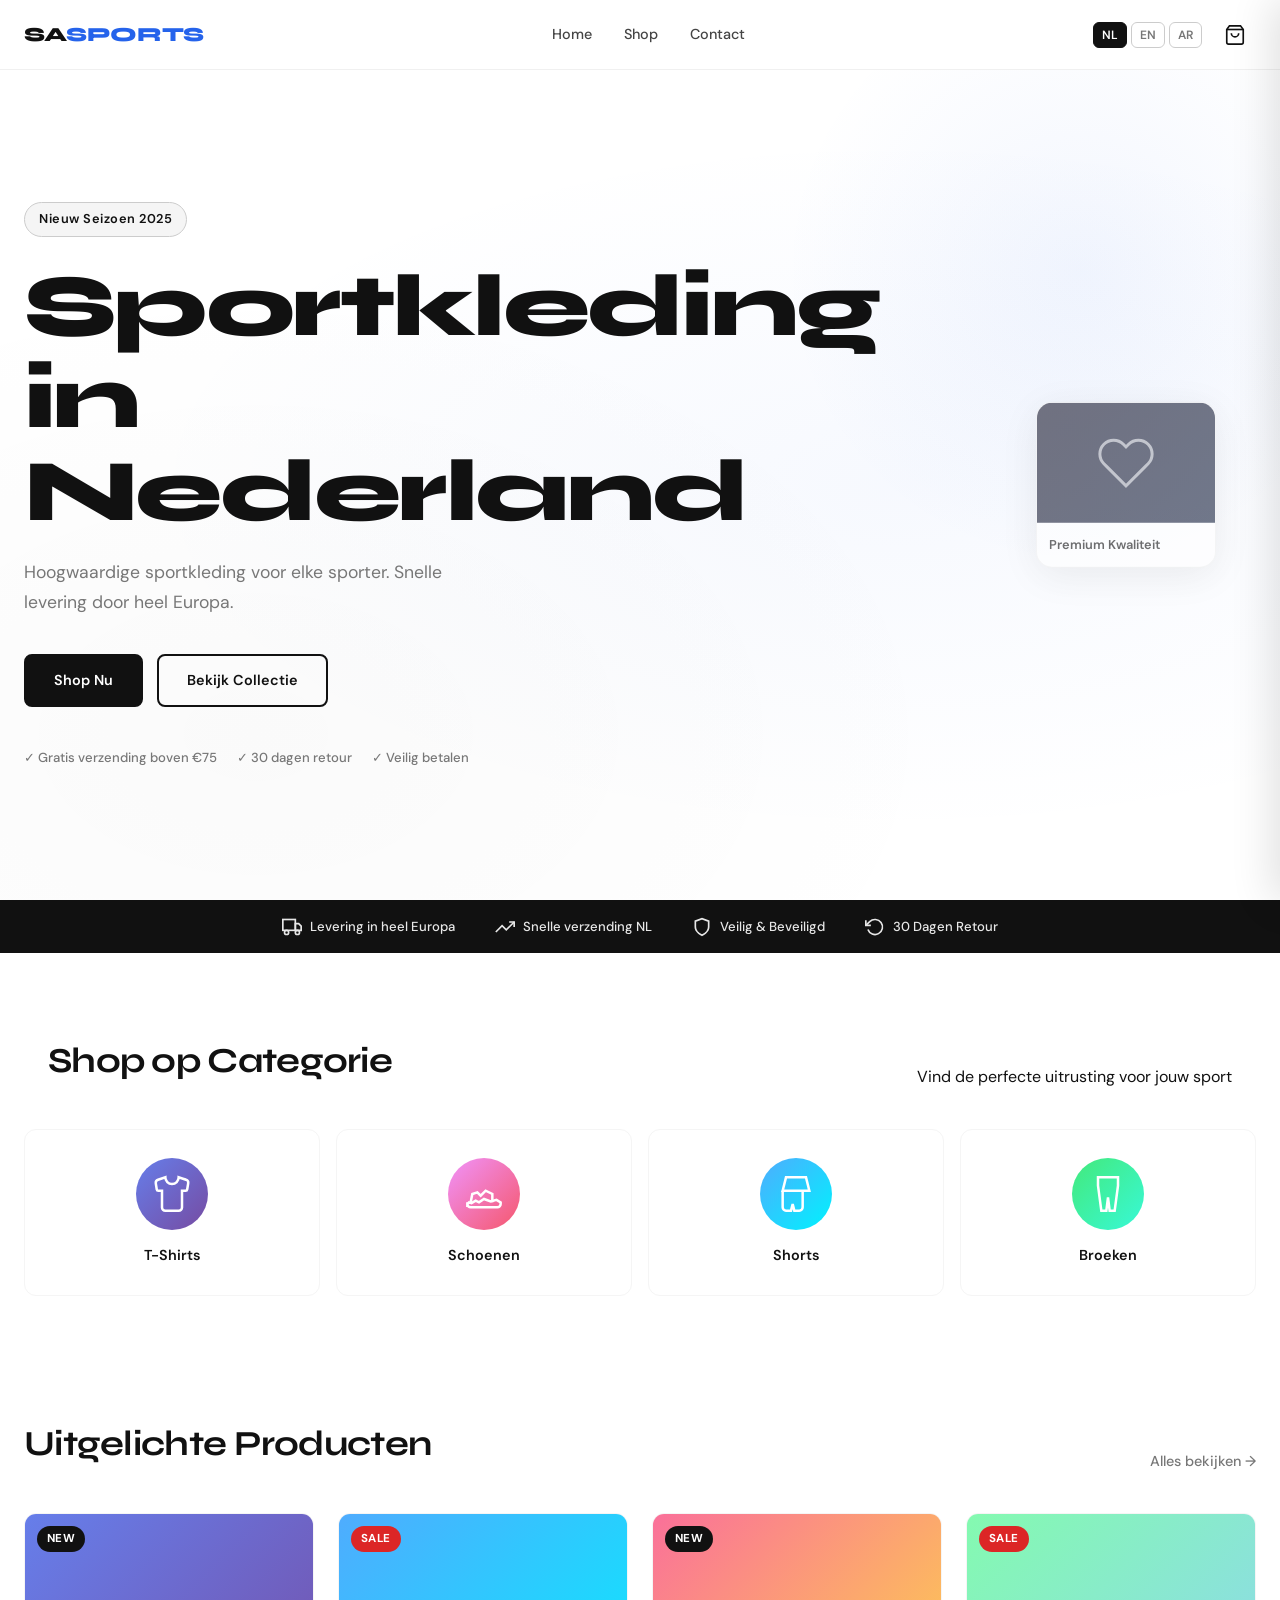
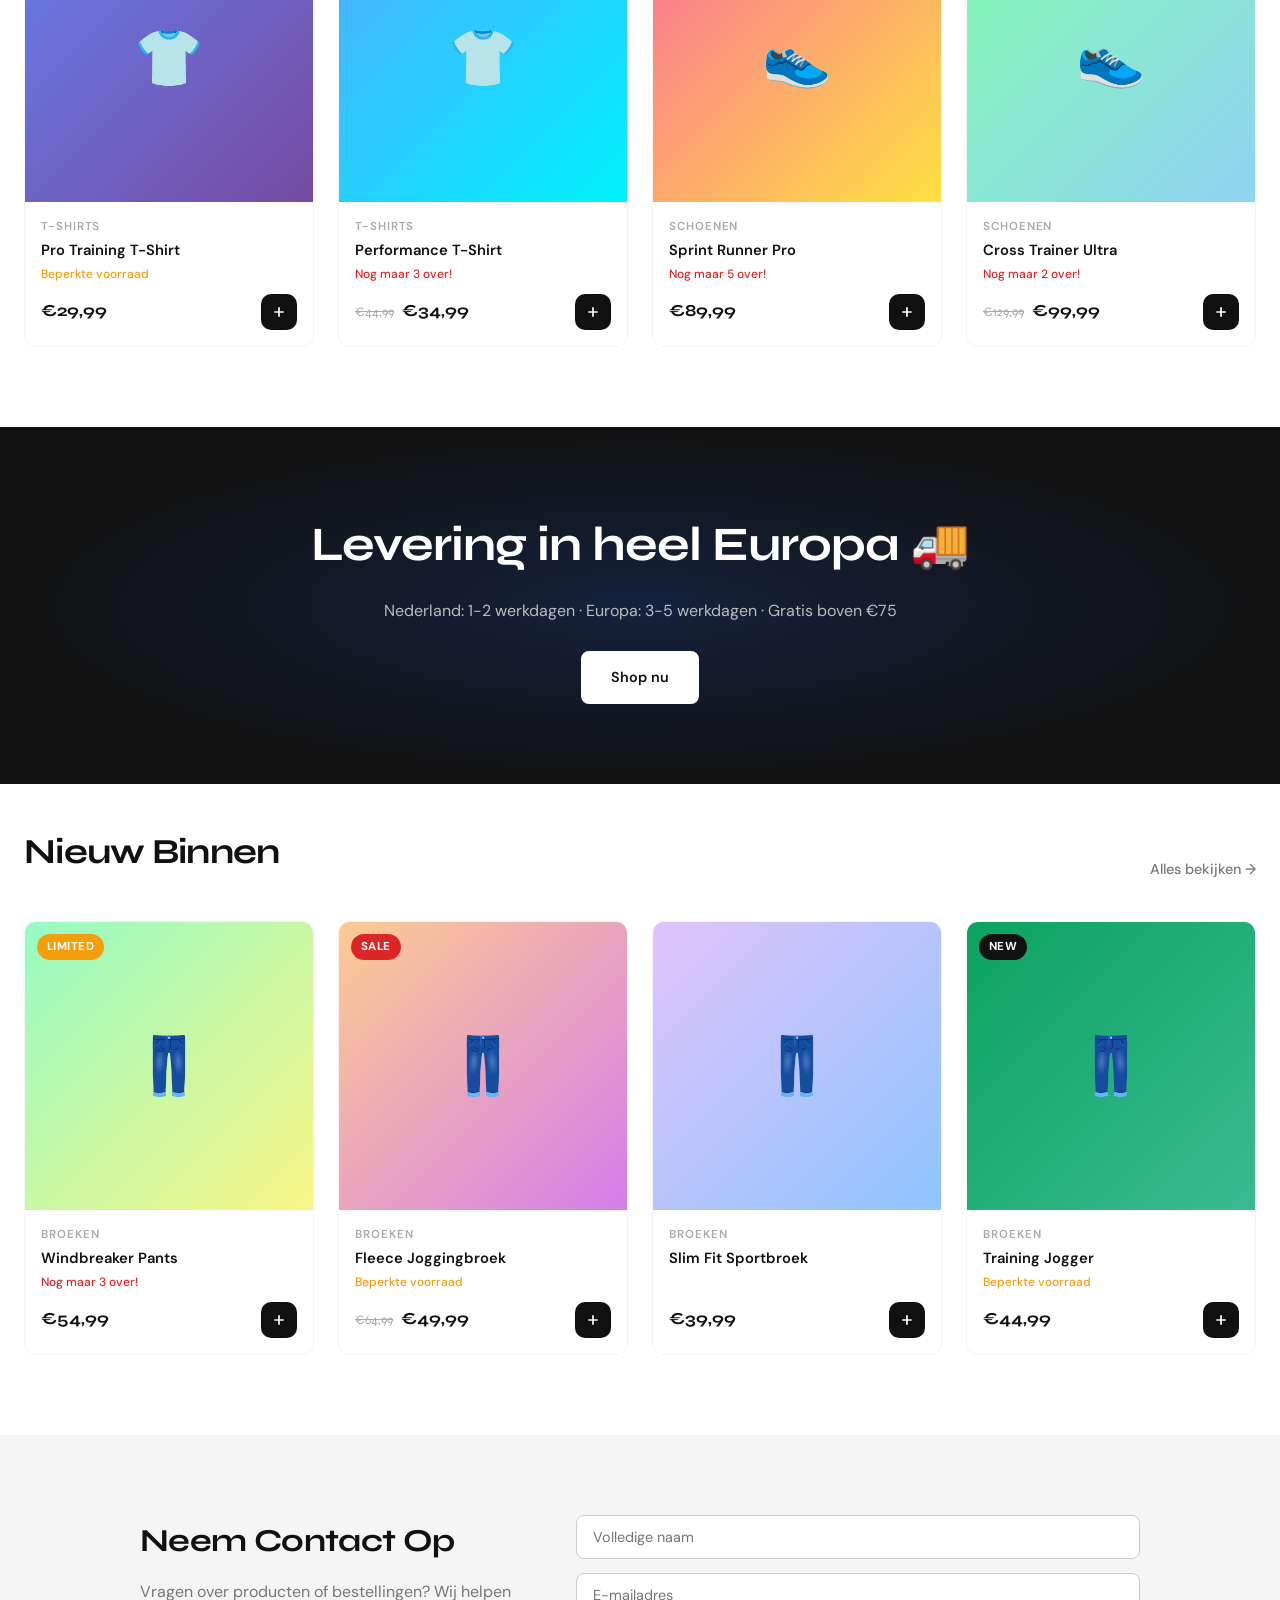
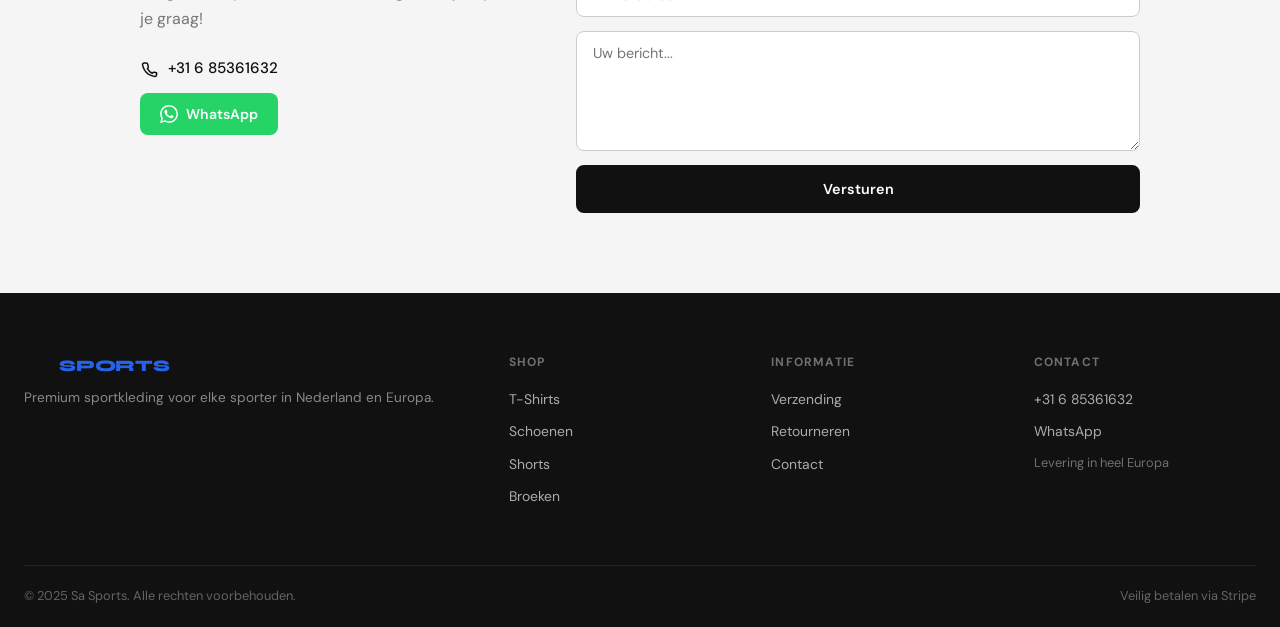
==== index.html @ 871344dc "Add files via upload" ====
<!DOCTYPE html>
<html lang="nl" dir="ltr">
<head>
  <meta charset="UTF-8" />
  <meta name="viewport" content="width=device-width, initial-scale=1.0" />
  <title>Sa Sports – Sportkleding in Nederland</title>
  <meta name="description" content="Sa Sports – Premium sportkleding voor heel Nederland en Europa. T-shirts, schoenen, shorts en broeken." />
  <meta property="og:title" content="Sa Sports – Sportkleding in Nederland" />
  <meta property="og:description" content="Premium sportkleding voor heel Nederland en Europa." />
  <meta property="og:type" content="website" />
  <meta property="og:image" content="logo.png" />
  <link rel="stylesheet" href="style.css" />
  <link rel="preconnect" href="https://fonts.googleapis.com" />
  <link href="https://fonts.googleapis.com/css2?family=Syne:wght@400;600;700;800&family=DM+Sans:wght@300;400;500&display=swap" rel="stylesheet" />
</head>
<body>

<!-- ===== NAVBAR ===== -->
<header class="navbar" id="navbar">
  <div class="nav-inner">
    <a href="index.html" class="nav-logo">
      <img src="logo.png" alt="Sa Sports Logo" onerror="this.style.display='none';this.nextElementSibling.style.display='flex'" />
      <span class="logo-fallback">SA<span>SPORTS</span></span>
    </a>

    <nav class="nav-links" id="navLinks">
      <a href="index.html" data-i18n="nav_home">Home</a>
      <a href="shop.html" data-i18n="nav_shop">Shop</a>
      <a href="#contact" data-i18n="nav_contact">Contact</a>
    </nav>

    <div class="nav-actions">
      <div class="lang-switcher">
        <button class="lang-btn active" data-lang="nl">NL</button>
        <button class="lang-btn" data-lang="en">EN</button>
        <button class="lang-btn" data-lang="ar">AR</button>
      </div>
      <button class="cart-btn" id="cartBtn" aria-label="Shopping cart">
        <svg width="22" height="22" viewBox="0 0 24 24" fill="none" stroke="currentColor" stroke-width="1.8"><path d="M6 2L3 6v14a2 2 0 002 2h14a2 2 0 002-2V6l-3-4z"/><line x1="3" y1="6" x2="21" y2="6"/><path d="M16 10a4 4 0 01-8 0"/></svg>
        <span class="cart-count" id="cartCount">0</span>
      </button>
      <button class="hamburger" id="hamburger" aria-label="Menu">
        <span></span><span></span><span></span>
      </button>
    </div>
  </div>
</header>

<!-- ===== CART DRAWER ===== -->
<div class="cart-overlay" id="cartOverlay"></div>
<aside class="cart-drawer" id="cartDrawer">
  <div class="cart-header">
    <h2 data-i18n="cart_title">Winkelwagen</h2>
    <button class="close-cart" id="closeCart">✕</button>
  </div>
  <div class="cart-items" id="cartItems"></div>
  <div class="cart-footer" id="cartFooter" style="display:none">
    <div class="cart-total">
      <span data-i18n="cart_total">Totaal</span>
      <strong id="cartTotal">€0,00</strong>
    </div>
    <a href="checkout.html" class="btn-primary full-width" data-i18n="cart_checkout">Afrekenen</a>
  </div>
  <div class="cart-empty" id="cartEmpty">
    <svg width="56" height="56" viewBox="0 0 24 24" fill="none" stroke="#ccc" stroke-width="1.2"><path d="M6 2L3 6v14a2 2 0 002 2h14a2 2 0 002-2V6l-3-4z"/><line x1="3" y1="6" x2="21" y2="6"/><path d="M16 10a4 4 0 01-8 0"/></svg>
    <p data-i18n="cart_empty">Je winkelwagen is leeg</p>
  </div>
</aside>

<!-- ===== HERO ===== -->
<section class="hero">
  <div class="hero-bg"></div>
  <div class="hero-content">
    <span class="hero-badge" data-i18n="hero_badge">Nieuw Seizoen 2025</span>
    <h1 class="hero-title" data-i18n="hero_title">Sportkleding in Nederland</h1>
    <p class="hero-sub" data-i18n="hero_sub">Hoogwaardige sportkleding voor elke sporter. Snelle levering door heel Europa.</p>
    <div class="hero-cta">
      <a href="shop.html" class="btn-primary" data-i18n="hero_cta">Shop Nu</a>
      <a href="#products" class="btn-ghost" data-i18n="hero_cta2">Bekijk Collectie</a>
    </div>
    <div class="hero-badges">
      <span>✓ <span data-i18n="badge1">Gratis verzending boven €75</span></span>
      <span>✓ <span data-i18n="badge2">30 dagen retour</span></span>
      <span>✓ <span data-i18n="badge3">Veilig betalen</span></span>
    </div>
  </div>
  <div class="hero-visual">
    <div class="hero-card floating">
      <div class="hcard-img" style="background:linear-gradient(135deg,#1a1a2e,#16213e)">
        <svg width="60" height="60" viewBox="0 0 24 24" fill="none" stroke="#fff" stroke-width="1.2" opacity=".6"><path d="M20.84 4.61a5.5 5.5 0 00-7.78 0L12 5.67l-1.06-1.06a5.5 5.5 0 00-7.78 7.78l1.06 1.06L12 21.23l7.78-7.78 1.06-1.06a5.5 5.5 0 000-7.78z"/></svg>
      </div>
      <p>Premium Kwaliteit</p>
    </div>
  </div>
</section>

<!-- ===== TRUST STRIP ===== -->
<div class="trust-strip">
  <div class="trust-inner">
    <div class="trust-item"><svg width="20" height="20" viewBox="0 0 24 24" fill="none" stroke="currentColor" stroke-width="2"><rect x="1" y="3" width="15" height="13"/><polygon points="16 8 20 8 23 11 23 16 16 16 16 8"/><circle cx="5.5" cy="18.5" r="2.5"/><circle cx="18.5" cy="18.5" r="2.5"/></svg><span data-i18n="trust1">Levering in heel Europa</span></div>
    <div class="trust-item"><svg width="20" height="20" viewBox="0 0 24 24" fill="none" stroke="currentColor" stroke-width="2"><polyline points="23 6 13.5 15.5 8.5 10.5 1 18"/><polyline points="17 6 23 6 23 12"/></svg><span data-i18n="trust2">Snelle verzending NL</span></div>
    <div class="trust-item"><svg width="20" height="20" viewBox="0 0 24 24" fill="none" stroke="currentColor" stroke-width="2"><path d="M12 22s8-4 8-10V5l-8-3-8 3v7c0 6 8 10 8 10z"/></svg><span data-i18n="trust3">Veilig & Beveiligd</span></div>
    <div class="trust-item"><svg width="20" height="20" viewBox="0 0 24 24" fill="none" stroke="currentColor" stroke-width="2"><polyline points="1 4 1 10 7 10"/><path d="M3.51 15a9 9 0 102.13-9.36L1 10"/></svg><span data-i18n="trust4">30 Dagen Retour</span></div>
  </div>
</div>

<!-- ===== CATEGORIES ===== -->
<section class="categories" id="products">
  <div class="section-header">
    <h2 data-i18n="cat_title">Shop op Categorie</h2>
    <p data-i18n="cat_sub">Vind de perfecte uitrusting voor jouw sport</p>
  </div>
  <div class="cat-grid">
    <a href="shop.html?cat=tshirts" class="cat-card" data-cat="tshirts">
      <div class="cat-img" style="background:linear-gradient(135deg,#667eea,#764ba2)">
        <svg width="40" height="40" viewBox="0 0 24 24" fill="none" stroke="#fff" stroke-width="1.5"><path d="M20.38 3.46L16 2a4 4 0 01-8 0L3.62 3.46a2 2 0 00-1.34 2.23l.58 3.57a1 1 0 00.99.86H6v10c0 1.1.9 2 2 2h8a2 2 0 002-2V10h2.15a1 1 0 00.99-.86l.58-3.57a2 2 0 00-1.34-2.23z"/></svg>
      </div>
      <span data-i18n="cat_tshirts">T-Shirts</span>
    </a>
    <a href="shop.html?cat=shoes" class="cat-card" data-cat="shoes">
      <div class="cat-img" style="background:linear-gradient(135deg,#f093fb,#f5576c)">
        <svg width="40" height="40" viewBox="0 0 24 24" fill="none" stroke="#fff" stroke-width="1.5"><path d="M2 18l1-1 1.5.5L7 16l2 1 3-2 4 1.5 3.5-1L22 17v1a2 2 0 01-2 2H4a2 2 0 01-2-2v-1z"/><path d="M4 17l1-5 3-1 2 2 3-3 4 2v5"/></svg>
      </div>
      <span data-i18n="cat_shoes">Schoenen</span>
    </a>
    <a href="shop.html?cat=shorts" class="cat-card" data-cat="shorts">
      <div class="cat-img" style="background:linear-gradient(135deg,#4facfe,#00f2fe)">
        <svg width="40" height="40" viewBox="0 0 24 24" fill="none" stroke="#fff" stroke-width="1.5"><path d="M6 2h12l2 8H4L6 2z"/><path d="M4 10v10a2 2 0 002 2h3l1-4 1 4h3a2 2 0 002-2V10"/></svg>
      </div>
      <span data-i18n="cat_shorts">Shorts</span>
    </a>
    <a href="shop.html?cat=pants" class="cat-card" data-cat="pants">
      <div class="cat-img" style="background:linear-gradient(135deg,#43e97b,#38f9d7)">
        <svg width="40" height="40" viewBox="0 0 24 24" fill="none" stroke="#fff" stroke-width="1.5"><path d="M6 2h12v5l-2 15h-3l-1-8-1 8H8L6 7V2z"/></svg>
      </div>
      <span data-i18n="cat_pants">Broeken</span>
    </a>
  </div>
</section>

<!-- ===== FEATURED PRODUCTS ===== -->
<section class="products-section">
  <div class="section-header">
    <h2 data-i18n="feat_title">Uitgelichte Producten</h2>
    <a href="shop.html" class="see-all" data-i18n="feat_all">Alles bekijken →</a>
  </div>
  <div class="products-grid" id="featuredGrid"></div>
</section>

<!-- ===== BANNER ===== -->
<section class="promo-banner">
  <div class="promo-content">
    <h2 data-i18n="promo_title">Levering in heel Europa 🚚</h2>
    <p data-i18n="promo_sub">Nederland: 1-2 werkdagen · Europa: 3-5 werkdagen · Gratis boven €75</p>
    <a href="shop.html" class="btn-white" data-i18n="promo_cta">Shop nu</a>
  </div>
</section>

<!-- ===== NEW ARRIVALS ===== -->
<section class="products-section">
  <div class="section-header">
    <h2 data-i18n="new_title">Nieuw Binnen</h2>
    <a href="shop.html" class="see-all" data-i18n="feat_all">Alles bekijken →</a>
  </div>
  <div class="products-grid" id="newGrid"></div>
</section>

<!-- ===== CONTACT ===== -->
<section class="contact-section" id="contact">
  <div class="contact-inner">
    <div class="contact-info">
      <h2 data-i18n="contact_title">Neem Contact Op</h2>
      <p data-i18n="contact_sub">Vragen over producten of bestellingen? Wij helpen je graag!</p>
      <div class="contact-details">
        <a href="tel:+31685361632" class="contact-link">
          <svg width="18" height="18" viewBox="0 0 24 24" fill="none" stroke="currentColor" stroke-width="2"><path d="M22 16.92v3a2 2 0 01-2.18 2 19.79 19.79 0 01-8.63-3.07A19.5 19.5 0 013.4 6.11 2 2 0 015.4 4h2.93a2 2 0 012 1.72 12.84 12.84 0 00.7 2.81 2 2 0 01-.45 2.11L9.91 11.4a16 16 0 006.29 6.29l.86-.86a2 2 0 012.11-.45 12.84 12.84 0 002.81.7A2 2 0 0122 18.92z"/></svg>
          +31 6 85361632
        </a>
        <a href="https://wa.me/31685361632" target="_blank" class="whatsapp-btn">
          <svg width="18" height="18" viewBox="0 0 24 24" fill="currentColor"><path d="M17.472 14.382c-.297-.149-1.758-.867-2.03-.967-.273-.099-.471-.148-.67.15-.197.297-.767.966-.94 1.164-.173.199-.347.223-.644.075-.297-.15-1.255-.463-2.39-1.475-.883-.788-1.48-1.761-1.653-2.059-.173-.297-.018-.458.13-.606.134-.133.298-.347.446-.52.149-.174.198-.298.298-.497.099-.198.05-.371-.025-.52-.075-.149-.669-1.612-.916-2.207-.242-.579-.487-.5-.669-.51-.173-.008-.371-.01-.57-.01-.198 0-.52.074-.792.372-.272.297-1.04 1.016-1.04 2.479 0 1.462 1.065 2.875 1.213 3.074.149.198 2.096 3.2 5.077 4.487.709.306 1.262.489 1.694.625.712.227 1.36.195 1.871.118.571-.085 1.758-.719 2.006-1.413.248-.694.248-1.289.173-1.413-.074-.124-.272-.198-.57-.347m-5.421 7.403h-.004a9.87 9.87 0 01-5.031-1.378l-.361-.214-3.741.982.998-3.648-.235-.374a9.86 9.86 0 01-1.51-5.26c.001-5.45 4.436-9.884 9.888-9.884 2.64 0 5.122 1.03 6.988 2.898a9.825 9.825 0 012.893 6.994c-.003 5.45-4.437 9.884-9.885 9.884m8.413-18.297A11.815 11.815 0 0012.05 0C5.495 0 .16 5.335.157 11.892c0 2.096.547 4.142 1.588 5.945L.057 24l6.305-1.654a11.882 11.882 0 005.683 1.448h.005c6.554 0 11.89-5.335 11.893-11.893a11.821 11.821 0 00-3.48-8.413z"/></svg>
          WhatsApp
        </a>
      </div>
    </div>
    <form class="contact-form" id="contactForm">
      <input type="text" placeholder="" data-i18n-placeholder="form_name" required />
      <input type="email" placeholder="" data-i18n-placeholder="form_email" required />
      <textarea rows="4" placeholder="" data-i18n-placeholder="form_message" required></textarea>
      <button type="submit" class="btn-primary" data-i18n="form_send">Versturen</button>
    </form>
  </div>
</section>

<!-- ===== FOOTER ===== -->
<footer class="footer">
  <div class="footer-inner">
    <div class="footer-brand">
      <img src="logo.png" alt="Sa Sports" onerror="this.style.display='none';this.nextElementSibling.style.display='flex'" />
      <span class="logo-fallback small">SA<span>SPORTS</span></span>
      <p data-i18n="footer_tagline">Premium sportkleding voor elke sporter in Nederland en Europa.</p>
    </div>
    <div class="footer-links">
      <h4 data-i18n="footer_shop">Shop</h4>
      <a href="shop.html?cat=tshirts" data-i18n="cat_tshirts">T-Shirts</a>
      <a href="shop.html?cat=shoes" data-i18n="cat_shoes">Schoenen</a>
      <a href="shop.html?cat=shorts" data-i18n="cat_shorts">Shorts</a>
      <a href="shop.html?cat=pants" data-i18n="cat_pants">Broeken</a>
    </div>
    <div class="footer-links">
      <h4 data-i18n="footer_info">Informatie</h4>
      <a href="#" data-i18n="footer_shipping">Verzending</a>
      <a href="#" data-i18n="footer_returns">Retourneren</a>
      <a href="#contact" data-i18n="nav_contact">Contact</a>
    </div>
    <div class="footer-links">
      <h4 data-i18n="footer_contact">Contact</h4>
      <a href="tel:+31685361632">+31 6 85361632</a>
      <a href="https://wa.me/31685361632">WhatsApp</a>
      <p class="footer-shipping-note" data-i18n="trust1">Levering in heel Europa</p>
    </div>
  </div>
  <div class="footer-bottom">
    <p>© 2025 Sa Sports. <span data-i18n="footer_rights">Alle rechten voorbehouden.</span></p>
    <p data-i18n="footer_payment">Veilig betalen via Stripe</p>
  </div>
</footer>

<!-- ===== TOAST ===== -->
<div class="toast" id="toast"></div>

<script src="script.js"></script>
</body>
</html>
---- style.css ----
/* ===================================
   SA SPORTS – MAIN STYLESHEET
   White Luxury Minimal Theme
   =================================== */

:root {
  --black: #0a0a0a;
  --dark: #111111;
  --gray-900: #1a1a1a;
  --gray-700: #444;
  --gray-500: #777;
  --gray-300: #ccc;
  --gray-100: #f5f5f5;
  --white: #ffffff;
  --accent: #0a0a0a;
  --accent-2: #2563eb;
  --green: #16a34a;
  --red: #dc2626;
  --radius: 12px;
  --radius-sm: 8px;
  --shadow: 0 2px 20px rgba(0,0,0,0.08);
  --shadow-lg: 0 8px 40px rgba(0,0,0,0.12);
  --font-head: 'Syne', sans-serif;
  --font-body: 'DM Sans', sans-serif;
  --nav-h: 70px;
  --transition: all 0.25s cubic-bezier(0.4, 0, 0.2, 1);
}

/* ===== RESET ===== */
*, *::before, *::after { box-sizing: border-box; margin: 0; padding: 0; }
html { scroll-behavior: smooth; }
body {
  font-family: var(--font-body);
  color: var(--dark);
  background: var(--white);
  line-height: 1.6;
  overflow-x: hidden;
}
a { text-decoration: none; color: inherit; }
img { max-width: 100%; height: auto; display: block; }
button { cursor: pointer; border: none; background: none; font-family: inherit; }
input, select, textarea { font-family: inherit; outline: none; }

/* ===== RTL ===== */
[dir="rtl"] .nav-links { flex-direction: row-reverse; }
[dir="rtl"] .cart-drawer { right: auto; left: 0; }
[dir="rtl"] .hero-content { text-align: right; }
[dir="rtl"] .hero-cta { flex-direction: row-reverse; }

/* ===================================
   NAVBAR
   =================================== */
.navbar {
  position: fixed;
  top: 0; left: 0; right: 0;
  z-index: 1000;
  height: var(--nav-h);
  background: rgba(255,255,255,0.95);
  backdrop-filter: blur(20px);
  border-bottom: 1px solid rgba(0,0,0,0.06);
  transition: var(--transition);
}
.navbar.scrolled { box-shadow: 0 2px 20px rgba(0,0,0,0.08); }
.nav-inner {
  max-width: 1280px;
  margin: 0 auto;
  padding: 0 24px;
  height: 100%;
  display: flex;
  align-items: center;
  justify-content: space-between;
  gap: 24px;
}
.nav-logo {
  display: flex;
  align-items: center;
  gap: 10px;
  flex-shrink: 0;
}
.nav-logo img { height: 40px; width: auto; object-fit: contain; }
.logo-fallback {
  display: none;
  font-family: var(--font-head);
  font-weight: 800;
  font-size: 1.25rem;
  letter-spacing: -0.02em;
  color: var(--dark);
}
.logo-fallback span { color: var(--accent-2); }
.logo-fallback.small { font-size: 1rem; }

.nav-links {
  display: flex;
  align-items: center;
  gap: 32px;
}
.nav-links a {
  font-size: 0.9rem;
  font-weight: 500;
  color: var(--gray-700);
  transition: var(--transition);
  position: relative;
}
.nav-links a::after {
  content: '';
  position: absolute;
  bottom: -4px; left: 0; right: 0;
  height: 2px;
  background: var(--dark);
  transform: scaleX(0);
  transition: transform 0.2s ease;
}
.nav-links a:hover, .nav-links a.active { color: var(--dark); }
.nav-links a:hover::after, .nav-links a.active::after { transform: scaleX(1); }

.nav-actions { display: flex; align-items: center; gap: 12px; }

.lang-switcher { display: flex; gap: 4px; }
.lang-btn {
  padding: 4px 8px;
  font-size: 0.75rem;
  font-weight: 600;
  color: var(--gray-500);
  border: 1px solid var(--gray-300);
  border-radius: 6px;
  transition: var(--transition);
}
.lang-btn:hover, .lang-btn.active {
  background: var(--dark);
  color: var(--white);
  border-color: var(--dark);
}

.cart-btn {
  position: relative;
  width: 42px; height: 42px;
  display: flex;
  align-items: center;
  justify-content: center;
  border-radius: 10px;
  transition: var(--transition);
  color: var(--dark);
}
.cart-btn:hover { background: var(--gray-100); }
.cart-count {
  position: absolute;
  top: 4px; right: 4px;
  background: var(--accent-2);
  color: white;
  font-size: 0.65rem;
  font-weight: 700;
  min-width: 16px;
  height: 16px;
  border-radius: 8px;
  display: flex;
  align-items: center;
  justify-content: center;
  padding: 0 4px;
  opacity: 0;
  transform: scale(0.5);
  transition: var(--transition);
}
.cart-count.visible { opacity: 1; transform: scale(1); }

.hamburger {
  display: none;
  flex-direction: column;
  gap: 5px;
  width: 32px;
  padding: 4px;
}
.hamburger span {
  display: block;
  height: 2px;
  background: var(--dark);
  border-radius: 2px;
  transition: var(--transition);
}

/* ===================================
   CART DRAWER
   =================================== */
.cart-overlay {
  position: fixed;
  inset: 0;
  background: rgba(0,0,0,0.4);
  z-index: 1100;
  opacity: 0;
  pointer-events: none;
  transition: opacity 0.3s ease;
}
.cart-overlay.open { opacity: 1; pointer-events: all; }

.cart-drawer {
  position: fixed;
  top: 0; right: 0;
  width: 420px;
  max-width: 95vw;
  height: 100%;
  background: var(--white);
  z-index: 1200;
  transform: translateX(100%);
  transition: transform 0.35s cubic-bezier(0.4, 0, 0.2, 1);
  display: flex;
  flex-direction: column;
  box-shadow: -8px 0 40px rgba(0,0,0,0.12);
}
.cart-drawer.open { transform: translateX(0); }

.cart-header {
  padding: 20px 24px;
  border-bottom: 1px solid var(--gray-100);
  display: flex;
  align-items: center;
  justify-content: space-between;
}
.cart-header h2 { font-family: var(--font-head); font-size: 1.1rem; font-weight: 700; }
.close-cart {
  width: 32px; height: 32px;
  display: flex;
  align-items: center;
  justify-content: center;
  border-radius: 50%;
  font-size: 1rem;
  color: var(--gray-500);
  transition: var(--transition);
}
.close-cart:hover { background: var(--gray-100); color: var(--dark); }

.cart-items { flex: 1; overflow-y: auto; padding: 16px 24px; }

.cart-item {
  display: flex;
  gap: 14px;
  padding: 14px 0;
  border-bottom: 1px solid var(--gray-100);
  animation: slideIn 0.2s ease;
}
@keyframes slideIn { from { opacity: 0; transform: translateX(20px); } to { opacity: 1; transform: none; } }

.cart-item-img {
  width: 72px; height: 72px;
  border-radius: var(--radius-sm);
  overflow: hidden;
  flex-shrink: 0;
  background: var(--gray-100);
  display: flex;
  align-items: center;
  justify-content: center;
}
.cart-item-img img { width: 100%; height: 100%; object-fit: cover; }

.cart-item-info { flex: 1; }
.cart-item-info h4 { font-size: 0.88rem; font-weight: 600; margin-bottom: 4px; }
.cart-item-info .item-price { font-size: 0.85rem; color: var(--gray-500); }

.cart-item-controls {
  display: flex;
  align-items: center;
  gap: 8px;
  margin-top: 8px;
}
.qty-btn {
  width: 26px; height: 26px;
  border: 1px solid var(--gray-300);
  border-radius: 6px;
  display: flex;
  align-items: center;
  justify-content: center;
  font-size: 1rem;
  font-weight: 500;
  transition: var(--transition);
}
.qty-btn:hover { background: var(--dark); color: var(--white); border-color: var(--dark); }
.qty-val { font-size: 0.85rem; font-weight: 600; min-width: 20px; text-align: center; }
.remove-btn {
  margin-left: auto;
  color: var(--gray-400, #aaa);
  font-size: 1rem;
  width: 26px; height: 26px;
  display: flex;
  align-items: center;
  justify-content: center;
  border-radius: 6px;
  transition: var(--transition);
}
.remove-btn:hover { background: #fee2e2; color: var(--red); }

.cart-footer {
  padding: 20px 24px;
  border-top: 1px solid var(--gray-100);
}
.cart-total {
  display: flex;
  justify-content: space-between;
  align-items: center;
  margin-bottom: 14px;
  font-size: 1rem;
}
.cart-total strong { font-family: var(--font-head); font-size: 1.2rem; }

.cart-empty {
  flex: 1;
  display: flex;
  flex-direction: column;
  align-items: center;
  justify-content: center;
  gap: 12px;
  color: var(--gray-400, #aaa);
  padding: 40px;
}
.cart-empty p { font-size: 0.9rem; }

/* ===================================
   BUTTONS
   =================================== */
.btn-primary {
  display: inline-flex;
  align-items: center;
  justify-content: center;
  gap: 8px;
  padding: 13px 28px;
  background: var(--dark);
  color: var(--white);
  border-radius: var(--radius-sm);
  font-size: 0.9rem;
  font-weight: 600;
  font-family: var(--font-body);
  transition: var(--transition);
  cursor: pointer;
  border: 2px solid var(--dark);
  white-space: nowrap;
}
.btn-primary:hover { background: #333; transform: translateY(-1px); box-shadow: 0 4px 16px rgba(0,0,0,0.2); }
.btn-primary.full-width { width: 100%; }

.btn-ghost {
  display: inline-flex;
  align-items: center;
  justify-content: center;
  padding: 13px 28px;
  background: transparent;
  color: var(--dark);
  border: 2px solid var(--dark);
  border-radius: var(--radius-sm);
  font-size: 0.9rem;
  font-weight: 600;
  transition: var(--transition);
}
.btn-ghost:hover { background: var(--dark); color: var(--white); }

.btn-white {
  display: inline-flex;
  align-items: center;
  justify-content: center;
  padding: 13px 28px;
  background: var(--white);
  color: var(--dark);
  border-radius: var(--radius-sm);
  font-size: 0.9rem;
  font-weight: 600;
  transition: var(--transition);
  border: 2px solid var(--white);
}
.btn-white:hover { background: var(--gray-100); transform: translateY(-1px); }

/* ===================================
   HERO SECTION
   =================================== */
.hero {
  margin-top: var(--nav-h);
  min-height: calc(100vh - var(--nav-h));
  display: flex;
  align-items: center;
  position: relative;
  overflow: hidden;
  background: var(--white);
  padding: 80px 24px;
}
.hero-bg {
  position: absolute;
  inset: 0;
  background: radial-gradient(ellipse at 70% 50%, rgba(37, 99, 235, 0.04) 0%, transparent 60%),
              radial-gradient(ellipse at 20% 80%, rgba(0,0,0,0.02) 0%, transparent 50%);
  pointer-events: none;
}
.hero::before {
  content: '';
  position: absolute;
  top: -100px; right: -100px;
  width: 600px; height: 600px;
  background: radial-gradient(circle, rgba(37,99,235,0.06) 0%, transparent 70%);
  pointer-events: none;
}

.hero-content {
  max-width: 1280px;
  margin: 0 auto;
  width: 100%;
  position: relative;
  z-index: 1;
}
.hero-badge {
  display: inline-flex;
  align-items: center;
  padding: 6px 14px;
  background: var(--gray-100);
  border: 1px solid var(--gray-300);
  border-radius: 100px;
  font-size: 0.8rem;
  font-weight: 600;
  letter-spacing: 0.04em;
  margin-bottom: 24px;
  animation: fadeUp 0.6s ease both;
}
.hero-title {
  font-family: var(--font-head);
  font-size: clamp(2.8rem, 7vw, 5.5rem);
  font-weight: 800;
  line-height: 1.05;
  letter-spacing: -0.03em;
  max-width: 700px;
  margin-bottom: 20px;
  animation: fadeUp 0.6s ease 0.1s both;
}
.hero-title .accent { color: var(--accent-2); }
.hero-sub {
  font-size: 1.1rem;
  color: var(--gray-500);
  max-width: 480px;
  margin-bottom: 36px;
  line-height: 1.7;
  animation: fadeUp 0.6s ease 0.2s both;
}
.hero-cta {
  display: flex;
  gap: 14px;
  flex-wrap: wrap;
  margin-bottom: 40px;
  animation: fadeUp 0.6s ease 0.3s both;
}
.hero-badges {
  display: flex;
  gap: 20px;
  flex-wrap: wrap;
  animation: fadeUp 0.6s ease 0.4s both;
}
.hero-badges span {
  font-size: 0.82rem;
  color: var(--gray-500);
  font-weight: 500;
}
.hero-visual {
  position: absolute;
  right: 5%;
  top: 50%;
  transform: translateY(-50%);
  pointer-events: none;
  opacity: 0.6;
}
.hero-card {
  background: var(--white);
  border-radius: 16px;
  box-shadow: var(--shadow-lg);
  overflow: hidden;
  width: 180px;
  border: 1px solid rgba(0,0,0,0.06);
}
.hcard-img {
  height: 120px;
  display: flex;
  align-items: center;
  justify-content: center;
}
.hero-card p {
  padding: 12px;
  font-size: 0.8rem;
  font-weight: 600;
}
.floating {
  animation: float 6s ease-in-out infinite;
}
@keyframes float { 0%,100% { transform: translateY(0); } 50% { transform: translateY(-20px); } }
@keyframes fadeUp { from { opacity: 0; transform: translateY(30px); } to { opacity: 1; transform: none; } }

/* ===================================
   TRUST STRIP
   =================================== */
.trust-strip {
  background: var(--dark);
  color: var(--white);
  padding: 16px 24px;
}
.trust-inner {
  max-width: 1280px;
  margin: 0 auto;
  display: flex;
  align-items: center;
  justify-content: center;
  gap: 40px;
  flex-wrap: wrap;
}
.trust-item {
  display: flex;
  align-items: center;
  gap: 8px;
  font-size: 0.82rem;
  font-weight: 500;
  opacity: 0.9;
}

/* ===================================
   SECTION HEADERS
   =================================== */
.section-header {
  max-width: 1280px;
  margin: 0 auto 40px;
  padding: 0 24px;
  display: flex;
  align-items: flex-end;
  justify-content: space-between;
}
.section-header h2 {
  font-family: var(--font-head);
  font-size: clamp(1.6rem, 3vw, 2.2rem);
  font-weight: 700;
  letter-spacing: -0.02em;
}
.see-all {
  font-size: 0.9rem;
  font-weight: 500;
  color: var(--gray-500);
  transition: var(--transition);
}
.see-all:hover { color: var(--dark); }

/* ===================================
   CATEGORIES
   =================================== */
.categories {
  padding: 80px 24px;
  max-width: 1280px;
  margin: 0 auto;
}
.cat-grid {
  display: grid;
  grid-template-columns: repeat(4, 1fr);
  gap: 16px;
}
.cat-card {
  display: flex;
  flex-direction: column;
  align-items: center;
  gap: 14px;
  padding: 28px 20px;
  background: var(--white);
  border: 1px solid var(--gray-100);
  border-radius: var(--radius);
  transition: var(--transition);
  text-align: center;
}
.cat-card:hover {
  transform: translateY(-4px);
  box-shadow: var(--shadow-lg);
  border-color: transparent;
}
.cat-img {
  width: 72px; height: 72px;
  border-radius: 50%;
  display: flex;
  align-items: center;
  justify-content: center;
}
.cat-card span {
  font-weight: 600;
  font-size: 0.9rem;
}

/* ===================================
   PRODUCT CARDS
   =================================== */
.products-section {
  padding: 40px 0 80px;
}
.products-grid {
  max-width: 1280px;
  margin: 0 auto;
  padding: 0 24px;
  display: grid;
  grid-template-columns: repeat(4, 1fr);
  gap: 24px;
}

.product-card {
  background: var(--white);
  border: 1px solid var(--gray-100);
  border-radius: var(--radius);
  overflow: hidden;
  transition: var(--transition);
  position: relative;
  display: flex;
  flex-direction: column;
}
.product-card:hover {
  transform: translateY(-4px);
  box-shadow: var(--shadow-lg);
  border-color: transparent;
}
.product-card:hover .product-img-overlay { opacity: 1; }

.product-img-wrap {
  position: relative;
  aspect-ratio: 1;
  overflow: hidden;
  background: var(--gray-100);
}
.product-img-wrap img {
  width: 100%; height: 100%;
  object-fit: cover;
  transition: transform 0.4s ease;
}
.product-card:hover .product-img-wrap img { transform: scale(1.05); }

.product-img-placeholder {
  width: 100%; height: 100%;
  display: flex;
  align-items: center;
  justify-content: center;
  font-size: 3rem;
}

.product-img-overlay {
  position: absolute;
  inset: 0;
  background: rgba(0,0,0,0.3);
  display: flex;
  align-items: center;
  justify-content: center;
  opacity: 0;
  transition: opacity 0.3s ease;
}
.quick-view-btn {
  background: var(--white);
  color: var(--dark);
  padding: 10px 20px;
  border-radius: 100px;
  font-size: 0.8rem;
  font-weight: 600;
  transition: var(--transition);
}
.quick-view-btn:hover { background: var(--dark); color: var(--white); }

.product-badge {
  position: absolute;
  top: 12px; left: 12px;
  padding: 4px 10px;
  border-radius: 100px;
  font-size: 0.72rem;
  font-weight: 700;
  letter-spacing: 0.04em;
}
.badge-new { background: var(--dark); color: var(--white); }
.badge-sale { background: var(--red); color: var(--white); }
.badge-limited { background: #f59e0b; color: var(--white); }

.product-info {
  padding: 16px;
  flex: 1;
  display: flex;
  flex-direction: column;
}
.product-category {
  font-size: 0.72rem;
  font-weight: 600;
  letter-spacing: 0.08em;
  text-transform: uppercase;
  color: var(--gray-400, #aaa);
  margin-bottom: 4px;
}
.product-name {
  font-size: 0.92rem;
  font-weight: 600;
  margin-bottom: 4px;
  line-height: 1.4;
}
.product-stock {
  font-size: 0.75rem;
  color: #f59e0b;
  font-weight: 500;
  margin-bottom: 10px;
}
.product-stock.low { color: var(--red); }

.product-footer {
  display: flex;
  align-items: center;
  justify-content: space-between;
  margin-top: auto;
}
.product-price {
  font-family: var(--font-head);
  font-size: 1.05rem;
  font-weight: 700;
}
.product-price .old-price {
  font-size: 0.8rem;
  font-weight: 400;
  color: var(--gray-400, #aaa);
  text-decoration: line-through;
  margin-right: 4px;
}

.add-cart-btn {
  width: 36px; height: 36px;
  background: var(--dark);
  color: var(--white);
  border-radius: 10px;
  display: flex;
  align-items: center;
  justify-content: center;
  transition: var(--transition);
  flex-shrink: 0;
}
.add-cart-btn:hover { background: var(--accent-2); transform: scale(1.1); }
.add-cart-btn svg { pointer-events: none; }

/* List view */
.products-grid.list-view {
  grid-template-columns: 1fr;
}
.products-grid.list-view .product-card {
  flex-direction: row;
}
.products-grid.list-view .product-img-wrap {
  width: 160px;
  aspect-ratio: unset;
  flex-shrink: 0;
}
.products-grid.list-view .product-info {
  padding: 20px;
}

/* ===================================
   PROMO BANNER
   =================================== */
.promo-banner {
  background: var(--dark);
  color: var(--white);
  padding: 80px 24px;
  text-align: center;
  position: relative;
  overflow: hidden;
}
.promo-banner::before {
  content: '';
  position: absolute;
  inset: 0;
  background: radial-gradient(ellipse at 50% 50%, rgba(37,99,235,0.2) 0%, transparent 70%);
}
.promo-content { position: relative; z-index: 1; }
.promo-content h2 {
  font-family: var(--font-head);
  font-size: clamp(1.8rem, 4vw, 3rem);
  font-weight: 700;
  margin-bottom: 14px;
  letter-spacing: -0.02em;
}
.promo-content p {
  color: rgba(255,255,255,0.7);
  margin-bottom: 28px;
  font-size: 1rem;
}

/* ===================================
   SHOP PAGE
   =================================== */
.shop-hero {
  margin-top: var(--nav-h);
  padding: 60px 24px 40px;
  background: var(--gray-100);
  text-align: center;
}
.shop-hero h1 {
  font-family: var(--font-head);
  font-size: clamp(2rem, 5vw, 3.5rem);
  font-weight: 800;
  letter-spacing: -0.03em;
  margin-bottom: 8px;
}
.shop-hero p { color: var(--gray-500); font-size: 1rem; }

.shop-layout {
  max-width: 1280px;
  margin: 40px auto 80px;
  padding: 0 24px;
  display: grid;
  grid-template-columns: 260px 1fr;
  gap: 32px;
  align-items: start;
}

.shop-sidebar {
  background: var(--white);
  border: 1px solid var(--gray-100);
  border-radius: var(--radius);
  padding: 24px;
  position: sticky;
  top: calc(var(--nav-h) + 20px);
}

.filter-group { margin-bottom: 28px; }
.filter-group:last-child { margin-bottom: 0; }
.filter-group h3 {
  font-size: 0.78rem;
  font-weight: 700;
  text-transform: uppercase;
  letter-spacing: 0.08em;
  color: var(--gray-500);
  margin-bottom: 14px;
}

.filter-check {
  display: flex;
  align-items: center;
  gap: 10px;
  padding: 6px 0;
  font-size: 0.88rem;
  cursor: pointer;
  transition: var(--transition);
}
.filter-check:hover { color: var(--dark); }
.filter-check input[type="checkbox"] {
  width: 16px; height: 16px;
  accent-color: var(--dark);
}

.price-range input { width: 100%; accent-color: var(--dark); }
.price-labels {
  display: flex;
  justify-content: space-between;
  font-size: 0.8rem;
  color: var(--gray-500);
  margin-top: 8px;
}

.sort-select {
  width: 100%;
  padding: 9px 12px;
  border: 1px solid var(--gray-300);
  border-radius: var(--radius-sm);
  font-size: 0.88rem;
  background: var(--white);
  cursor: pointer;
  color: var(--dark);
}

.shop-topbar {
  display: flex;
  align-items: center;
  justify-content: space-between;
  margin-bottom: 20px;
}
.product-count { font-size: 0.85rem; color: var(--gray-500); }
.view-toggle { display: flex; gap: 6px; }
.view-btn {
  width: 32px; height: 32px;
  border: 1px solid var(--gray-300);
  border-radius: 6px;
  display: flex;
  align-items: center;
  justify-content: center;
  color: var(--gray-500);
  transition: var(--transition);
}
.view-btn.active, .view-btn:hover {
  background: var(--dark);
  color: var(--white);
  border-color: var(--dark);
}

.shop-main .products-grid {
  padding: 0;
  max-width: none;
  grid-template-columns: repeat(3, 1fr);
}

/* ===================================
   CONTACT SECTION
   =================================== */
.contact-section {
  padding: 80px 24px;
  background: var(--gray-100);
}
.contact-inner {
  max-width: 1000px;
  margin: 0 auto;
  display: grid;
  grid-template-columns: 1fr 1.5fr;
  gap: 60px;
  align-items: start;
}
.contact-info h2 {
  font-family: var(--font-head);
  font-size: 2rem;
  font-weight: 700;
  margin-bottom: 12px;
  letter-spacing: -0.02em;
}
.contact-info p { color: var(--gray-500); line-height: 1.7; margin-bottom: 24px; }

.contact-details { display: flex; flex-direction: column; gap: 12px; }
.contact-link {
  display: inline-flex;
  align-items: center;
  gap: 10px;
  font-weight: 500;
  font-size: 0.95rem;
  transition: var(--transition);
}
.contact-link:hover { color: var(--accent-2); }
.whatsapp-btn {
  display: inline-flex;
  align-items: center;
  gap: 8px;
  padding: 10px 20px;
  background: #25d366;
  color: var(--white);
  border-radius: var(--radius-sm);
  font-size: 0.88rem;
  font-weight: 600;
  width: fit-content;
  transition: var(--transition);
}
.whatsapp-btn:hover { background: #1fb855; transform: translateY(-1px); }

.contact-form { display: flex; flex-direction: column; gap: 14px; }
.contact-form input,
.contact-form textarea {
  padding: 12px 16px;
  border: 1px solid var(--gray-300);
  border-radius: var(--radius-sm);
  font-size: 0.9rem;
  background: var(--white);
  transition: var(--transition);
}
.contact-form input:focus,
.contact-form textarea:focus { border-color: var(--dark); box-shadow: 0 0 0 3px rgba(0,0,0,0.06); }
.contact-form textarea { resize: vertical; min-height: 120px; }

/* ===================================
   CHECKOUT PAGE
   =================================== */
.checkout-page { background: var(--gray-100); }
.checkout-nav { border-bottom-color: rgba(0,0,0,0.08); }
.checkout-steps {
  display: flex;
  align-items: center;
  gap: 6px;
  font-size: 0.8rem;
}
.step { color: var(--gray-400, #aaa); font-weight: 500; }
.step.active { color: var(--dark); font-weight: 600; }
.step-arrow { color: var(--gray-400, #aaa); }

.checkout-layout {
  max-width: 1100px;
  margin: calc(var(--nav-h) + 40px) auto 60px;
  padding: 0 24px;
  display: grid;
  grid-template-columns: 1fr 380px;
  gap: 28px;
  align-items: start;
}

.checkout-card {
  background: var(--white);
  border-radius: var(--radius);
  padding: 28px;
  margin-bottom: 16px;
  border: 1px solid rgba(0,0,0,0.06);
}
.checkout-card:last-child { margin-bottom: 0; }
.checkout-section-title {
  font-family: var(--font-head);
  font-size: 1rem;
  font-weight: 700;
  margin-bottom: 20px;
  letter-spacing: -0.01em;
}

.form-grid {
  display: grid;
  grid-template-columns: 1fr 1fr;
  gap: 14px;
}
.form-group { display: flex; flex-direction: column; gap: 6px; }
.form-group.full { grid-column: span 2; }
.form-group label { font-size: 0.8rem; font-weight: 600; color: var(--gray-700); }
.form-group input,
.form-group select {
  padding: 11px 14px;
  border: 1px solid var(--gray-300);
  border-radius: var(--radius-sm);
  font-size: 0.9rem;
  background: var(--white);
  transition: var(--transition);
  color: var(--dark);
}
.form-group input:focus,
.form-group select:focus { border-color: var(--dark); box-shadow: 0 0 0 3px rgba(0,0,0,0.06); }

.shipping-estimate {
  display: flex;
  align-items: center;
  gap: 8px;
  margin-top: 14px;
  padding: 10px 14px;
  background: #eff6ff;
  border-radius: var(--radius-sm);
  font-size: 0.82rem;
  color: var(--accent-2);
  font-weight: 500;
}

.payment-methods { display: flex; flex-direction: column; gap: 10px; margin-bottom: 16px; }
.payment-method {
  display: flex;
  align-items: center;
  padding: 14px;
  border: 2px solid var(--gray-100);
  border-radius: var(--radius-sm);
  cursor: pointer;
  transition: var(--transition);
}
.payment-method input { display: none; }
.payment-method.active, .payment-method:has(input:checked) { border-color: var(--dark); background: #fafafa; }
.pm-content {
  display: flex;
  align-items: center;
  gap: 10px;
  font-size: 0.9rem;
  font-weight: 500;
}
.pm-badge {
  margin-left: auto;
  padding: 2px 8px;
  border-radius: 100px;
  font-size: 0.7rem;
  font-weight: 600;
}
.pm-badge.demo { background: #fef3c7; color: #92400e; }

.stripe-demo-notice {
  display: flex;
  align-items: center;
  gap: 8px;
  padding: 10px 14px;
  background: #fef9c3;
  border-radius: var(--radius-sm);
  font-size: 0.8rem;
  color: #713f12;
}

.pay-btn {
  font-size: 1rem;
  padding: 16px 28px;
  border-radius: var(--radius-sm);
  margin-bottom: 12px;
}
.secure-note {
  display: flex;
  align-items: center;
  justify-content: center;
  gap: 6px;
  font-size: 0.78rem;
  color: var(--gray-500);
}

.order-summary { position: sticky; top: calc(var(--nav-h) + 20px); }
.summary-item {
  display: flex;
  align-items: center;
  gap: 12px;
  padding: 10px 0;
  font-size: 0.88rem;
}
.summary-item-img {
  width: 48px; height: 48px;
  border-radius: 8px;
  background: var(--gray-100);
  display: flex;
  align-items: center;
  justify-content: center;
  flex-shrink: 0;
  overflow: hidden;
}
.summary-item-img img { width: 100%; height: 100%; object-fit: cover; }
.summary-item-name { flex: 1; font-weight: 500; }
.summary-item-qty { color: var(--gray-500); font-size: 0.8rem; }
.summary-item-price { font-weight: 600; }
.summary-divider { height: 1px; background: var(--gray-100); margin: 14px 0; }
.summary-row {
  display: flex;
  justify-content: space-between;
  font-size: 0.88rem;
  padding: 4px 0;
  color: var(--gray-700);
}
.summary-row.total { font-size: 1rem; color: var(--dark); }
.summary-row.total strong { font-family: var(--font-head); font-size: 1.1rem; }

/* ===================================
   SUCCESS OVERLAY
   =================================== */
.success-overlay {
  position: fixed;
  inset: 0;
  background: rgba(0,0,0,0.7);
  z-index: 9999;
  display: flex;
  align-items: center;
  justify-content: center;
  padding: 24px;
  animation: fadeIn 0.3s ease;
}
@keyframes fadeIn { from { opacity: 0; } to { opacity: 1; } }
.success-box {
  background: var(--white);
  border-radius: 20px;
  padding: 48px 40px;
  text-align: center;
  max-width: 420px;
  width: 100%;
  animation: slideUp 0.4s ease;
}
@keyframes slideUp { from { transform: translateY(40px); opacity: 0; } to { transform: none; opacity: 1; } }
.success-icon {
  width: 72px; height: 72px;
  background: var(--green);
  color: white;
  border-radius: 50%;
  display: flex;
  align-items: center;
  justify-content: center;
  font-size: 2rem;
  margin: 0 auto 20px;
}
.success-box h2 {
  font-family: var(--font-head);
  font-size: 1.6rem;
  font-weight: 700;
  margin-bottom: 8px;
}
.success-box p { color: var(--gray-500); margin-bottom: 20px; font-size: 0.95rem; }
.success-details {
  background: var(--gray-100);
  border-radius: var(--radius-sm);
  padding: 14px;
  margin-bottom: 24px;
  font-size: 0.85rem;
  text-align: left;
  color: var(--gray-700);
}

/* ===================================
   FOOTER
   =================================== */
.footer {
  background: var(--dark);
  color: var(--white);
  padding: 60px 24px 0;
}
.footer-inner {
  max-width: 1280px;
  margin: 0 auto;
  display: grid;
  grid-template-columns: 2fr 1fr 1fr 1fr;
  gap: 40px;
  padding-bottom: 48px;
}
.footer-brand img { height: 36px; margin-bottom: 14px; filter: brightness(0) invert(1); }
.footer-brand p { font-size: 0.85rem; color: rgba(255,255,255,0.5); line-height: 1.7; margin-top: 8px; }
.footer-links h4 {
  font-size: 0.75rem;
  font-weight: 700;
  text-transform: uppercase;
  letter-spacing: 0.1em;
  color: rgba(255,255,255,0.4);
  margin-bottom: 16px;
}
.footer-links a, .footer-links p {
  display: block;
  font-size: 0.87rem;
  color: rgba(255,255,255,0.65);
  margin-bottom: 10px;
  transition: var(--transition);
}
.footer-links a:hover { color: var(--white); }
.footer-shipping-note {
  font-size: 0.8rem !important;
  color: rgba(255,255,255,0.4) !important;
  margin-top: 8px;
}
.footer-bottom {
  border-top: 1px solid rgba(255,255,255,0.08);
  max-width: 1280px;
  margin: 0 auto;
  padding: 20px 0;
  display: flex;
  justify-content: space-between;
  align-items: center;
  font-size: 0.8rem;
  color: rgba(255,255,255,0.35);
}

/* ===================================
   TOAST
   =================================== */
.toast {
  position: fixed;
  bottom: 24px;
  left: 50%;
  transform: translateX(-50%) translateY(100px);
  background: var(--dark);
  color: var(--white);
  padding: 12px 24px;
  border-radius: 100px;
  font-size: 0.88rem;
  font-weight: 500;
  z-index: 9999;
  transition: transform 0.3s ease, opacity 0.3s ease;
  opacity: 0;
  white-space: nowrap;
  box-shadow: var(--shadow-lg);
}
.toast.show { transform: translateX(-50%) translateY(0); opacity: 1; }

/* ===================================
   RESPONSIVE
   =================================== */
@media (max-width: 1024px) {
  .products-grid { grid-template-columns: repeat(3, 1fr); }
  .shop-main .products-grid { grid-template-columns: repeat(2, 1fr); }
  .footer-inner { grid-template-columns: 1fr 1fr; }
  .cat-grid { grid-template-columns: repeat(2, 1fr); }
  .hero-visual { display: none; }
  .checkout-layout { grid-template-columns: 1fr; }
  .order-summary { position: static; }
}

@media (max-width: 768px) {
  :root { --nav-h: 60px; }
  .nav-links {
    position: fixed;
    top: var(--nav-h);
    left: 0; right: 0;
    background: var(--white);
    flex-direction: column;
    padding: 20px 24px;
    border-bottom: 1px solid var(--gray-100);
    transform: translateY(-110%);
    transition: transform 0.3s ease;
    box-shadow: var(--shadow);
    z-index: 999;
    gap: 20px;
  }
  .nav-links.open { transform: translateY(0); }
  .hamburger { display: flex; }
  .products-grid { grid-template-columns: repeat(2, 1fr); gap: 14px; }
  .shop-layout { grid-template-columns: 1fr; }
  .shop-sidebar { position: static; }
  .shop-main .products-grid { grid-template-columns: repeat(2, 1fr); }
  .contact-inner { grid-template-columns: 1fr; gap: 32px; }
  .footer-inner { grid-template-columns: 1fr 1fr; }
  .footer-bottom { flex-direction: column; gap: 8px; text-align: center; }
  .trust-inner { gap: 20px; }
  .hero { padding: 60px 24px; }
  .checkout-steps { display: none; }
  .form-grid { grid-template-columns: 1fr; }
  .form-group.full { grid-column: span 1; }
}

@media (max-width: 480px) {
  .products-grid { grid-template-columns: 1fr; }
  .shop-main .products-grid { grid-template-columns: 1fr; }
  .cat-grid { grid-template-columns: repeat(2, 1fr); }
  .hero-cta { flex-direction: column; }
  .footer-inner { grid-template-columns: 1fr; }
  .section-header { flex-direction: column; align-items: flex-start; gap: 8px; }
  .trust-inner { justify-content: flex-start; gap: 14px; }
}
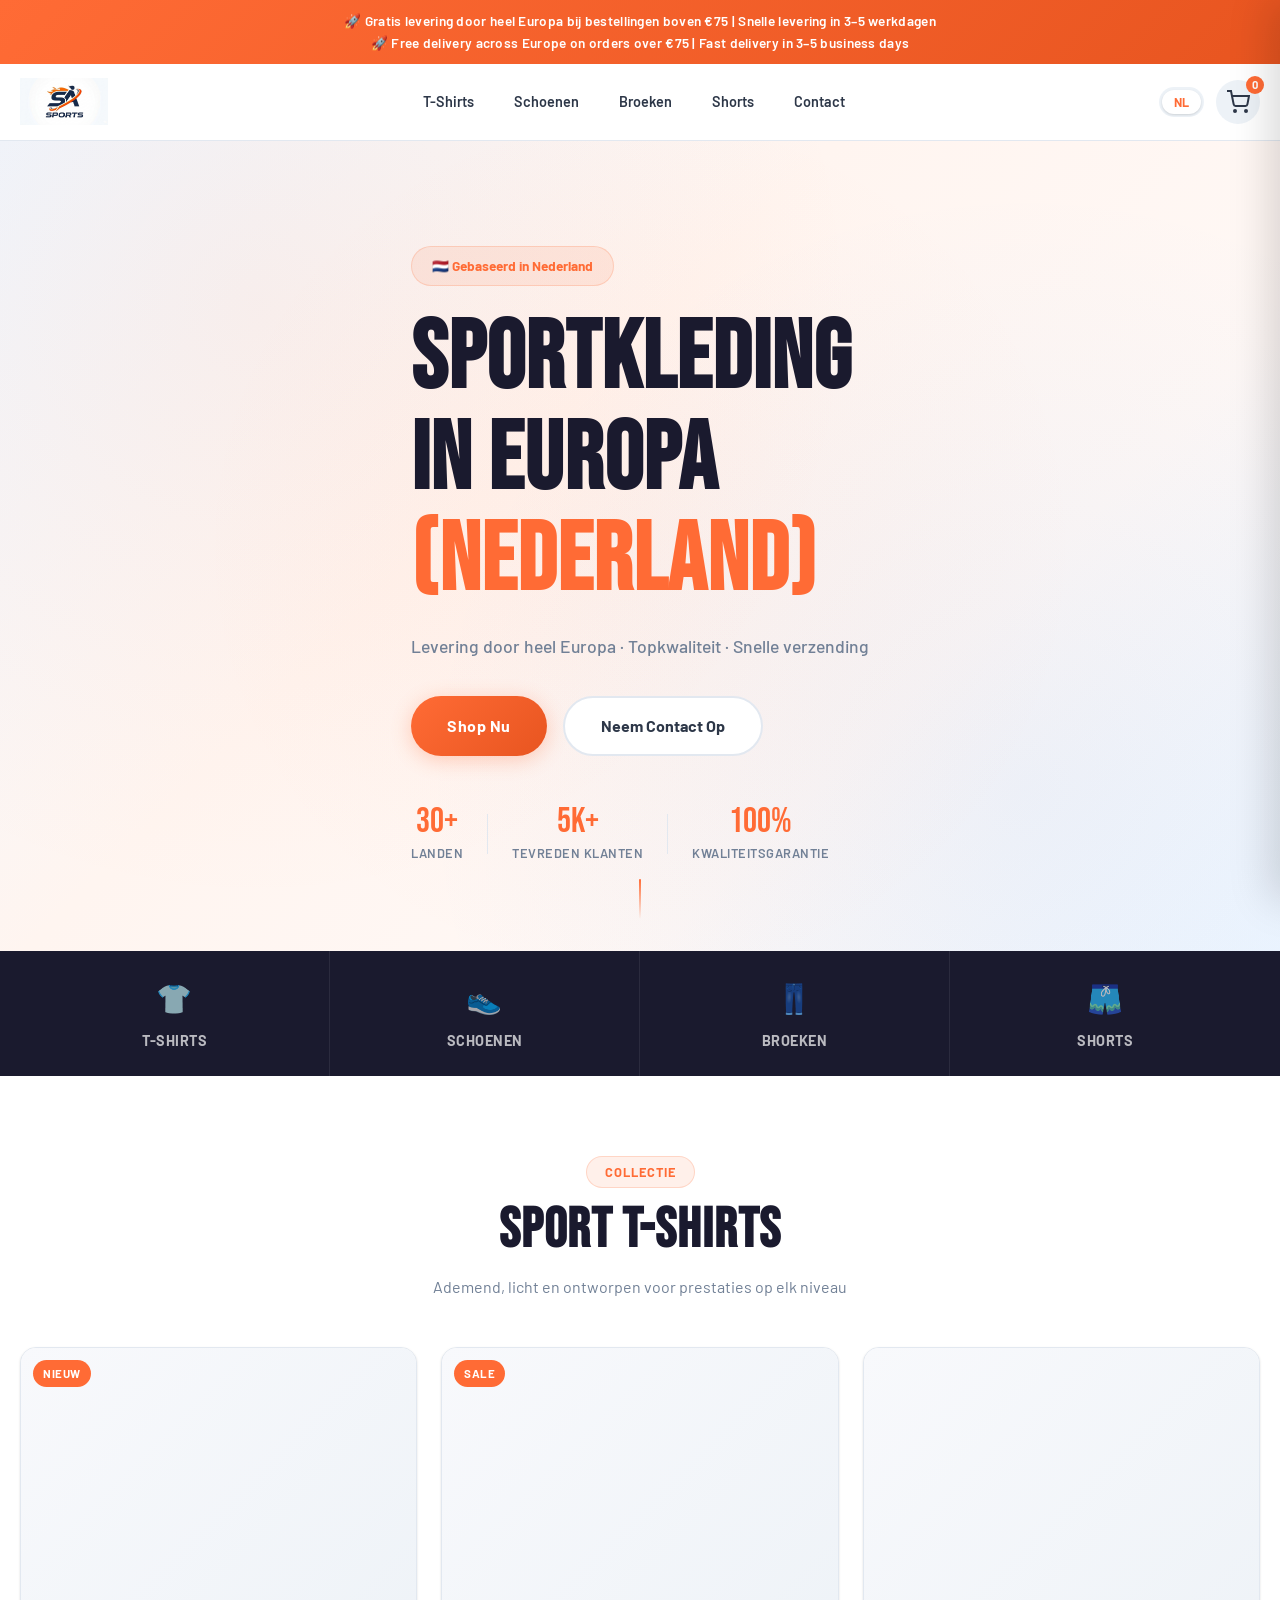
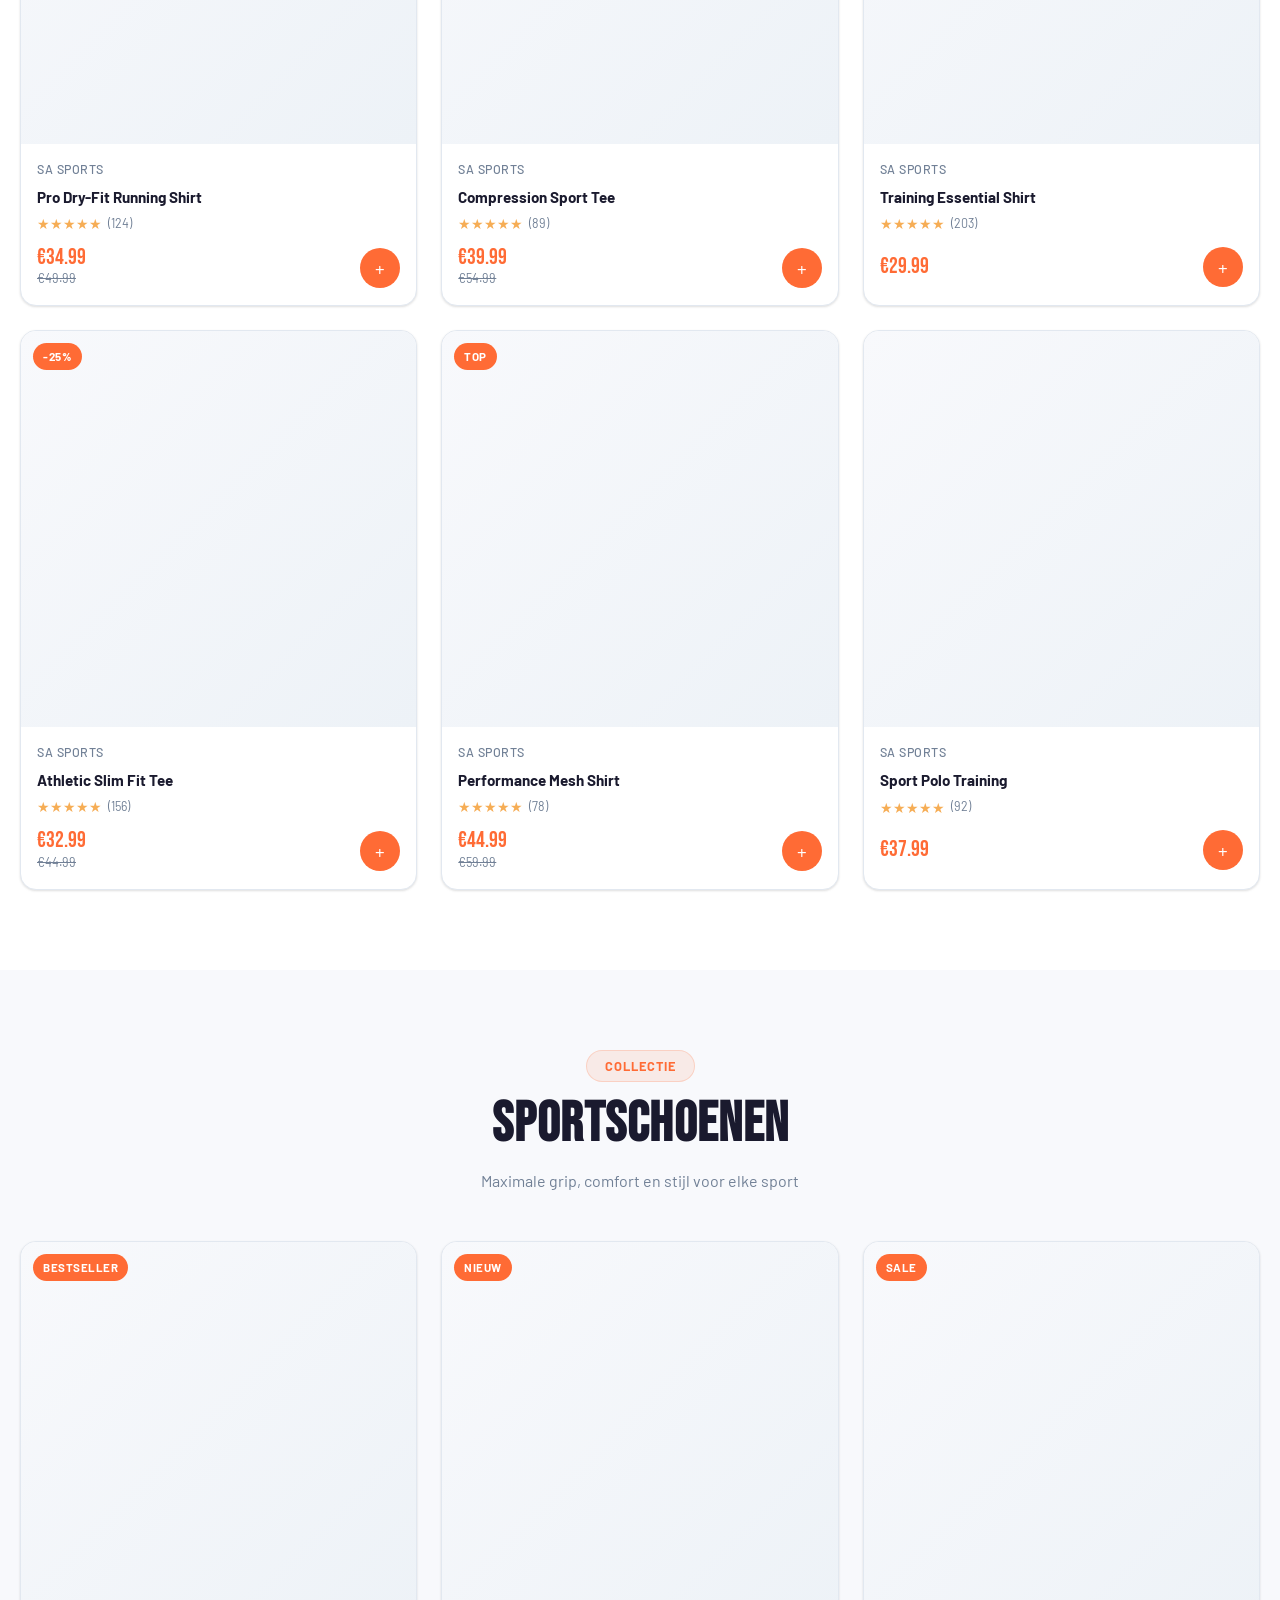
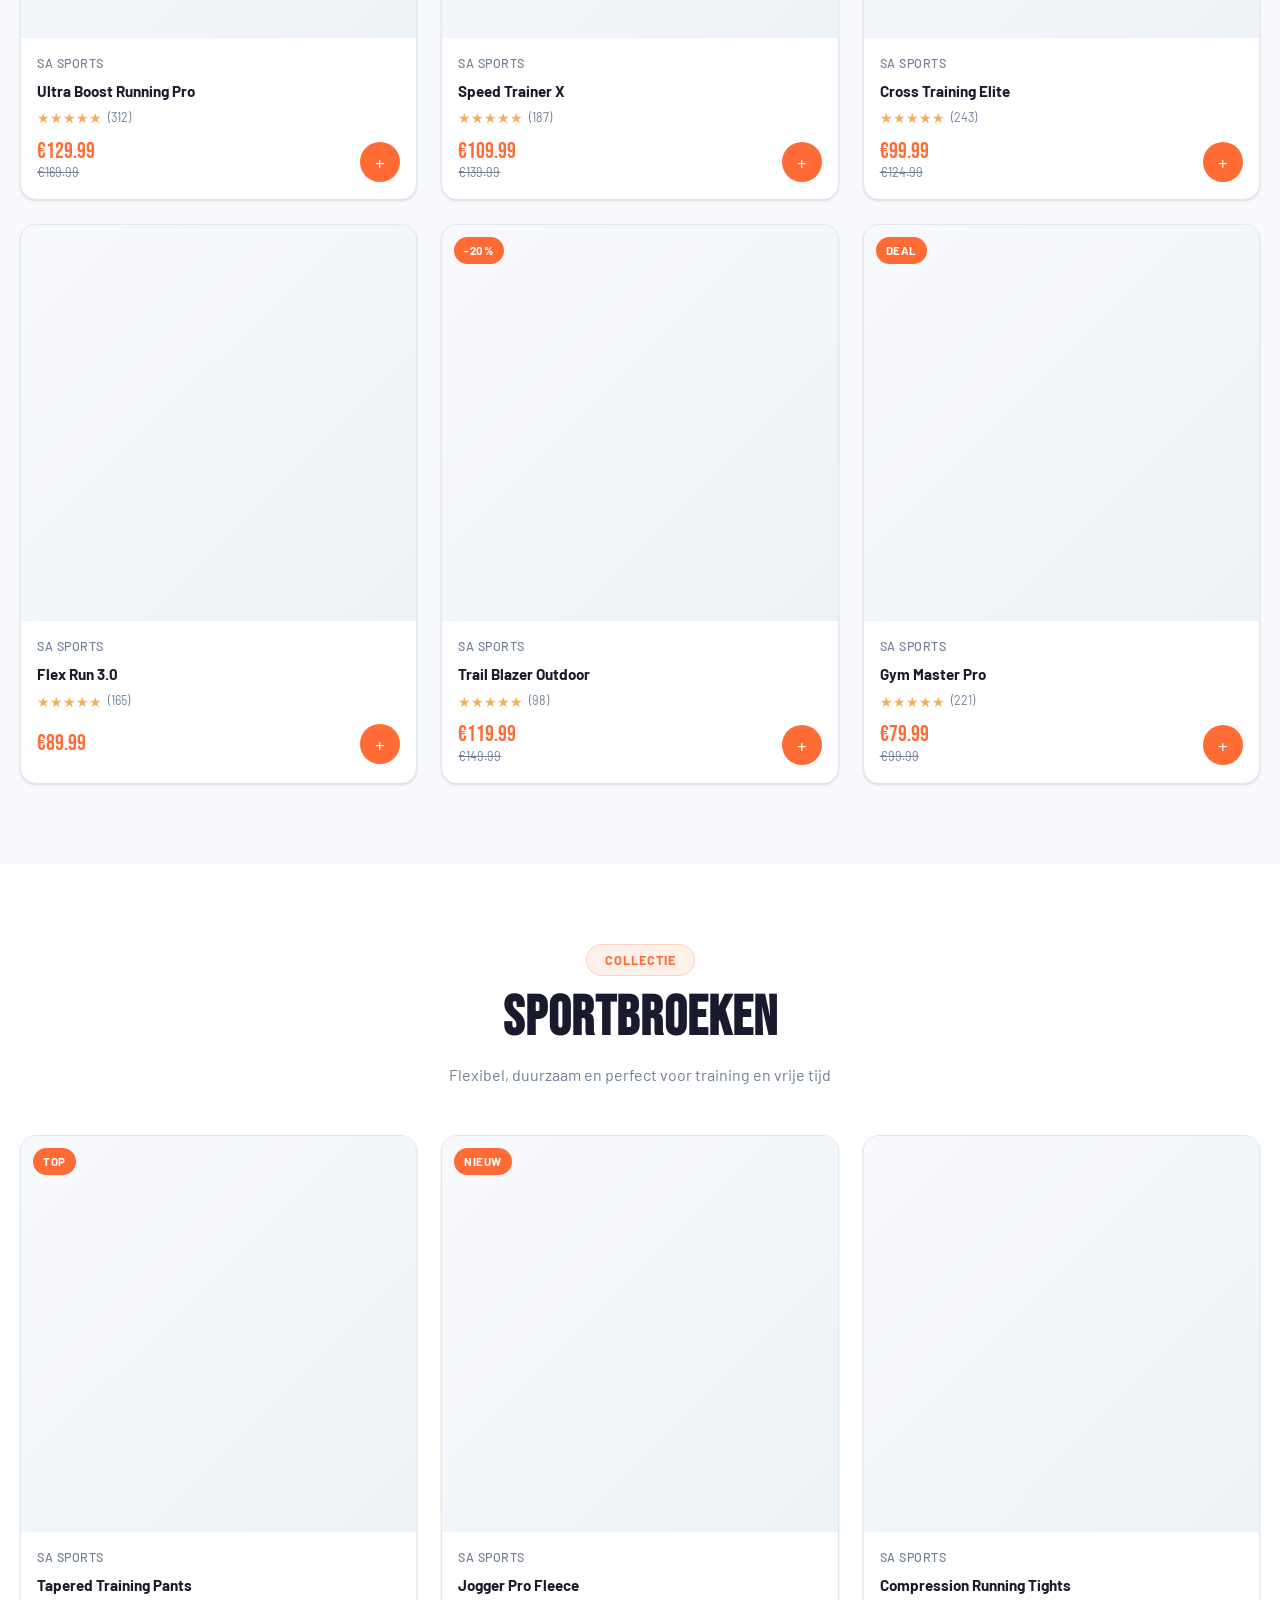
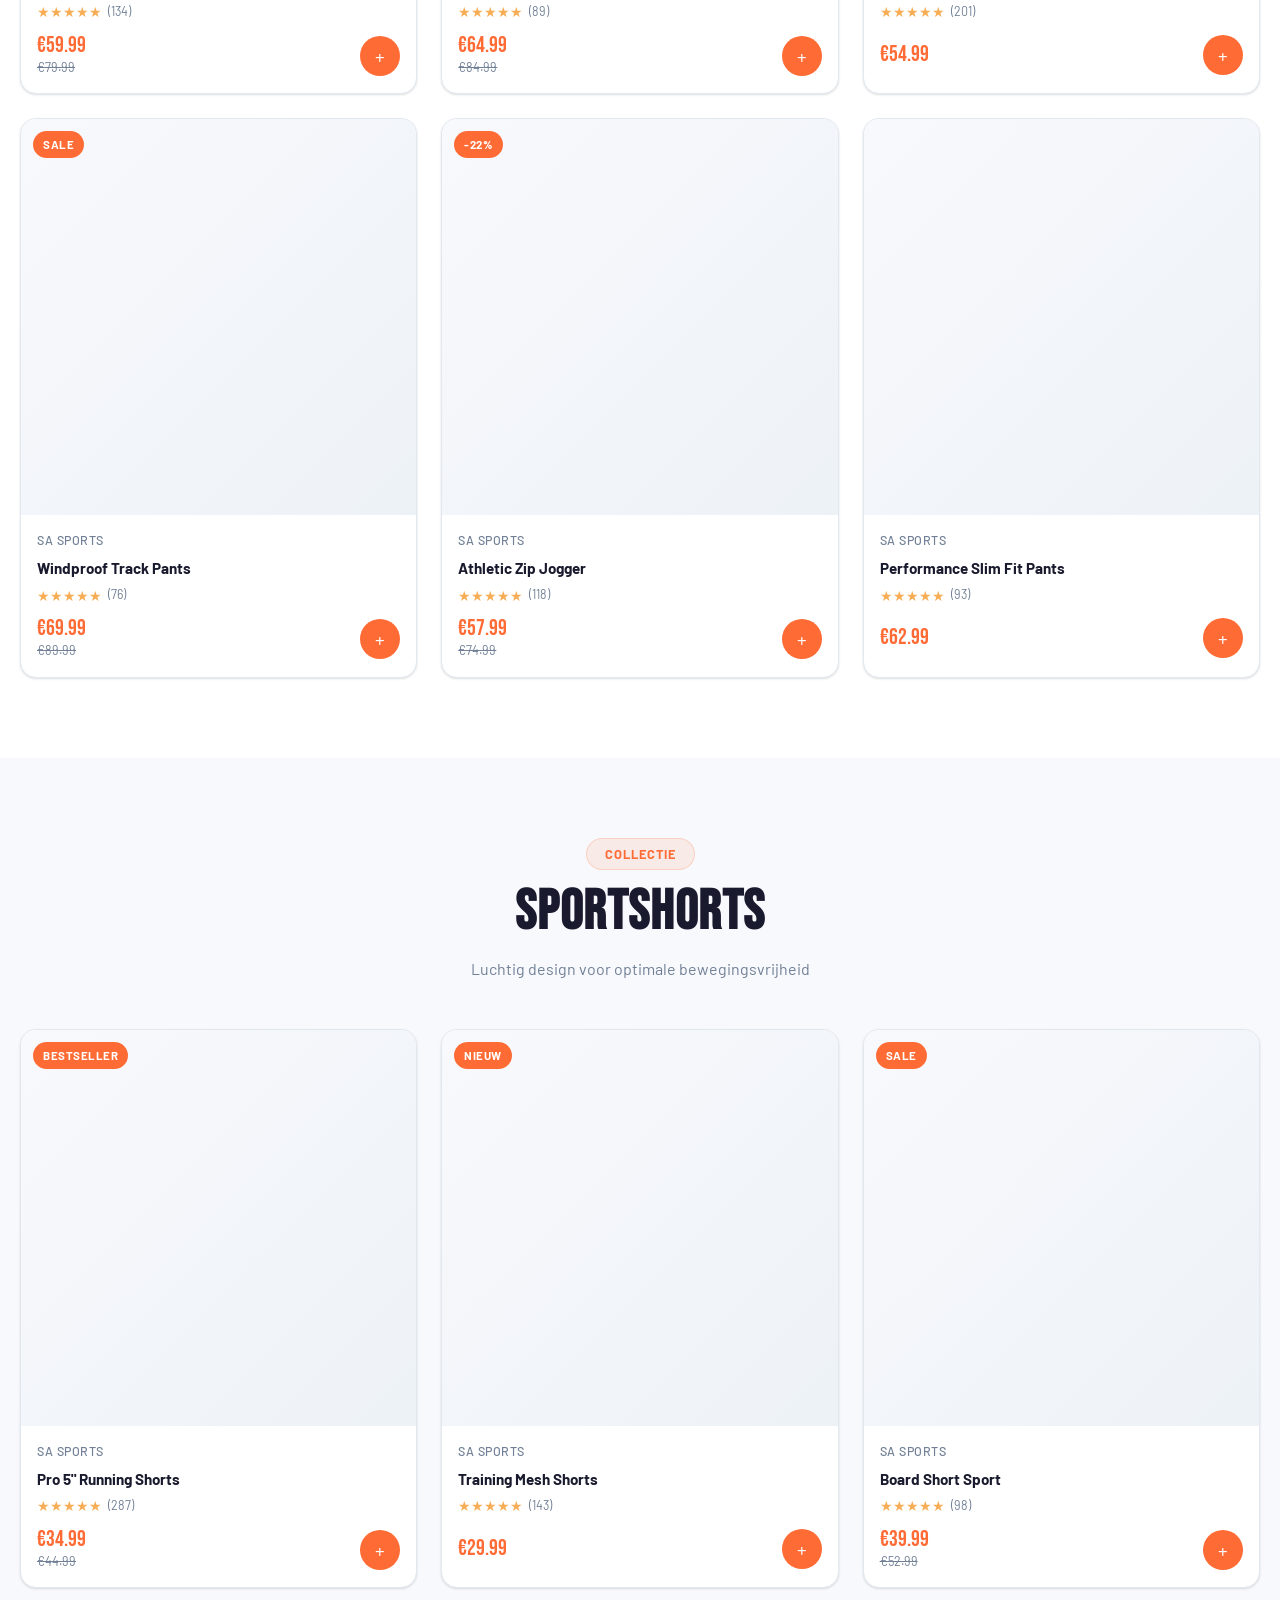
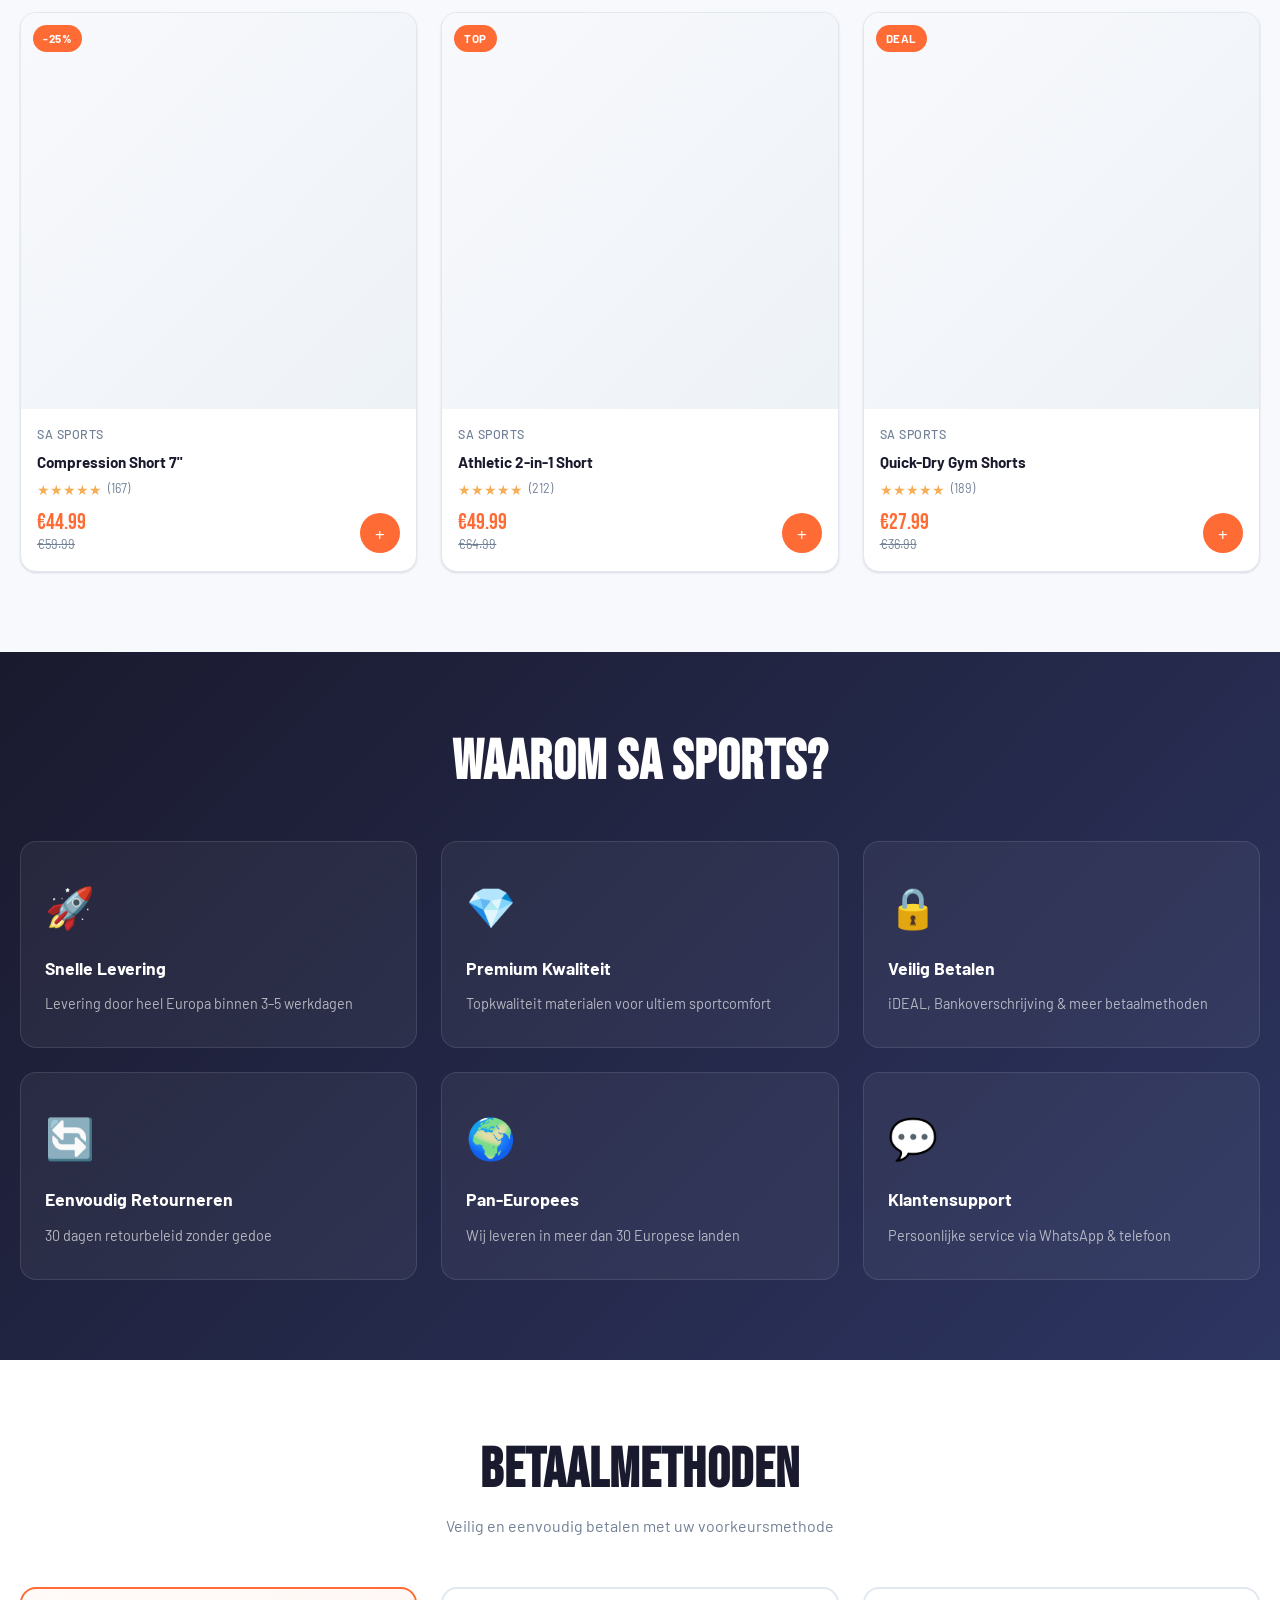
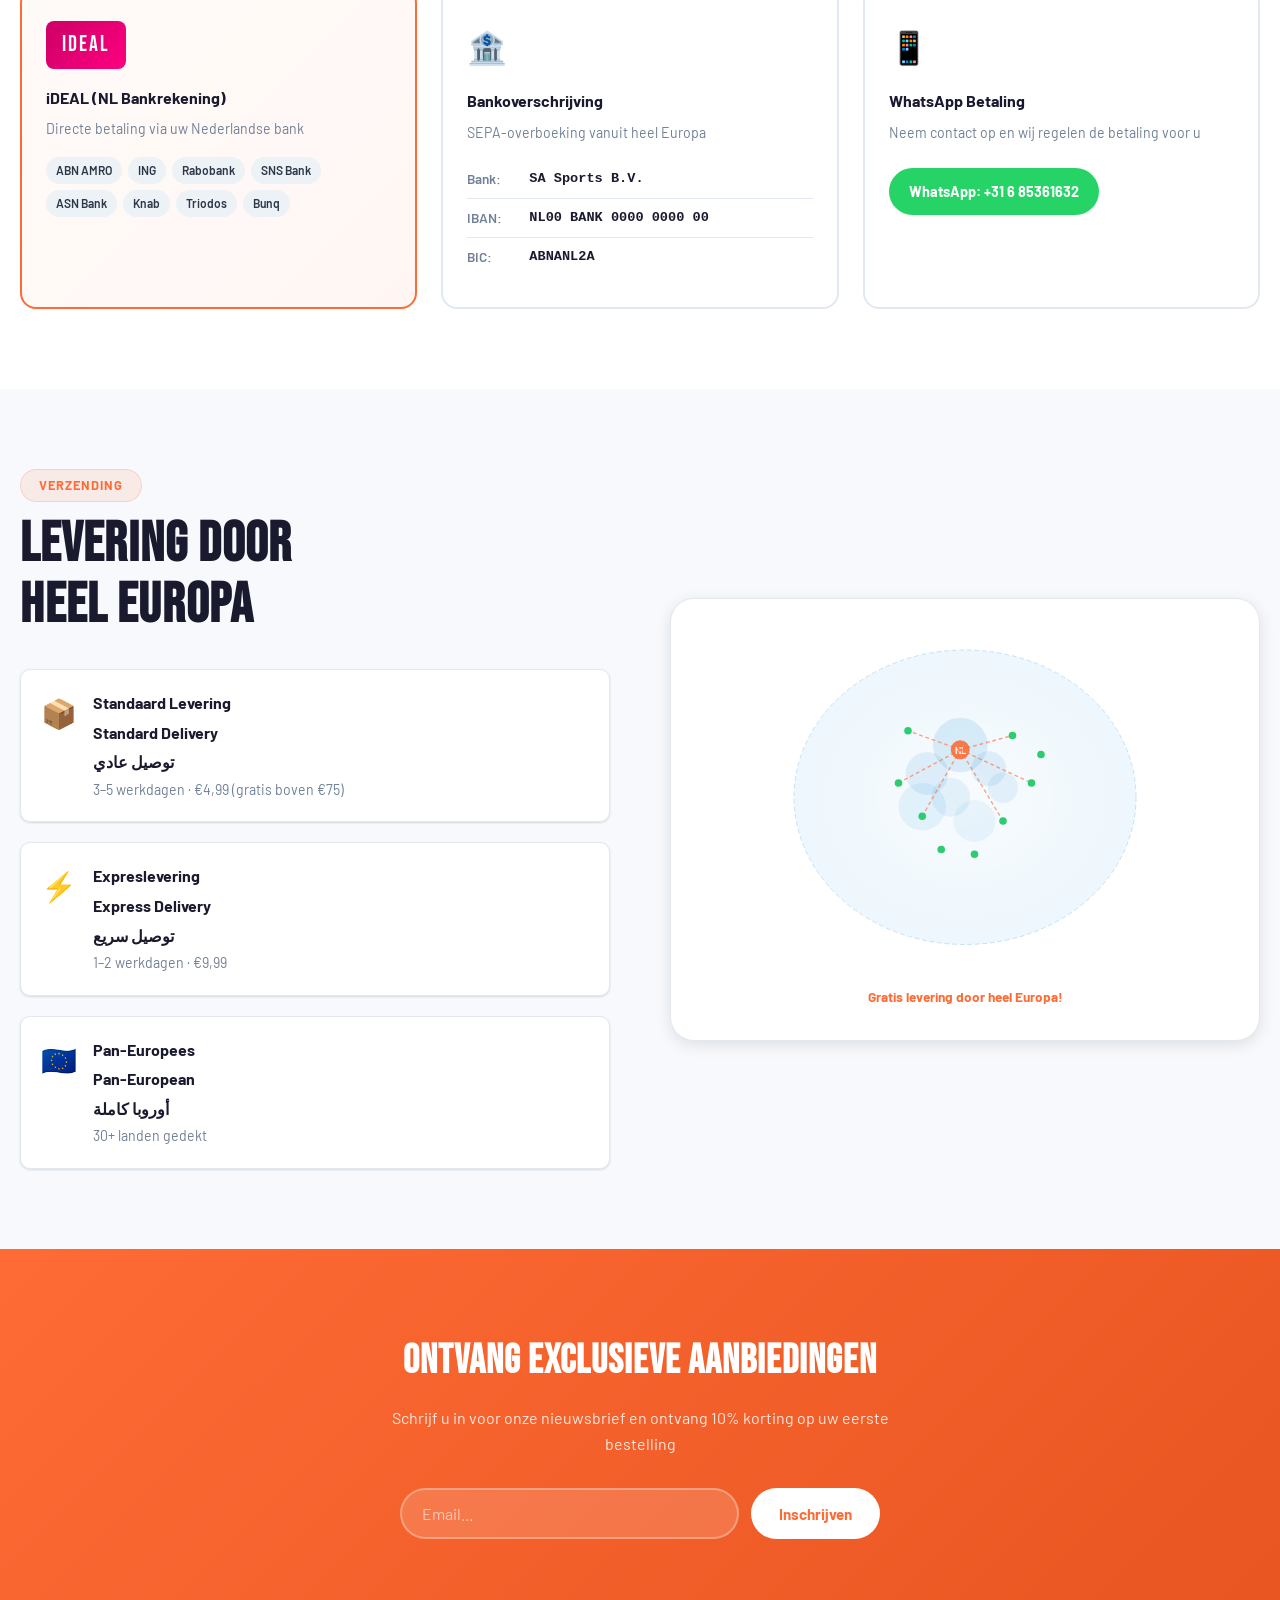
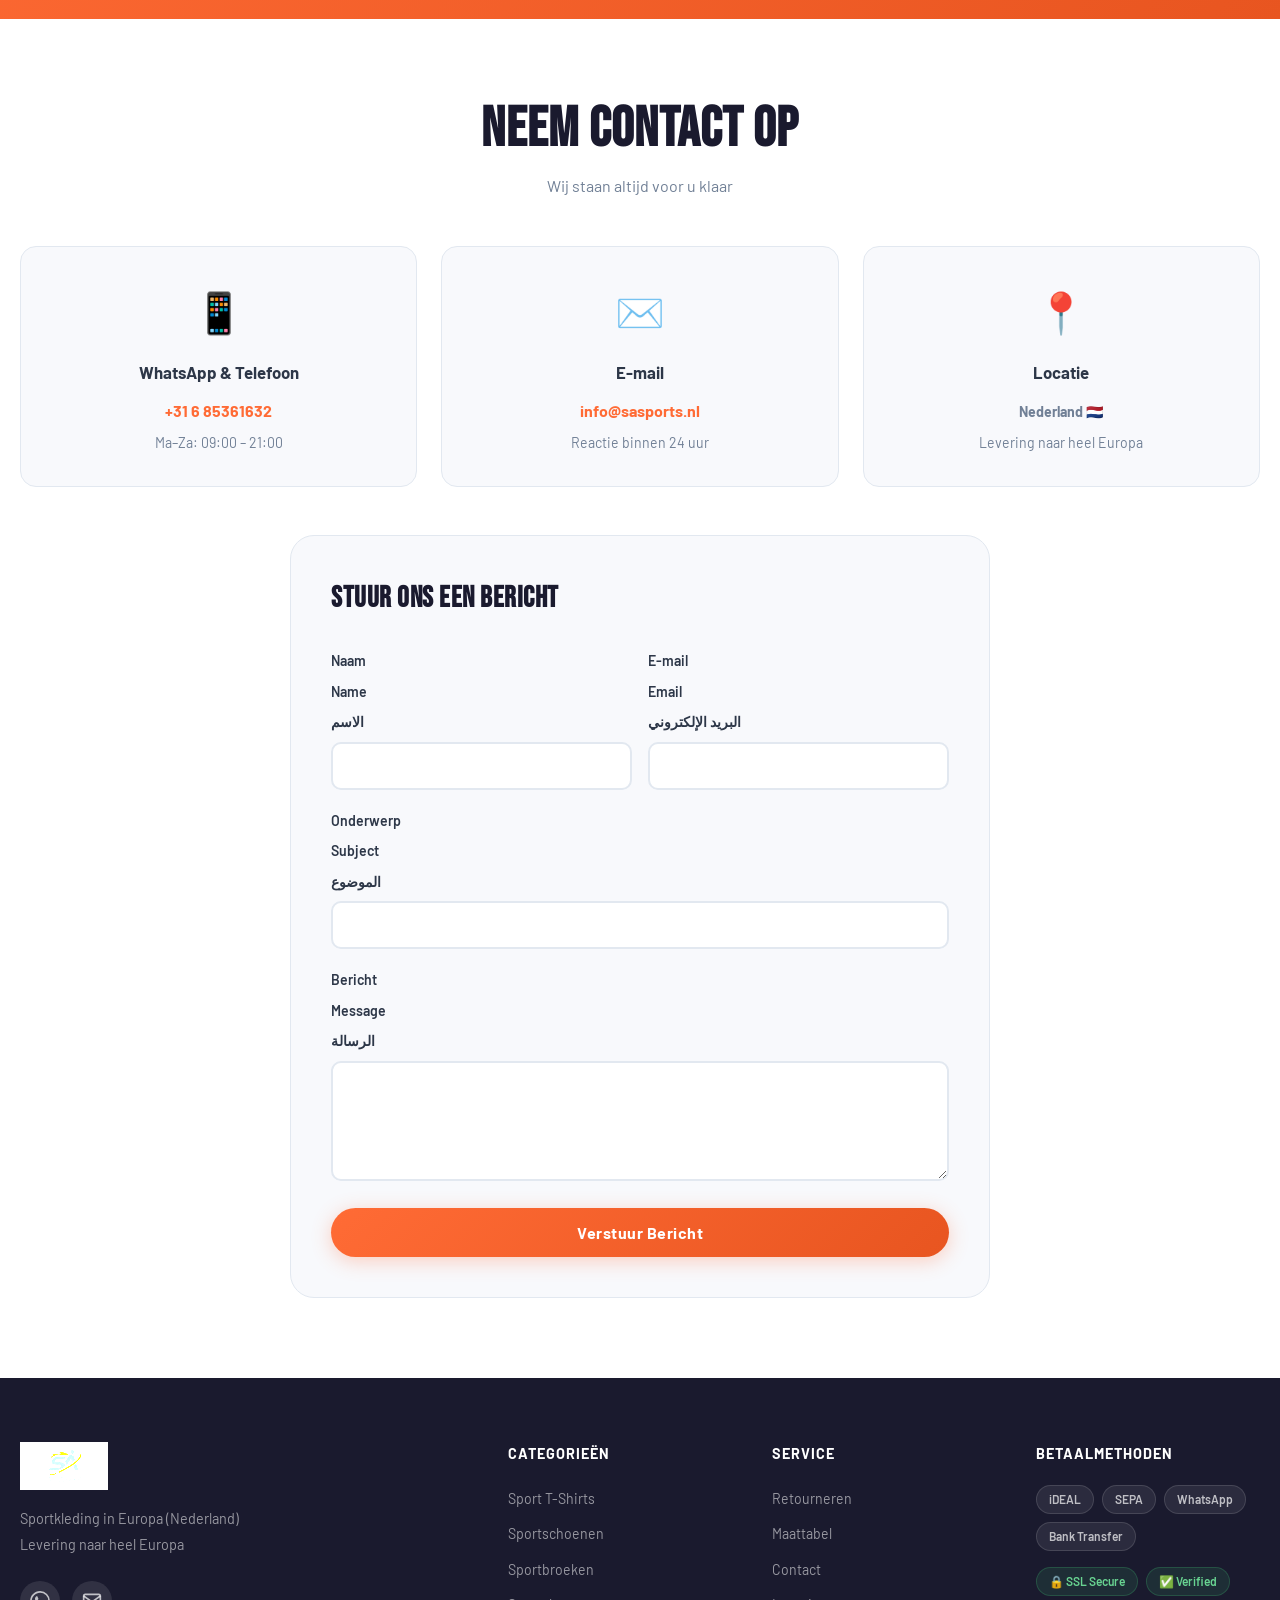
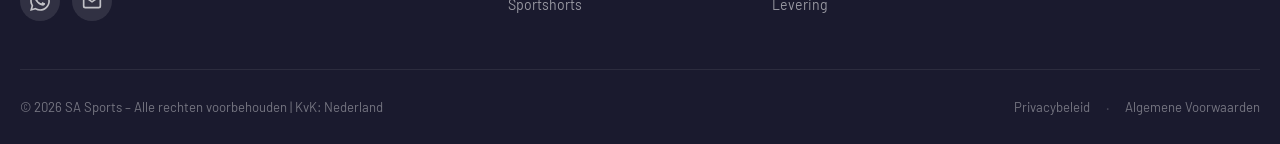
==== commit a4eccd97: "Add files via upload" ====
--- a/index.html
+++ b/index.html
@@ -2,231 +2,960 @@
 <html lang="nl" dir="ltr">
 <head>
   <meta charset="UTF-8" />
-  <meta name="viewport" content="width=device-width, initial-scale=1.0" />
-  <title>Sa Sports – Sportkleding in Nederland</title>
-  <meta name="description" content="Sa Sports – Premium sportkleding voor heel Nederland en Europa. T-shirts, schoenen, shorts en broeken." />
-  <meta property="og:title" content="Sa Sports – Sportkleding in Nederland" />
-  <meta property="og:description" content="Premium sportkleding voor heel Nederland en Europa." />
-  <meta property="og:type" content="website" />
-  <meta property="og:image" content="logo.png" />
+  <meta name="viewport" content="width=device-width, initial-scale=1.0, maximum-scale=1.0" />
+  <meta name="description" content="SA Sports - Sportkleding in Europa (Nederland). Levering door heel Europa." />
+  <title>SA SPORTS – Sportkleding Europa | هولندا للملابس الرياضية</title>
   <link rel="stylesheet" href="style.css" />
   <link rel="preconnect" href="https://fonts.googleapis.com" />
-  <link href="https://fonts.googleapis.com/css2?family=Syne:wght@400;600;700;800&family=DM+Sans:wght@300;400;500&display=swap" rel="stylesheet" />
+  <link rel="preconnect" href="https://fonts.gstatic.com" crossorigin />
+  <link href="https://fonts.googleapis.com/css2?family=Bebas+Neue&family=Barlow:ital,wght@0,300;0,400;0,500;0,600;0,700;0,900;1,700&family=Cairo:wght@400;600;700;900&display=swap" rel="stylesheet" />
 </head>
 <body>
 
-<!-- ===== NAVBAR ===== -->
-<header class="navbar" id="navbar">
-  <div class="nav-inner">
-    <a href="index.html" class="nav-logo">
-      <img src="logo.png" alt="Sa Sports Logo" onerror="this.style.display='none';this.nextElementSibling.style.display='flex'" />
-      <span class="logo-fallback">SA<span>SPORTS</span></span>
-    </a>
-
-    <nav class="nav-links" id="navLinks">
-      <a href="index.html" data-i18n="nav_home">Home</a>
-      <a href="shop.html" data-i18n="nav_shop">Shop</a>
-      <a href="#contact" data-i18n="nav_contact">Contact</a>
+<!-- ===== ANNOUNCEMENT BAR ===== -->
+<div class="announce-bar">
+  <div class="announce-inner">
+    <span class="announce-text nl active" data-lang="nl">🚀 Gratis levering door heel Europa bij bestellingen boven €75 | Snelle levering in 3–5 werkdagen</span>
+    <span class="announce-text en" data-lang="en">🚀 Free delivery across Europe on orders over €75 | Fast delivery in 3–5 business days</span>
+    <span class="announce-text ar rtl" data-lang="ar">🚀 شحن مجاني لجميع أنحاء أوروبا عند الطلب فوق 75€ | توصيل سريع خلال 3-5 أيام</span>
+  </div>
+</div>
+
+<!-- ===== HEADER / NAV ===== -->
+<header class="header" id="header">
+  <div class="container">
+    <div class="header-inner">
+
+      <!-- LOGO -->
+      <a href="#" class="logo-link">
+        <img src="logo.png" alt="SA Sports Logo" class="logo-img" onerror="this.style.display='none';this.nextElementSibling.style.display='flex'" />
+        <div class="logo-fallback" style="display:none">
+          <span class="logo-sa">SA</span><span class="logo-sports">SPORTS</span>
+        </div>
+      </a>
+
+      <!-- NAV DESKTOP -->
+      <nav class="nav-desktop">
+        <a href="#tshirts" class="nav-link"><span class="nl" data-lang="nl">T-Shirts</span><span class="en" data-lang="en">T-Shirts</span><span class="ar rtl" data-lang="ar">تيشرتات</span></a>
+        <a href="#shoes" class="nav-link"><span class="nl" data-lang="nl">Schoenen</span><span class="en" data-lang="en">Shoes</span><span class="ar rtl" data-lang="ar">أحذية</span></a>
+        <a href="#pants" class="nav-link"><span class="nl" data-lang="nl">Broeken</span><span class="en" data-lang="en">Pants</span><span class="ar rtl" data-lang="ar">بناطيل</span></a>
+        <a href="#shorts" class="nav-link"><span class="nl" data-lang="nl">Shorts</span><span class="en" data-lang="en">Shorts</span><span class="ar rtl" data-lang="ar">شورتات</span></a>
+        <a href="#contact" class="nav-link"><span class="nl" data-lang="nl">Contact</span><span class="en" data-lang="en">Contact</span><span class="ar rtl" data-lang="ar">تواصل</span></a>
+      </nav>
+
+      <!-- RIGHT CONTROLS -->
+      <div class="header-right">
+        <!-- Language switcher -->
+        <div class="lang-switcher">
+          <button class="lang-btn active" data-lang="nl">NL</button>
+          <button class="lang-btn" data-lang="en">EN</button>
+          <button class="lang-btn" data-lang="ar">عر</button>
+        </div>
+        <!-- Cart -->
+        <button class="cart-btn" id="cartBtn" aria-label="Cart">
+          <svg width="24" height="24" viewBox="0 0 24 24" fill="none" stroke="currentColor" stroke-width="2"><circle cx="9" cy="21" r="1"/><circle cx="20" cy="21" r="1"/><path d="M1 1h4l2.68 13.39a2 2 0 0 0 2 1.61h9.72a2 2 0 0 0 2-1.61L23 6H6"/></svg>
+          <span class="cart-count" id="cartCount">0</span>
+        </button>
+        <!-- Hamburger -->
+        <button class="hamburger" id="hamburger" aria-label="Menu">
+          <span></span><span></span><span></span>
+        </button>
+      </div>
+    </div>
+  </div>
+</header>
+
+<!-- ===== MOBILE MENU ===== -->
+<div class="mobile-menu" id="mobileMenu">
+  <div class="mobile-menu-inner">
+    <div class="mobile-lang">
+      <button class="lang-btn active" data-lang="nl">NL</button>
+      <button class="lang-btn" data-lang="en">EN</button>
+      <button class="lang-btn" data-lang="ar">عر</button>
+    </div>
+    <nav class="mobile-nav">
+      <a href="#tshirts" class="mobile-nav-link">
+        <span class="nl" data-lang="nl">T-Shirts</span>
+        <span class="en" data-lang="en">T-Shirts</span>
+        <span class="ar rtl" data-lang="ar">تيشرتات</span>
+      </a>
+      <a href="#shoes" class="mobile-nav-link">
+        <span class="nl" data-lang="nl">Schoenen</span>
+        <span class="en" data-lang="en">Shoes</span>
+        <span class="ar rtl" data-lang="ar">أحذية</span>
+      </a>
+      <a href="#pants" class="mobile-nav-link">
+        <span class="nl" data-lang="nl">Broeken</span>
+        <span class="en" data-lang="en">Pants</span>
+        <span class="ar rtl" data-lang="ar">بناطيل</span>
+      </a>
+      <a href="#shorts" class="mobile-nav-link">
+        <span class="nl" data-lang="nl">Shorts</span>
+        <span class="en" data-lang="en">Shorts</span>
+        <span class="ar rtl" data-lang="ar">شورتات</span>
+      </a>
+      <a href="#contact" class="mobile-nav-link">
+        <span class="nl" data-lang="nl">Contact</span>
+        <span class="en" data-lang="en">Contact</span>
+        <span class="ar rtl" data-lang="ar">تواصل</span>
+      </a>
     </nav>
-
-    <div class="nav-actions">
-      <div class="lang-switcher">
-        <button class="lang-btn active" data-lang="nl">NL</button>
-        <button class="lang-btn" data-lang="en">EN</button>
-        <button class="lang-btn" data-lang="ar">AR</button>
-      </div>
-      <button class="cart-btn" id="cartBtn" aria-label="Shopping cart">
-        <svg width="22" height="22" viewBox="0 0 24 24" fill="none" stroke="currentColor" stroke-width="1.8"><path d="M6 2L3 6v14a2 2 0 002 2h14a2 2 0 002-2V6l-3-4z"/><line x1="3" y1="6" x2="21" y2="6"/><path d="M16 10a4 4 0 01-8 0"/></svg>
-        <span class="cart-count" id="cartCount">0</span>
-      </button>
-      <button class="hamburger" id="hamburger" aria-label="Menu">
-        <span></span><span></span><span></span>
-      </button>
-    </div>
-  </div>
-</header>
-
-<!-- ===== CART DRAWER ===== -->
+  </div>
+</div>
+
+<!-- ===== HERO ===== -->
+<section class="hero" id="home">
+  <div class="hero-bg">
+    <div class="hero-gradient"></div>
+    <div class="hero-pattern"></div>
+  </div>
+  <div class="container hero-content">
+    <div class="hero-badge">
+      <span class="nl" data-lang="nl">🇳🇱 Gebaseerd in Nederland</span>
+      <span class="en" data-lang="en">🇳🇱 Based in the Netherlands</span>
+      <span class="ar rtl" data-lang="ar">🇳🇱 مقرنا في هولندا</span>
+    </div>
+    <h1 class="hero-title">
+      <span class="nl" data-lang="nl">Sportkleding<br/>in Europa<br/><em>(Nederland)</em></span>
+      <span class="en" data-lang="en">Sportswear<br/>in Europe<br/><em>(Netherlands)</em></span>
+      <span class="ar rtl" data-lang="ar">ملابس رياضية<br/>في أوروبا<br/><em>(هولندا)</em></span>
+    </h1>
+    <p class="hero-sub">
+      <span class="nl" data-lang="nl">Levering door heel Europa · Topkwaliteit · Snelle verzending</span>
+      <span class="en" data-lang="en">Delivery across all of Europe · Top Quality · Fast Shipping</span>
+      <span class="ar rtl" data-lang="ar">التوصيل لجميع أنحاء أوروبا · جودة عالية · شحن سريع</span>
+    </p>
+    <div class="hero-ctas">
+      <a href="#tshirts" class="btn-primary">
+        <span class="nl" data-lang="nl">Shop Nu</span>
+        <span class="en" data-lang="en">Shop Now</span>
+        <span class="ar rtl" data-lang="ar">تسوق الآن</span>
+      </a>
+      <a href="#contact" class="btn-secondary">
+        <span class="nl" data-lang="nl">Neem Contact Op</span>
+        <span class="en" data-lang="en">Contact Us</span>
+        <span class="ar rtl" data-lang="ar">تواصل معنا</span>
+      </a>
+    </div>
+    <div class="hero-stats">
+      <div class="stat">
+        <span class="stat-num">30+</span>
+        <span class="stat-label nl" data-lang="nl">Landen</span>
+        <span class="stat-label en" data-lang="en">Countries</span>
+        <span class="stat-label ar rtl" data-lang="ar">دولة</span>
+      </div>
+      <div class="stat-divider"></div>
+      <div class="stat">
+        <span class="stat-num">5K+</span>
+        <span class="stat-label nl" data-lang="nl">Tevreden Klanten</span>
+        <span class="stat-label en" data-lang="en">Happy Customers</span>
+        <span class="stat-label ar rtl" data-lang="ar">عميل سعيد</span>
+      </div>
+      <div class="stat-divider"></div>
+      <div class="stat">
+        <span class="stat-num">100%</span>
+        <span class="stat-label nl" data-lang="nl">Kwaliteitsgarantie</span>
+        <span class="stat-label en" data-lang="en">Quality Guarantee</span>
+        <span class="stat-label ar rtl" data-lang="ar">ضمان الجودة</span>
+      </div>
+    </div>
+  </div>
+  <div class="hero-scroll">
+    <div class="scroll-indicator"></div>
+  </div>
+</section>
+
+<!-- ===== CATEGORIES NAV ===== -->
+<section class="cat-nav">
+  <div class="container">
+    <div class="cat-nav-grid">
+      <a href="#tshirts" class="cat-nav-item">
+        <div class="cat-nav-icon">👕</div>
+        <span class="nl" data-lang="nl">T-Shirts</span>
+        <span class="en" data-lang="en">T-Shirts</span>
+        <span class="ar rtl" data-lang="ar">تيشرتات</span>
+      </a>
+      <a href="#shoes" class="cat-nav-item">
+        <div class="cat-nav-icon">👟</div>
+        <span class="nl" data-lang="nl">Schoenen</span>
+        <span class="en" data-lang="en">Shoes</span>
+        <span class="ar rtl" data-lang="ar">أحذية</span>
+      </a>
+      <a href="#pants" class="cat-nav-item">
+        <div class="cat-nav-icon">👖</div>
+        <span class="nl" data-lang="nl">Broeken</span>
+        <span class="en" data-lang="en">Pants</span>
+        <span class="ar rtl" data-lang="ar">بناطيل</span>
+      </a>
+      <a href="#shorts" class="cat-nav-item">
+        <div class="cat-nav-icon">🩳</div>
+        <span class="nl" data-lang="nl">Shorts</span>
+        <span class="en" data-lang="en">Shorts</span>
+        <span class="ar rtl" data-lang="ar">شورتات</span>
+      </a>
+    </div>
+  </div>
+</section>
+
+<!-- ===== SECTION: T-SHIRTS ===== -->
+<section class="products-section" id="tshirts">
+  <div class="container">
+    <div class="section-header">
+      <div class="section-tag">
+        <span class="nl" data-lang="nl">Collectie</span>
+        <span class="en" data-lang="en">Collection</span>
+        <span class="ar rtl" data-lang="ar">المجموعة</span>
+      </div>
+      <h2 class="section-title">
+        <span class="nl" data-lang="nl">Sport T-Shirts</span>
+        <span class="en" data-lang="en">Sport T-Shirts</span>
+        <span class="ar rtl" data-lang="ar">تيشرتات رياضية</span>
+      </h2>
+      <p class="section-desc">
+        <span class="nl" data-lang="nl">Ademend, licht en ontworpen voor prestaties op elk niveau</span>
+        <span class="en" data-lang="en">Breathable, lightweight and designed for peak performance</span>
+        <span class="ar rtl" data-lang="ar">قابلة للتنفس، خفيفة ومصممة للأداء العالي</span>
+      </p>
+    </div>
+    <div class="products-grid" id="tshirts-grid"></div>
+  </div>
+</section>
+
+<!-- ===== SECTION: SHOES ===== -->
+<section class="products-section alt-bg" id="shoes">
+  <div class="container">
+    <div class="section-header">
+      <div class="section-tag">
+        <span class="nl" data-lang="nl">Collectie</span>
+        <span class="en" data-lang="en">Collection</span>
+        <span class="ar rtl" data-lang="ar">المجموعة</span>
+      </div>
+      <h2 class="section-title">
+        <span class="nl" data-lang="nl">Sportschoenen</span>
+        <span class="en" data-lang="en">Sports Shoes</span>
+        <span class="ar rtl" data-lang="ar">أحذية رياضية</span>
+      </h2>
+      <p class="section-desc">
+        <span class="nl" data-lang="nl">Maximale grip, comfort en stijl voor elke sport</span>
+        <span class="en" data-lang="en">Maximum grip, comfort and style for every sport</span>
+        <span class="ar rtl" data-lang="ar">أقصى قدر من الثبات والراحة والأناقة لكل رياضة</span>
+      </p>
+    </div>
+    <div class="products-grid" id="shoes-grid"></div>
+  </div>
+</section>
+
+<!-- ===== SECTION: PANTS ===== -->
+<section class="products-section" id="pants">
+  <div class="container">
+    <div class="section-header">
+      <div class="section-tag">
+        <span class="nl" data-lang="nl">Collectie</span>
+        <span class="en" data-lang="en">Collection</span>
+        <span class="ar rtl" data-lang="ar">المجموعة</span>
+      </div>
+      <h2 class="section-title">
+        <span class="nl" data-lang="nl">Sportbroeken</span>
+        <span class="en" data-lang="en">Sport Pants</span>
+        <span class="ar rtl" data-lang="ar">بناطيل رياضية</span>
+      </h2>
+      <p class="section-desc">
+        <span class="nl" data-lang="nl">Flexibel, duurzaam en perfect voor training en vrije tijd</span>
+        <span class="en" data-lang="en">Flexible, durable and perfect for training and leisure</span>
+        <span class="ar rtl" data-lang="ar">مرنة ومتينة ومثالية للتدريب والترفيه</span>
+      </p>
+    </div>
+    <div class="products-grid" id="pants-grid"></div>
+  </div>
+</section>
+
+<!-- ===== SECTION: SHORTS ===== -->
+<section class="products-section alt-bg" id="shorts">
+  <div class="container">
+    <div class="section-header">
+      <div class="section-tag">
+        <span class="nl" data-lang="nl">Collectie</span>
+        <span class="en" data-lang="en">Collection</span>
+        <span class="ar rtl" data-lang="ar">المجموعة</span>
+      </div>
+      <h2 class="section-title">
+        <span class="nl" data-lang="nl">Sportshorts</span>
+        <span class="en" data-lang="en">Sport Shorts</span>
+        <span class="ar rtl" data-lang="ar">شورتات رياضية</span>
+      </h2>
+      <p class="section-desc">
+        <span class="nl" data-lang="nl">Luchtig design voor optimale bewegingsvrijheid</span>
+        <span class="en" data-lang="en">Airy design for optimal freedom of movement</span>
+        <span class="ar rtl" data-lang="ar">تصميم هوائي لحرية حركة مثالية</span>
+      </p>
+    </div>
+    <div class="products-grid" id="shorts-grid"></div>
+  </div>
+</section>
+
+<!-- ===== WHY US ===== -->
+<section class="why-us">
+  <div class="container">
+    <div class="section-header">
+      <h2 class="section-title">
+        <span class="nl" data-lang="nl">Waarom SA Sports?</span>
+        <span class="en" data-lang="en">Why SA Sports?</span>
+        <span class="ar rtl" data-lang="ar">لماذا SA Sports؟</span>
+      </h2>
+    </div>
+    <div class="why-grid">
+      <div class="why-card">
+        <div class="why-icon">🚀</div>
+        <h3 class="nl" data-lang="nl">Snelle Levering</h3>
+        <h3 class="en" data-lang="en">Fast Delivery</h3>
+        <h3 class="ar rtl" data-lang="ar">توصيل سريع</h3>
+        <p class="nl" data-lang="nl">Levering door heel Europa binnen 3–5 werkdagen</p>
+        <p class="en" data-lang="en">Delivery across Europe within 3–5 business days</p>
+        <p class="ar rtl" data-lang="ar">توصيل لجميع أنحاء أوروبا خلال 3-5 أيام عمل</p>
+      </div>
+      <div class="why-card">
+        <div class="why-icon">💎</div>
+        <h3 class="nl" data-lang="nl">Premium Kwaliteit</h3>
+        <h3 class="en" data-lang="en">Premium Quality</h3>
+        <h3 class="ar rtl" data-lang="ar">جودة ممتازة</h3>
+        <p class="nl" data-lang="nl">Topkwaliteit materialen voor ultiem sportcomfort</p>
+        <p class="en" data-lang="en">Top quality materials for ultimate sports comfort</p>
+        <p class="ar rtl" data-lang="ar">مواد عالية الجودة لراحة رياضية قصوى</p>
+      </div>
+      <div class="why-card">
+        <div class="why-icon">🔒</div>
+        <h3 class="nl" data-lang="nl">Veilig Betalen</h3>
+        <h3 class="en" data-lang="en">Secure Payment</h3>
+        <h3 class="ar rtl" data-lang="ar">دفع آمن</h3>
+        <p class="nl" data-lang="nl">iDEAL, Bankoverschrijving & meer betaalmethoden</p>
+        <p class="en" data-lang="en">iDEAL, Bank Transfer & more payment methods</p>
+        <p class="ar rtl" data-lang="ar">iDEAL وتحويل بنكي وطرق دفع متعددة</p>
+      </div>
+      <div class="why-card">
+        <div class="why-icon">🔄</div>
+        <h3 class="nl" data-lang="nl">Eenvoudig Retourneren</h3>
+        <h3 class="en" data-lang="en">Easy Returns</h3>
+        <h3 class="ar rtl" data-lang="ar">إرجاع سهل</h3>
+        <p class="nl" data-lang="nl">30 dagen retourbeleid zonder gedoe</p>
+        <p class="en" data-lang="en">30-day return policy, no hassle</p>
+        <p class="ar rtl" data-lang="ar">سياسة إرجاع 30 يوماً بدون تعقيدات</p>
+      </div>
+      <div class="why-card">
+        <div class="why-icon">🌍</div>
+        <h3 class="nl" data-lang="nl">Pan-Europees</h3>
+        <h3 class="en" data-lang="en">Pan-European</h3>
+        <h3 class="ar rtl" data-lang="ar">أوروبا كلها</h3>
+        <p class="nl" data-lang="nl">Wij leveren in meer dan 30 Europese landen</p>
+        <p class="en" data-lang="en">We deliver to more than 30 European countries</p>
+        <p class="ar rtl" data-lang="ar">نوصل لأكثر من 30 دولة أوروبية</p>
+      </div>
+      <div class="why-card">
+        <div class="why-icon">💬</div>
+        <h3 class="nl" data-lang="nl">Klantensupport</h3>
+        <h3 class="en" data-lang="en">Customer Support</h3>
+        <h3 class="ar rtl" data-lang="ar">دعم العملاء</h3>
+        <p class="nl" data-lang="nl">Persoonlijke service via WhatsApp & telefoon</p>
+        <p class="en" data-lang="en">Personal service via WhatsApp & phone</p>
+        <p class="ar rtl" data-lang="ar">خدمة شخصية عبر واتساب والهاتف</p>
+      </div>
+    </div>
+  </div>
+</section>
+
+<!-- ===== PAYMENT SECTION ===== -->
+<section class="payment-section">
+  <div class="container">
+    <div class="section-header">
+      <h2 class="section-title">
+        <span class="nl" data-lang="nl">Betaalmethoden</span>
+        <span class="en" data-lang="en">Payment Methods</span>
+        <span class="ar rtl" data-lang="ar">طرق الدفع</span>
+      </h2>
+      <p class="section-desc">
+        <span class="nl" data-lang="nl">Veilig en eenvoudig betalen met uw voorkeursmethode</span>
+        <span class="en" data-lang="en">Pay safely and easily with your preferred method</span>
+        <span class="ar rtl" data-lang="ar">ادفع بأمان وسهولة بطريقتك المفضلة</span>
+      </p>
+    </div>
+    <div class="payment-grid">
+      <div class="payment-card featured">
+        <div class="payment-icon ideal">iDEAL</div>
+        <h3 class="nl" data-lang="nl">iDEAL (NL Bankrekening)</h3>
+        <h3 class="en" data-lang="en">iDEAL (NL Bank Account)</h3>
+        <h3 class="ar rtl" data-lang="ar">iDEAL (حساب بنكي هولندي)</h3>
+        <p class="nl" data-lang="nl">Directe betaling via uw Nederlandse bank</p>
+        <p class="en" data-lang="en">Direct payment through your Dutch bank</p>
+        <p class="ar rtl" data-lang="ar">دفع مباشر عبر بنكك الهولندي</p>
+        <ul class="payment-banks">
+          <li>ABN AMRO</li><li>ING</li><li>Rabobank</li><li>SNS Bank</li>
+          <li>ASN Bank</li><li>Knab</li><li>Triodos</li><li>Bunq</li>
+        </ul>
+      </div>
+      <div class="payment-card">
+        <div class="payment-icon transfer">🏦</div>
+        <h3 class="nl" data-lang="nl">Bankoverschrijving</h3>
+        <h3 class="en" data-lang="en">Bank Transfer</h3>
+        <h3 class="ar rtl" data-lang="ar">تحويل بنكي</h3>
+        <p class="nl" data-lang="nl">SEPA-overboeking vanuit heel Europa</p>
+        <p class="en" data-lang="en">SEPA transfer from anywhere in Europe</p>
+        <p class="ar rtl" data-lang="ar">تحويل SEPA من أي مكان في أوروبا</p>
+        <div class="bank-details">
+          <div class="bank-detail-row">
+            <span class="bd-label">Bank:</span>
+            <span class="bd-value">SA Sports B.V.</span>
+          </div>
+          <div class="bank-detail-row">
+            <span class="bd-label">IBAN:</span>
+            <span class="bd-value">NL00 BANK 0000 0000 00</span>
+          </div>
+          <div class="bank-detail-row">
+            <span class="bd-label">BIC:</span>
+            <span class="bd-value">ABNANL2A</span>
+          </div>
+        </div>
+      </div>
+      <div class="payment-card">
+        <div class="payment-icon whatsapp">📱</div>
+        <h3 class="nl" data-lang="nl">WhatsApp Betaling</h3>
+        <h3 class="en" data-lang="en">WhatsApp Payment</h3>
+        <h3 class="ar rtl" data-lang="ar">الدفع عبر واتساب</h3>
+        <p class="nl" data-lang="nl">Neem contact op en wij regelen de betaling voor u</p>
+        <p class="en" data-lang="en">Contact us and we will arrange payment for you</p>
+        <p class="ar rtl" data-lang="ar">تواصل معنا وسنرتب الدفع لك</p>
+        <a href="https://wa.me/31685361632" class="whatsapp-btn" target="_blank">
+          <span class="nl" data-lang="nl">WhatsApp: +31 6 85361632</span>
+          <span class="en" data-lang="en">WhatsApp: +31 6 85361632</span>
+          <span class="ar rtl" data-lang="ar">واتساب: 31685361632+</span>
+        </a>
+      </div>
+    </div>
+  </div>
+</section>
+
+<!-- ===== DELIVERY MAP ===== -->
+<section class="delivery-section">
+  <div class="container">
+    <div class="delivery-inner">
+      <div class="delivery-text">
+        <div class="section-tag">
+          <span class="nl" data-lang="nl">Verzending</span>
+          <span class="en" data-lang="en">Shipping</span>
+          <span class="ar rtl" data-lang="ar">الشحن</span>
+        </div>
+        <h2 class="section-title left">
+          <span class="nl" data-lang="nl">Levering door<br/>heel Europa</span>
+          <span class="en" data-lang="en">Delivery Across<br/>All of Europe</span>
+          <span class="ar rtl" data-lang="ar">توصيل لجميع<br/>أنحاء أوروبا</span>
+        </h2>
+        <div class="delivery-items">
+          <div class="delivery-item">
+            <span class="d-icon">📦</span>
+            <div>
+              <strong class="nl" data-lang="nl">Standaard Levering</strong>
+              <strong class="en" data-lang="en">Standard Delivery</strong>
+              <strong class="ar rtl" data-lang="ar">توصيل عادي</strong>
+              <p class="nl" data-lang="nl">3–5 werkdagen · €4,99 (gratis boven €75)</p>
+              <p class="en" data-lang="en">3–5 business days · €4.99 (free over €75)</p>
+              <p class="ar rtl" data-lang="ar">3-5 أيام عمل · 4.99€ (مجاني فوق 75€)</p>
+            </div>
+          </div>
+          <div class="delivery-item">
+            <span class="d-icon">⚡</span>
+            <div>
+              <strong class="nl" data-lang="nl">Expreslevering</strong>
+              <strong class="en" data-lang="en">Express Delivery</strong>
+              <strong class="ar rtl" data-lang="ar">توصيل سريع</strong>
+              <p class="nl" data-lang="nl">1–2 werkdagen · €9,99</p>
+              <p class="en" data-lang="en">1–2 business days · €9.99</p>
+              <p class="ar rtl" data-lang="ar">1-2 أيام عمل · 9.99€</p>
+            </div>
+          </div>
+          <div class="delivery-item">
+            <span class="d-icon">🇪🇺</span>
+            <div>
+              <strong class="nl" data-lang="nl">Pan-Europees</strong>
+              <strong class="en" data-lang="en">Pan-European</strong>
+              <strong class="ar rtl" data-lang="ar">أوروبا كاملة</strong>
+              <p class="nl" data-lang="nl">30+ landen gedekt</p>
+              <p class="en" data-lang="en">30+ countries covered</p>
+              <p class="ar rtl" data-lang="ar">أكثر من 30 دولة</p>
+            </div>
+          </div>
+        </div>
+      </div>
+      <div class="delivery-visual">
+        <div class="europe-map">
+          <svg viewBox="0 0 400 350" xmlns="http://www.w3.org/2000/svg" class="map-svg">
+            <defs>
+              <radialGradient id="mapGrad" cx="50%" cy="50%" r="50%">
+                <stop offset="0%" stop-color="#e8f4fd"/>
+                <stop offset="100%" stop-color="#c8e6f9"/>
+              </radialGradient>
+            </defs>
+            <!-- Simplified Europe shape -->
+            <ellipse cx="200" cy="175" rx="180" ry="155" fill="url(#mapGrad)" opacity="0.3" stroke="#3498db" stroke-width="1" stroke-dasharray="5,3"/>
+            <!-- Country blobs -->
+            <circle cx="195" cy="120" r="28" fill="#3498db" opacity="0.15" stroke="#3498db" stroke-width="1.5"/>
+            <circle cx="160" cy="150" r="22" fill="#3498db" opacity="0.12" stroke="#3498db" stroke-width="1"/>
+            <circle cx="225" cy="145" r="18" fill="#3498db" opacity="0.12" stroke="#3498db" stroke-width="1"/>
+            <circle cx="185" cy="175" r="20" fill="#3498db" opacity="0.1" stroke="#3498db" stroke-width="1"/>
+            <circle cx="240" cy="165" r="16" fill="#3498db" opacity="0.1"/>
+            <circle cx="155" cy="185" r="25" fill="#3498db" opacity="0.1"/>
+            <circle cx="210" cy="200" r="22" fill="#3498db" opacity="0.08"/>
+            <!-- NL Star -->
+            <circle cx="195" cy="125" r="10" fill="#FF6B35" opacity="0.9"/>
+            <text x="195" y="129" text-anchor="middle" font-size="10" fill="white" font-weight="bold">NL</text>
+            <!-- Delivery rays -->
+            <line x1="195" y1="125" x2="140" y2="105" stroke="#FF6B35" stroke-width="1.5" stroke-dasharray="4,3" opacity="0.6"/>
+            <line x1="195" y1="125" x2="250" y2="110" stroke="#FF6B35" stroke-width="1.5" stroke-dasharray="4,3" opacity="0.6"/>
+            <line x1="195" y1="125" x2="270" y2="160" stroke="#FF6B35" stroke-width="1.5" stroke-dasharray="4,3" opacity="0.6"/>
+            <line x1="195" y1="125" x2="240" y2="200" stroke="#FF6B35" stroke-width="1.5" stroke-dasharray="4,3" opacity="0.6"/>
+            <line x1="195" y1="125" x2="155" y2="195" stroke="#FF6B35" stroke-width="1.5" stroke-dasharray="4,3" opacity="0.6"/>
+            <line x1="195" y1="125" x2="130" y2="160" stroke="#FF6B35" stroke-width="1.5" stroke-dasharray="4,3" opacity="0.6"/>
+            <!-- City dots -->
+            <circle cx="140" cy="105" r="4" fill="#2ecc71"/>
+            <circle cx="250" cy="110" r="4" fill="#2ecc71"/>
+            <circle cx="270" cy="160" r="4" fill="#2ecc71"/>
+            <circle cx="240" cy="200" r="4" fill="#2ecc71"/>
+            <circle cx="155" cy="195" r="4" fill="#2ecc71"/>
+            <circle cx="130" cy="160" r="4" fill="#2ecc71"/>
+            <circle cx="175" cy="230" r="4" fill="#2ecc71"/>
+            <circle cx="210" cy="235" r="4" fill="#2ecc71"/>
+            <circle cx="280" cy="130" r="4" fill="#2ecc71"/>
+          </svg>
+          <div class="map-label">
+            <span class="nl" data-lang="nl">Gratis levering door heel Europa!</span>
+            <span class="en" data-lang="en">Free delivery all across Europe!</span>
+            <span class="ar rtl" data-lang="ar">شحن مجاني لجميع أنحاء أوروبا!</span>
+          </div>
+        </div>
+      </div>
+    </div>
+  </div>
+</section>
+
+<!-- ===== NEWSLETTER ===== -->
+<section class="newsletter-section">
+  <div class="container">
+    <div class="newsletter-inner">
+      <h2 class="nl" data-lang="nl">Ontvang Exclusieve Aanbiedingen</h2>
+      <h2 class="en" data-lang="en">Get Exclusive Offers</h2>
+      <h2 class="ar rtl" data-lang="ar">احصل على عروض حصرية</h2>
+      <p class="nl" data-lang="nl">Schrijf u in voor onze nieuwsbrief en ontvang 10% korting op uw eerste bestelling</p>
+      <p class="en" data-lang="en">Subscribe to our newsletter and get 10% off your first order</p>
+      <p class="ar rtl" data-lang="ar">اشترك في نشرتنا الإخبارية واحصل على خصم 10% على طلبك الأول</p>
+      <form class="newsletter-form" id="newsletterForm">
+        <input type="email" id="emailInput" placeholder="Email..." class="newsletter-input" required />
+        <button type="submit" class="newsletter-btn">
+          <span class="nl" data-lang="nl">Inschrijven</span>
+          <span class="en" data-lang="en">Subscribe</span>
+          <span class="ar rtl" data-lang="ar">اشترك</span>
+        </button>
+      </form>
+      <div class="newsletter-success" id="newsletterSuccess" style="display:none">
+        <span class="nl" data-lang="nl">✅ Bedankt! U ontvangt snel uw kortingscode.</span>
+        <span class="en" data-lang="en">✅ Thank you! You'll receive your discount code soon.</span>
+        <span class="ar rtl" data-lang="ar">✅ شكراً! ستصلك كود الخصم قريباً.</span>
+      </div>
+    </div>
+  </div>
+</section>
+
+<!-- ===== CONTACT ===== -->
+<section class="contact-section" id="contact">
+  <div class="container">
+    <div class="section-header">
+      <h2 class="section-title">
+        <span class="nl" data-lang="nl">Neem Contact Op</span>
+        <span class="en" data-lang="en">Contact Us</span>
+        <span class="ar rtl" data-lang="ar">تواصل معنا</span>
+      </h2>
+      <p class="section-desc">
+        <span class="nl" data-lang="nl">Wij staan altijd voor u klaar</span>
+        <span class="en" data-lang="en">We are always here for you</span>
+        <span class="ar rtl" data-lang="ar">نحن دائماً هنا من أجلك</span>
+      </p>
+    </div>
+    <div class="contact-grid">
+      <div class="contact-card">
+        <div class="contact-icon">📱</div>
+        <h3 class="nl" data-lang="nl">WhatsApp & Telefoon</h3>
+        <h3 class="en" data-lang="en">WhatsApp & Phone</h3>
+        <h3 class="ar rtl" data-lang="ar">واتساب وهاتف</h3>
+        <a href="https://wa.me/31685361632" class="contact-link" target="_blank">+31 6 85361632</a>
+        <p class="nl" data-lang="nl">Ma–Za: 09:00 – 21:00</p>
+        <p class="en" data-lang="en">Mon–Sat: 09:00 – 21:00</p>
+        <p class="ar rtl" data-lang="ar">الاثنين–السبت: 09:00 – 21:00</p>
+      </div>
+      <div class="contact-card">
+        <div class="contact-icon">✉️</div>
+        <h3 class="nl" data-lang="nl">E-mail</h3>
+        <h3 class="en" data-lang="en">Email</h3>
+        <h3 class="ar rtl" data-lang="ar">البريد الإلكتروني</h3>
+        <a href="mailto:info@sasports.nl" class="contact-link">info@sasports.nl</a>
+        <p class="nl" data-lang="nl">Reactie binnen 24 uur</p>
+        <p class="en" data-lang="en">Response within 24 hours</p>
+        <p class="ar rtl" data-lang="ar">رد خلال 24 ساعة</p>
+      </div>
+      <div class="contact-card">
+        <div class="contact-icon">📍</div>
+        <h3 class="nl" data-lang="nl">Locatie</h3>
+        <h3 class="en" data-lang="en">Location</h3>
+        <h3 class="ar rtl" data-lang="ar">الموقع</h3>
+        <p class="contact-link">Nederland 🇳🇱</p>
+        <p class="nl" data-lang="nl">Levering naar heel Europa</p>
+        <p class="en" data-lang="en">Delivery to all of Europe</p>
+        <p class="ar rtl" data-lang="ar">توصيل لجميع أنحاء أوروبا</p>
+      </div>
+    </div>
+
+    <!-- CONTACT FORM -->
+    <div class="contact-form-wrap">
+      <h3 class="form-title">
+        <span class="nl" data-lang="nl">Stuur ons een bericht</span>
+        <span class="en" data-lang="en">Send us a message</span>
+        <span class="ar rtl" data-lang="ar">أرسل لنا رسالة</span>
+      </h3>
+      <div class="contact-form" id="contactForm">
+        <div class="form-row">
+          <div class="form-group">
+            <label class="nl" data-lang="nl">Naam</label>
+            <label class="en" data-lang="en">Name</label>
+            <label class="ar rtl" data-lang="ar">الاسم</label>
+            <input type="text" id="contactName" class="form-input" />
+          </div>
+          <div class="form-group">
+            <label class="nl" data-lang="nl">E-mail</label>
+            <label class="en" data-lang="en">Email</label>
+            <label class="ar rtl" data-lang="ar">البريد الإلكتروني</label>
+            <input type="email" id="contactEmail" class="form-input" />
+          </div>
+        </div>
+        <div class="form-group">
+          <label class="nl" data-lang="nl">Onderwerp</label>
+          <label class="en" data-lang="en">Subject</label>
+          <label class="ar rtl" data-lang="ar">الموضوع</label>
+          <input type="text" id="contactSubject" class="form-input" />
+        </div>
+        <div class="form-group">
+          <label class="nl" data-lang="nl">Bericht</label>
+          <label class="en" data-lang="en">Message</label>
+          <label class="ar rtl" data-lang="ar">الرسالة</label>
+          <textarea id="contactMessage" class="form-textarea" rows="5"></textarea>
+        </div>
+        <button type="button" class="btn-primary full" id="sendMsgBtn">
+          <span class="nl" data-lang="nl">Verstuur Bericht</span>
+          <span class="en" data-lang="en">Send Message</span>
+          <span class="ar rtl" data-lang="ar">إرسال الرسالة</span>
+        </button>
+        <div class="form-success" id="formSuccess" style="display:none">
+          <span class="nl" data-lang="nl">✅ Uw bericht is verzonden! We nemen snel contact met u op.</span>
+          <span class="en" data-lang="en">✅ Your message has been sent! We'll contact you soon.</span>
+          <span class="ar rtl" data-lang="ar">✅ تم إرسال رسالتك! سنتواصل معك قريباً.</span>
+        </div>
+      </div>
+    </div>
+  </div>
+</section>
+
+<!-- ===== FOOTER ===== -->
+<footer class="footer">
+  <div class="container">
+    <div class="footer-grid">
+      <div class="footer-brand">
+        <img src="logo.png" alt="SA Sports" class="footer-logo" onerror="this.style.display='none';this.nextElementSibling.style.display='block'" />
+        <div class="footer-logo-text" style="display:none">SA SPORTS</div>
+        <p class="footer-tagline nl" data-lang="nl">Sportkleding in Europa (Nederland)<br/>Levering naar heel Europa</p>
+        <p class="footer-tagline en" data-lang="en">Sportswear in Europe (Netherlands)<br/>Delivery across all of Europe</p>
+        <p class="footer-tagline ar rtl" data-lang="ar">ملابس رياضية في أوروبا (هولندا)<br/>التوصيل لجميع أنحاء أوروبا</p>
+        <div class="footer-social">
+          <a href="https://wa.me/31685361632" class="social-link" target="_blank" title="WhatsApp">
+            <svg width="20" height="20" viewBox="0 0 24 24" fill="currentColor"><path d="M17.472 14.382c-.297-.149-1.758-.867-2.03-.967-.273-.099-.471-.148-.67.15-.197.297-.767.966-.94 1.164-.173.199-.347.223-.644.075-.297-.15-1.255-.463-2.39-1.475-.883-.788-1.48-1.761-1.653-2.059-.173-.297-.018-.458.13-.606.134-.133.298-.347.446-.52.149-.174.198-.298.298-.497.099-.198.05-.371-.025-.52-.075-.149-.669-1.612-.916-2.207-.242-.579-.487-.5-.669-.51-.173-.008-.371-.01-.57-.01-.198 0-.52.074-.792.372-.272.297-1.04 1.016-1.04 2.479 0 1.462 1.065 2.875 1.213 3.074.149.198 2.096 3.2 5.077 4.487.709.306 1.262.489 1.694.625.712.227 1.36.195 1.871.118.571-.085 1.758-.719 2.006-1.413.248-.694.248-1.289.173-1.413-.074-.124-.272-.198-.57-.347m-5.421 7.403h-.004a9.87 9.87 0 01-5.031-1.378l-.361-.214-3.741.982.998-3.648-.235-.374a9.86 9.86 0 01-1.51-5.26c.001-5.45 4.436-9.884 9.888-9.884 2.64 0 5.122 1.03 6.988 2.898a9.825 9.825 0 012.893 6.994c-.003 5.45-4.437 9.884-9.885 9.884m8.413-18.297A11.815 11.815 0 0012.05 0C5.495 0 .16 5.335.157 11.892c0 2.096.547 4.142 1.588 5.945L.057 24l6.305-1.654a11.882 11.882 0 005.683 1.448h.005c6.554 0 11.89-5.335 11.893-11.893a11.821 11.821 0 00-3.48-8.413z"/></svg>
+          </a>
+          <a href="mailto:info@sasports.nl" class="social-link" title="Email">
+            <svg width="20" height="20" viewBox="0 0 24 24" fill="none" stroke="currentColor" stroke-width="2"><path d="M4 4h16c1.1 0 2 .9 2 2v12c0 1.1-.9 2-2 2H4c-1.1 0-2-.9-2-2V6c0-1.1.9-2 2-2z"/><polyline points="22,6 12,13 2,6"/></svg>
+          </a>
+        </div>
+      </div>
+
+      <div class="footer-col">
+        <h4 class="nl" data-lang="nl">Categorieën</h4>
+        <h4 class="en" data-lang="en">Categories</h4>
+        <h4 class="ar rtl" data-lang="ar">الفئات</h4>
+        <ul>
+          <li><a href="#tshirts"><span class="nl" data-lang="nl">Sport T-Shirts</span><span class="en" data-lang="en">Sport T-Shirts</span><span class="ar rtl" data-lang="ar">تيشرتات رياضية</span></a></li>
+          <li><a href="#shoes"><span class="nl" data-lang="nl">Sportschoenen</span><span class="en" data-lang="en">Sports Shoes</span><span class="ar rtl" data-lang="ar">أحذية رياضية</span></a></li>
+          <li><a href="#pants"><span class="nl" data-lang="nl">Sportbroeken</span><span class="en" data-lang="en">Sport Pants</span><span class="ar rtl" data-lang="ar">بناطيل رياضية</span></a></li>
+          <li><a href="#shorts"><span class="nl" data-lang="nl">Sportshorts</span><span class="en" data-lang="en">Sport Shorts</span><span class="ar rtl" data-lang="ar">شورتات رياضية</span></a></li>
+        </ul>
+      </div>
+
+      <div class="footer-col">
+        <h4 class="nl" data-lang="nl">Service</h4>
+        <h4 class="en" data-lang="en">Service</h4>
+        <h4 class="ar rtl" data-lang="ar">الخدمة</h4>
+        <ul>
+          <li><a href="#"><span class="nl" data-lang="nl">Retourneren</span><span class="en" data-lang="en">Returns</span><span class="ar rtl" data-lang="ar">الإرجاع</span></a></li>
+          <li><a href="#"><span class="nl" data-lang="nl">Maattabel</span><span class="en" data-lang="en">Size Guide</span><span class="ar rtl" data-lang="ar">جدول المقاسات</span></a></li>
+          <li><a href="#contact"><span class="nl" data-lang="nl">Contact</span><span class="en" data-lang="en">Contact</span><span class="ar rtl" data-lang="ar">تواصل</span></a></li>
+          <li><a href="#"><span class="nl" data-lang="nl">Levering</span><span class="en" data-lang="en">Delivery</span><span class="ar rtl" data-lang="ar">التوصيل</span></a></li>
+        </ul>
+      </div>
+
+      <div class="footer-col">
+        <h4 class="nl" data-lang="nl">Betaalmethoden</h4>
+        <h4 class="en" data-lang="en">Payment</h4>
+        <h4 class="ar rtl" data-lang="ar">الدفع</h4>
+        <div class="footer-payments">
+          <span class="fp-badge">iDEAL</span>
+          <span class="fp-badge">SEPA</span>
+          <span class="fp-badge">WhatsApp</span>
+          <span class="fp-badge">Bank Transfer</span>
+        </div>
+        <div class="footer-trust">
+          <span class="trust-badge">🔒 SSL Secure</span>
+          <span class="trust-badge">✅ Verified</span>
+        </div>
+      </div>
+    </div>
+
+    <div class="footer-bottom">
+      <p class="nl" data-lang="nl">© 2026 SA Sports – Alle rechten voorbehouden | KvK: Nederland</p>
+      <p class="en" data-lang="en">© 2026 SA Sports – All rights reserved | Chamber of Commerce: Netherlands</p>
+      <p class="ar rtl" data-lang="ar">© 2026 SA Sports – جميع الحقوق محفوظة | هولندا</p>
+      <div class="footer-links">
+        <a href="#" class="nl" data-lang="nl">Privacybeleid</a>
+        <a href="#" class="en" data-lang="en">Privacy Policy</a>
+        <a href="#" class="ar rtl" data-lang="ar">سياسة الخصوصية</a>
+        <span class="sep">·</span>
+        <a href="#" class="nl" data-lang="nl">Algemene Voorwaarden</a>
+        <a href="#" class="en" data-lang="en">Terms & Conditions</a>
+        <a href="#" class="ar rtl" data-lang="ar">الشروط والأحكام</a>
+      </div>
+    </div>
+  </div>
+</footer>
+
+<!-- ===== CART SIDEBAR ===== -->
 <div class="cart-overlay" id="cartOverlay"></div>
-<aside class="cart-drawer" id="cartDrawer">
+<aside class="cart-sidebar" id="cartSidebar">
   <div class="cart-header">
-    <h2 data-i18n="cart_title">Winkelwagen</h2>
-    <button class="close-cart" id="closeCart">✕</button>
-  </div>
-  <div class="cart-items" id="cartItems"></div>
+    <h3 class="nl" data-lang="nl">Winkelwagen</h3>
+    <h3 class="en" data-lang="en">Shopping Cart</h3>
+    <h3 class="ar rtl" data-lang="ar">عربة التسوق</h3>
+    <button class="cart-close" id="cartClose">✕</button>
+  </div>
+  <div class="cart-body" id="cartBody">
+    <div class="cart-empty" id="cartEmpty">
+      <div class="cart-empty-icon">🛒</div>
+      <p class="nl" data-lang="nl">Uw winkelwagen is leeg</p>
+      <p class="en" data-lang="en">Your cart is empty</p>
+      <p class="ar rtl" data-lang="ar">عربة التسوق فارغة</p>
+    </div>
+    <div id="cartItems"></div>
+  </div>
   <div class="cart-footer" id="cartFooter" style="display:none">
     <div class="cart-total">
-      <span data-i18n="cart_total">Totaal</span>
-      <strong id="cartTotal">€0,00</strong>
-    </div>
-    <a href="checkout.html" class="btn-primary full-width" data-i18n="cart_checkout">Afrekenen</a>
-  </div>
-  <div class="cart-empty" id="cartEmpty">
-    <svg width="56" height="56" viewBox="0 0 24 24" fill="none" stroke="#ccc" stroke-width="1.2"><path d="M6 2L3 6v14a2 2 0 002 2h14a2 2 0 002-2V6l-3-4z"/><line x1="3" y1="6" x2="21" y2="6"/><path d="M16 10a4 4 0 01-8 0"/></svg>
-    <p data-i18n="cart_empty">Je winkelwagen is leeg</p>
+      <span class="nl" data-lang="nl">Totaal:</span>
+      <span class="en" data-lang="en">Total:</span>
+      <span class="ar rtl" data-lang="ar">الإجمالي:</span>
+      <span class="total-amount" id="totalAmount">€0.00</span>
+    </div>
+    <button class="btn-primary full" id="checkoutBtn">
+      <span class="nl" data-lang="nl">Afrekenen</span>
+      <span class="en" data-lang="en">Checkout</span>
+      <span class="ar rtl" data-lang="ar">الدفع</span>
+    </button>
   </div>
 </aside>
 
-<!-- ===== HERO ===== -->
-<section class="hero">
-  <div class="hero-bg"></div>
-  <div class="hero-content">
-    <span class="hero-badge" data-i18n="hero_badge">Nieuw Seizoen 2025</span>
-    <h1 class="hero-title" data-i18n="hero_title">Sportkleding in Nederland</h1>
-    <p class="hero-sub" data-i18n="hero_sub">Hoogwaardige sportkleding voor elke sporter. Snelle levering door heel Europa.</p>
-    <div class="hero-cta">
-      <a href="shop.html" class="btn-primary" data-i18n="hero_cta">Shop Nu</a>
-      <a href="#products" class="btn-ghost" data-i18n="hero_cta2">Bekijk Collectie</a>
-    </div>
-    <div class="hero-badges">
-      <span>✓ <span data-i18n="badge1">Gratis verzending boven €75</span></span>
-      <span>✓ <span data-i18n="badge2">30 dagen retour</span></span>
-      <span>✓ <span data-i18n="badge3">Veilig betalen</span></span>
-    </div>
-  </div>
-  <div class="hero-visual">
-    <div class="hero-card floating">
-      <div class="hcard-img" style="background:linear-gradient(135deg,#1a1a2e,#16213e)">
-        <svg width="60" height="60" viewBox="0 0 24 24" fill="none" stroke="#fff" stroke-width="1.2" opacity=".6"><path d="M20.84 4.61a5.5 5.5 0 00-7.78 0L12 5.67l-1.06-1.06a5.5 5.5 0 00-7.78 7.78l1.06 1.06L12 21.23l7.78-7.78 1.06-1.06a5.5 5.5 0 000-7.78z"/></svg>
-      </div>
-      <p>Premium Kwaliteit</p>
-    </div>
-  </div>
-</section>
-
-<!-- ===== TRUST STRIP ===== -->
-<div class="trust-strip">
-  <div class="trust-inner">
-    <div class="trust-item"><svg width="20" height="20" viewBox="0 0 24 24" fill="none" stroke="currentColor" stroke-width="2"><rect x="1" y="3" width="15" height="13"/><polygon points="16 8 20 8 23 11 23 16 16 16 16 8"/><circle cx="5.5" cy="18.5" r="2.5"/><circle cx="18.5" cy="18.5" r="2.5"/></svg><span data-i18n="trust1">Levering in heel Europa</span></div>
-    <div class="trust-item"><svg width="20" height="20" viewBox="0 0 24 24" fill="none" stroke="currentColor" stroke-width="2"><polyline points="23 6 13.5 15.5 8.5 10.5 1 18"/><polyline points="17 6 23 6 23 12"/></svg><span data-i18n="trust2">Snelle verzending NL</span></div>
-    <div class="trust-item"><svg width="20" height="20" viewBox="0 0 24 24" fill="none" stroke="currentColor" stroke-width="2"><path d="M12 22s8-4 8-10V5l-8-3-8 3v7c0 6 8 10 8 10z"/></svg><span data-i18n="trust3">Veilig & Beveiligd</span></div>
-    <div class="trust-item"><svg width="20" height="20" viewBox="0 0 24 24" fill="none" stroke="currentColor" stroke-width="2"><polyline points="1 4 1 10 7 10"/><path d="M3.51 15a9 9 0 102.13-9.36L1 10"/></svg><span data-i18n="trust4">30 Dagen Retour</span></div>
+<!-- ===== CHECKOUT MODAL ===== -->
+<div class="modal-overlay" id="checkoutModal" style="display:none">
+  <div class="modal">
+    <div class="modal-header">
+      <h3 class="nl" data-lang="nl">Afrekenen</h3>
+      <h3 class="en" data-lang="en">Checkout</h3>
+      <h3 class="ar rtl" data-lang="ar">إتمام الطلب</h3>
+      <button class="modal-close" id="modalClose">✕</button>
+    </div>
+    <div class="modal-body">
+      <div class="checkout-steps">
+        <div class="checkout-step active" data-step="1">
+          <span class="nl" data-lang="nl">Gegevens</span>
+          <span class="en" data-lang="en">Details</span>
+          <span class="ar rtl" data-lang="ar">البيانات</span>
+        </div>
+        <div class="step-arrow">→</div>
+        <div class="checkout-step" data-step="2">
+          <span class="nl" data-lang="nl">Betaling</span>
+          <span class="en" data-lang="en">Payment</span>
+          <span class="ar rtl" data-lang="ar">الدفع</span>
+        </div>
+        <div class="step-arrow">→</div>
+        <div class="checkout-step" data-step="3">
+          <span class="nl" data-lang="nl">Bevestiging</span>
+          <span class="en" data-lang="en">Confirm</span>
+          <span class="ar rtl" data-lang="ar">التأكيد</span>
+        </div>
+      </div>
+
+      <!-- Step 1 -->
+      <div class="step-content" id="step1">
+        <div class="form-group">
+          <label class="nl" data-lang="nl">Volledige naam *</label>
+          <label class="en" data-lang="en">Full Name *</label>
+          <label class="ar rtl" data-lang="ar">الاسم الكامل *</label>
+          <input type="text" id="chkName" class="form-input" />
+        </div>
+        <div class="form-group">
+          <label class="nl" data-lang="nl">E-mailadres *</label>
+          <label class="en" data-lang="en">Email Address *</label>
+          <label class="ar rtl" data-lang="ar">البريد الإلكتروني *</label>
+          <input type="email" id="chkEmail" class="form-input" />
+        </div>
+        <div class="form-group">
+          <label class="nl" data-lang="nl">Telefoonnummer</label>
+          <label class="en" data-lang="en">Phone Number</label>
+          <label class="ar rtl" data-lang="ar">رقم الهاتف</label>
+          <input type="tel" id="chkPhone" class="form-input" placeholder="+31 6..." />
+        </div>
+        <div class="form-group">
+          <label class="nl" data-lang="nl">Afleveradres *</label>
+          <label class="en" data-lang="en">Delivery Address *</label>
+          <label class="ar rtl" data-lang="ar">عنوان التوصيل *</label>
+          <input type="text" id="chkAddress" class="form-input" />
+        </div>
+        <div class="form-row">
+          <div class="form-group">
+            <label class="nl" data-lang="nl">Stad *</label>
+            <label class="en" data-lang="en">City *</label>
+            <label class="ar rtl" data-lang="ar">المدينة *</label>
+            <input type="text" id="chkCity" class="form-input" />
+          </div>
+          <div class="form-group">
+            <label class="nl" data-lang="nl">Land *</label>
+            <label class="en" data-lang="en">Country *</label>
+            <label class="ar rtl" data-lang="ar">الدولة *</label>
+            <select id="chkCountry" class="form-input">
+              <option value="NL">Nederland</option>
+              <option value="BE">België</option>
+              <option value="DE">Deutschland</option>
+              <option value="FR">France</option>
+              <option value="GB">United Kingdom</option>
+              <option value="ES">España</option>
+              <option value="IT">Italia</option>
+              <option value="PL">Polska</option>
+              <option value="other">Other</option>
+            </select>
+          </div>
+        </div>
+        <button class="btn-primary full" onclick="nextStep(2)">
+          <span class="nl" data-lang="nl">Volgende → Betaling</span>
+          <span class="en" data-lang="en">Next → Payment</span>
+          <span class="ar rtl" data-lang="ar">التالي → الدفع</span>
+        </button>
+      </div>
+
+      <!-- Step 2 -->
+      <div class="step-content" id="step2" style="display:none">
+        <div class="payment-methods">
+          <label class="pm-option" id="pm-ideal">
+            <input type="radio" name="payment" value="ideal" checked />
+            <div class="pm-content">
+              <span class="pm-logo ideal-logo">iDEAL</span>
+              <div>
+                <strong>iDEAL</strong>
+                <p class="nl" data-lang="nl">Betaal direct via uw bank</p>
+                <p class="en" data-lang="en">Pay directly via your bank</p>
+                <p class="ar rtl" data-lang="ar">ادفع مباشرة عبر بنكك</p>
+              </div>
+            </div>
+          </label>
+          <label class="pm-option">
+            <input type="radio" name="payment" value="bank" />
+            <div class="pm-content">
+              <span class="pm-logo">🏦</span>
+              <div>
+                <strong class="nl" data-lang="nl">Bankoverschrijving</strong>
+                <strong class="en" data-lang="en">Bank Transfer</strong>
+                <strong class="ar rtl" data-lang="ar">تحويل بنكي</strong>
+                <p class="nl" data-lang="nl">SEPA overboeking</p>
+                <p class="en" data-lang="en">SEPA transfer</p>
+                <p class="ar rtl" data-lang="ar">تحويل SEPA</p>
+              </div>
+            </div>
+          </label>
+          <label class="pm-option">
+            <input type="radio" name="payment" value="whatsapp" />
+            <div class="pm-content">
+              <span class="pm-logo">📱</span>
+              <div>
+                <strong>WhatsApp</strong>
+                <p class="nl" data-lang="nl">Betaling via WhatsApp regelen</p>
+                <p class="en" data-lang="en">Arrange payment via WhatsApp</p>
+                <p class="ar rtl" data-lang="ar">ترتيب الدفع عبر واتساب</p>
+              </div>
+            </div>
+          </label>
+        </div>
+        <div class="checkout-summary">
+          <h4 class="nl" data-lang="nl">Besteloverzicht</h4>
+          <h4 class="en" data-lang="en">Order Summary</h4>
+          <h4 class="ar rtl" data-lang="ar">ملخص الطلب</h4>
+          <div id="checkoutSummary"></div>
+          <div class="summary-total">
+            <strong class="nl" data-lang="nl">Totaal:</strong>
+            <strong class="en" data-lang="en">Total:</strong>
+            <strong class="ar rtl" data-lang="ar">الإجمالي:</strong>
+            <strong id="summaryTotal">€0.00</strong>
+          </div>
+        </div>
+        <div class="btn-row">
+          <button class="btn-secondary" onclick="nextStep(1)">
+            <span class="nl" data-lang="nl">← Terug</span>
+            <span class="en" data-lang="en">← Back</span>
+            <span class="ar rtl" data-lang="ar">→ رجوع</span>
+          </button>
+          <button class="btn-primary" onclick="nextStep(3)">
+            <span class="nl" data-lang="nl">Bestelling Plaatsen</span>
+            <span class="en" data-lang="en">Place Order</span>
+            <span class="ar rtl" data-lang="ar">تأكيد الطلب</span>
+          </button>
+        </div>
+      </div>
+
+      <!-- Step 3 -->
+      <div class="step-content" id="step3" style="display:none">
+        <div class="order-success">
+          <div class="success-icon">✅</div>
+          <h3 class="nl" data-lang="nl">Bestelling Bevestigd!</h3>
+          <h3 class="en" data-lang="en">Order Confirmed!</h3>
+          <h3 class="ar rtl" data-lang="ar">تم تأكيد الطلب!</h3>
+          <p class="nl" data-lang="nl">Bedankt voor uw bestelling. U ontvangt een bevestiging per e-mail. Neem contact op via WhatsApp voor vragen.</p>
+          <p class="en" data-lang="en">Thank you for your order. You will receive a confirmation email. Contact us via WhatsApp for any questions.</p>
+          <p class="ar rtl" data-lang="ar">شكراً لطلبك. ستصلك رسالة تأكيد عبر البريد الإلكتروني. تواصل معنا عبر واتساب لأي استفسار.</p>
+          <a href="https://wa.me/31685361632" class="whatsapp-btn" target="_blank">WhatsApp: +31 6 85361632</a>
+          <button class="btn-secondary" id="closeOrderBtn">
+            <span class="nl" data-lang="nl">Sluiten</span>
+            <span class="en" data-lang="en">Close</span>
+            <span class="ar rtl" data-lang="ar">إغلاق</span>
+          </button>
+        </div>
+      </div>
+    </div>
   </div>
 </div>
 
-<!-- ===== CATEGORIES ===== -->
-<section class="categories" id="products">
-  <div class="section-header">
-    <h2 data-i18n="cat_title">Shop op Categorie</h2>
-    <p data-i18n="cat_sub">Vind de perfecte uitrusting voor jouw sport</p>
-  </div>
-  <div class="cat-grid">
-    <a href="shop.html?cat=tshirts" class="cat-card" data-cat="tshirts">
-      <div class="cat-img" style="background:linear-gradient(135deg,#667eea,#764ba2)">
-        <svg width="40" height="40" viewBox="0 0 24 24" fill="none" stroke="#fff" stroke-width="1.5"><path d="M20.38 3.46L16 2a4 4 0 01-8 0L3.62 3.46a2 2 0 00-1.34 2.23l.58 3.57a1 1 0 00.99.86H6v10c0 1.1.9 2 2 2h8a2 2 0 002-2V10h2.15a1 1 0 00.99-.86l.58-3.57a2 2 0 00-1.34-2.23z"/></svg>
-      </div>
-      <span data-i18n="cat_tshirts">T-Shirts</span>
-    </a>
-    <a href="shop.html?cat=shoes" class="cat-card" data-cat="shoes">
-      <div class="cat-img" style="background:linear-gradient(135deg,#f093fb,#f5576c)">
-        <svg width="40" height="40" viewBox="0 0 24 24" fill="none" stroke="#fff" stroke-width="1.5"><path d="M2 18l1-1 1.5.5L7 16l2 1 3-2 4 1.5 3.5-1L22 17v1a2 2 0 01-2 2H4a2 2 0 01-2-2v-1z"/><path d="M4 17l1-5 3-1 2 2 3-3 4 2v5"/></svg>
-      </div>
-      <span data-i18n="cat_shoes">Schoenen</span>
-    </a>
-    <a href="shop.html?cat=shorts" class="cat-card" data-cat="shorts">
-      <div class="cat-img" style="background:linear-gradient(135deg,#4facfe,#00f2fe)">
-        <svg width="40" height="40" viewBox="0 0 24 24" fill="none" stroke="#fff" stroke-width="1.5"><path d="M6 2h12l2 8H4L6 2z"/><path d="M4 10v10a2 2 0 002 2h3l1-4 1 4h3a2 2 0 002-2V10"/></svg>
-      </div>
-      <span data-i18n="cat_shorts">Shorts</span>
-    </a>
-    <a href="shop.html?cat=pants" class="cat-card" data-cat="pants">
-      <div class="cat-img" style="background:linear-gradient(135deg,#43e97b,#38f9d7)">
-        <svg width="40" height="40" viewBox="0 0 24 24" fill="none" stroke="#fff" stroke-width="1.5"><path d="M6 2h12v5l-2 15h-3l-1-8-1 8H8L6 7V2z"/></svg>
-      </div>
-      <span data-i18n="cat_pants">Broeken</span>
-    </a>
-  </div>
-</section>
-
-<!-- ===== FEATURED PRODUCTS ===== -->
-<section class="products-section">
-  <div class="section-header">
-    <h2 data-i18n="feat_title">Uitgelichte Producten</h2>
-    <a href="shop.html" class="see-all" data-i18n="feat_all">Alles bekijken →</a>
-  </div>
-  <div class="products-grid" id="featuredGrid"></div>
-</section>
-
-<!-- ===== BANNER ===== -->
-<section class="promo-banner">
-  <div class="promo-content">
-    <h2 data-i18n="promo_title">Levering in heel Europa 🚚</h2>
-    <p data-i18n="promo_sub">Nederland: 1-2 werkdagen · Europa: 3-5 werkdagen · Gratis boven €75</p>
-    <a href="shop.html" class="btn-white" data-i18n="promo_cta">Shop nu</a>
-  </div>
-</section>
-
-<!-- ===== NEW ARRIVALS ===== -->
-<section class="products-section">
-  <div class="section-header">
-    <h2 data-i18n="new_title">Nieuw Binnen</h2>
-    <a href="shop.html" class="see-all" data-i18n="feat_all">Alles bekijken →</a>
-  </div>
-  <div class="products-grid" id="newGrid"></div>
-</section>
-
-<!-- ===== CONTACT ===== -->
-<section class="contact-section" id="contact">
-  <div class="contact-inner">
-    <div class="contact-info">
-      <h2 data-i18n="contact_title">Neem Contact Op</h2>
-      <p data-i18n="contact_sub">Vragen over producten of bestellingen? Wij helpen je graag!</p>
-      <div class="contact-details">
-        <a href="tel:+31685361632" class="contact-link">
-          <svg width="18" height="18" viewBox="0 0 24 24" fill="none" stroke="currentColor" stroke-width="2"><path d="M22 16.92v3a2 2 0 01-2.18 2 19.79 19.79 0 01-8.63-3.07A19.5 19.5 0 013.4 6.11 2 2 0 015.4 4h2.93a2 2 0 012 1.72 12.84 12.84 0 00.7 2.81 2 2 0 01-.45 2.11L9.91 11.4a16 16 0 006.29 6.29l.86-.86a2 2 0 012.11-.45 12.84 12.84 0 002.81.7A2 2 0 0122 18.92z"/></svg>
-          +31 6 85361632
-        </a>
-        <a href="https://wa.me/31685361632" target="_blank" class="whatsapp-btn">
-          <svg width="18" height="18" viewBox="0 0 24 24" fill="currentColor"><path d="M17.472 14.382c-.297-.149-1.758-.867-2.03-.967-.273-.099-.471-.148-.67.15-.197.297-.767.966-.94 1.164-.173.199-.347.223-.644.075-.297-.15-1.255-.463-2.39-1.475-.883-.788-1.48-1.761-1.653-2.059-.173-.297-.018-.458.13-.606.134-.133.298-.347.446-.52.149-.174.198-.298.298-.497.099-.198.05-.371-.025-.52-.075-.149-.669-1.612-.916-2.207-.242-.579-.487-.5-.669-.51-.173-.008-.371-.01-.57-.01-.198 0-.52.074-.792.372-.272.297-1.04 1.016-1.04 2.479 0 1.462 1.065 2.875 1.213 3.074.149.198 2.096 3.2 5.077 4.487.709.306 1.262.489 1.694.625.712.227 1.36.195 1.871.118.571-.085 1.758-.719 2.006-1.413.248-.694.248-1.289.173-1.413-.074-.124-.272-.198-.57-.347m-5.421 7.403h-.004a9.87 9.87 0 01-5.031-1.378l-.361-.214-3.741.982.998-3.648-.235-.374a9.86 9.86 0 01-1.51-5.26c.001-5.45 4.436-9.884 9.888-9.884 2.64 0 5.122 1.03 6.988 2.898a9.825 9.825 0 012.893 6.994c-.003 5.45-4.437 9.884-9.885 9.884m8.413-18.297A11.815 11.815 0 0012.05 0C5.495 0 .16 5.335.157 11.892c0 2.096.547 4.142 1.588 5.945L.057 24l6.305-1.654a11.882 11.882 0 005.683 1.448h.005c6.554 0 11.89-5.335 11.893-11.893a11.821 11.821 0 00-3.48-8.413z"/></svg>
-          WhatsApp
-        </a>
-      </div>
-    </div>
-    <form class="contact-form" id="contactForm">
-      <input type="text" placeholder="" data-i18n-placeholder="form_name" required />
-      <input type="email" placeholder="" data-i18n-placeholder="form_email" required />
-      <textarea rows="4" placeholder="" data-i18n-placeholder="form_message" required></textarea>
-      <button type="submit" class="btn-primary" data-i18n="form_send">Versturen</button>
-    </form>
-  </div>
-</section>
-
-<!-- ===== FOOTER ===== -->
-<footer class="footer">
-  <div class="footer-inner">
-    <div class="footer-brand">
-      <img src="logo.png" alt="Sa Sports" onerror="this.style.display='none';this.nextElementSibling.style.display='flex'" />
-      <span class="logo-fallback small">SA<span>SPORTS</span></span>
-      <p data-i18n="footer_tagline">Premium sportkleding voor elke sporter in Nederland en Europa.</p>
-    </div>
-    <div class="footer-links">
-      <h4 data-i18n="footer_shop">Shop</h4>
-      <a href="shop.html?cat=tshirts" data-i18n="cat_tshirts">T-Shirts</a>
-      <a href="shop.html?cat=shoes" data-i18n="cat_shoes">Schoenen</a>
-      <a href="shop.html?cat=shorts" data-i18n="cat_shorts">Shorts</a>
-      <a href="shop.html?cat=pants" data-i18n="cat_pants">Broeken</a>
-    </div>
-    <div class="footer-links">
-      <h4 data-i18n="footer_info">Informatie</h4>
-      <a href="#" data-i18n="footer_shipping">Verzending</a>
-      <a href="#" data-i18n="footer_returns">Retourneren</a>
-      <a href="#contact" data-i18n="nav_contact">Contact</a>
-    </div>
-    <div class="footer-links">
-      <h4 data-i18n="footer_contact">Contact</h4>
-      <a href="tel:+31685361632">+31 6 85361632</a>
-      <a href="https://wa.me/31685361632">WhatsApp</a>
-      <p class="footer-shipping-note" data-i18n="trust1">Levering in heel Europa</p>
-    </div>
-  </div>
-  <div class="footer-bottom">
-    <p>© 2025 Sa Sports. <span data-i18n="footer_rights">Alle rechten voorbehouden.</span></p>
-    <p data-i18n="footer_payment">Veilig betalen via Stripe</p>
-  </div>
-</footer>
-
-<!-- ===== TOAST ===== -->
-<div class="toast" id="toast"></div>
+<!-- ===== PRODUCT MODAL ===== -->
+<div class="modal-overlay" id="productModal" style="display:none">
+  <div class="modal product-modal">
+    <button class="modal-close" id="productModalClose">✕</button>
+    <div class="product-modal-inner" id="productModalInner"></div>
+  </div>
+</div>
+
+<!-- ===== BACK TO TOP ===== -->
+<button class="back-to-top" id="backToTop" aria-label="Back to top">↑</button>
 
 <script src="script.js"></script>
 </body>
--- a/style.css
+++ b/style.css
@@ -1,1291 +1,1501 @@
-/* ===================================
-   SA SPORTS – MAIN STYLESHEET
-   White Luxury Minimal Theme
-   =================================== */
-
+/* ============================
+   SA SPORTS - style.css
+   ============================ */
+
+/* ===== VARIABLES ===== */
 :root {
-  --black: #0a0a0a;
-  --dark: #111111;
-  --gray-900: #1a1a1a;
-  --gray-700: #444;
-  --gray-500: #777;
-  --gray-300: #ccc;
-  --gray-100: #f5f5f5;
-  --white: #ffffff;
-  --accent: #0a0a0a;
-  --accent-2: #2563eb;
-  --green: #16a34a;
-  --red: #dc2626;
-  --radius: 12px;
-  --radius-sm: 8px;
-  --shadow: 0 2px 20px rgba(0,0,0,0.08);
-  --shadow-lg: 0 8px 40px rgba(0,0,0,0.12);
-  --font-head: 'Syne', sans-serif;
-  --font-body: 'DM Sans', sans-serif;
-  --nav-h: 70px;
-  --transition: all 0.25s cubic-bezier(0.4, 0, 0.2, 1);
+  --primary: #FF6B35;
+  --primary-light: #FF8C5A;
+  --primary-dark: #E85520;
+  --accent: #1A73E8;
+  --accent-light: #4A90E2;
+  --dark: #1A1A2E;
+  --text: #2D3748;
+  --text-light: #718096;
+  --white: #FFFFFF;
+  --off-white: #F8F9FC;
+  --light-gray: #EDF2F7;
+  --border: #E2E8F0;
+  --success: #38A169;
+  --shadow-sm: 0 1px 3px rgba(0,0,0,0.08), 0 1px 2px rgba(0,0,0,0.06);
+  --shadow: 0 4px 16px rgba(0,0,0,0.10);
+  --shadow-lg: 0 10px 40px rgba(0,0,0,0.14);
+  --shadow-xl: 0 20px 60px rgba(0,0,0,0.18);
+  --radius: 16px;
+  --radius-sm: 10px;
+  --radius-lg: 24px;
+  --transition: 0.3s cubic-bezier(0.4, 0, 0.2, 1);
+  --font-display: 'Bebas Neue', sans-serif;
+  --font-body: 'Barlow', sans-serif;
+  --font-arabic: 'Cairo', sans-serif;
 }
 
 /* ===== RESET ===== */
 *, *::before, *::after { box-sizing: border-box; margin: 0; padding: 0; }
-html { scroll-behavior: smooth; }
+
+html { scroll-behavior: smooth; font-size: 16px; }
+
 body {
   font-family: var(--font-body);
-  color: var(--dark);
+  color: var(--text);
   background: var(--white);
   line-height: 1.6;
   overflow-x: hidden;
 }
+
+img { max-width: 100%; height: auto; display: block; }
 a { text-decoration: none; color: inherit; }
-img { max-width: 100%; height: auto; display: block; }
+ul { list-style: none; }
 button { cursor: pointer; border: none; background: none; font-family: inherit; }
-input, select, textarea { font-family: inherit; outline: none; }
-
-/* ===== RTL ===== */
-[dir="rtl"] .nav-links { flex-direction: row-reverse; }
-[dir="rtl"] .cart-drawer { right: auto; left: 0; }
-[dir="rtl"] .hero-content { text-align: right; }
-[dir="rtl"] .hero-cta { flex-direction: row-reverse; }
-
-/* ===================================
-   NAVBAR
-   =================================== */
-.navbar {
-  position: fixed;
-  top: 0; left: 0; right: 0;
-  z-index: 1000;
-  height: var(--nav-h);
-  background: rgba(255,255,255,0.95);
-  backdrop-filter: blur(20px);
-  border-bottom: 1px solid rgba(0,0,0,0.06);
-  transition: var(--transition);
-}
-.navbar.scrolled { box-shadow: 0 2px 20px rgba(0,0,0,0.08); }
-.nav-inner {
+input, textarea, select { font-family: inherit; }
+
+/* ===== LANGUAGE ===== */
+[data-lang="nl"], [data-lang="en"], [data-lang="ar"] { display: none; }
+body.lang-nl [data-lang="nl"] { display: inline; }
+body.lang-en [data-lang="en"] { display: inline; }
+body.lang-ar [data-lang="ar"] { display: inline; }
+
+/* block-level override */
+body.lang-nl .nl { display: block; }
+body.lang-en .en { display: block; }
+body.lang-ar .ar { display: block; }
+
+/* inline overrides for specific tags */
+body.lang-nl span[data-lang="nl"] { display: inline; }
+body.lang-en span[data-lang="en"] { display: inline; }
+body.lang-ar span[data-lang="ar"] { display: inline; }
+
+/* Fix nav links */
+.nav-link span, .mobile-nav-link span { display: none; }
+body.lang-nl .nav-link span.nl { display: inline; }
+body.lang-en .nav-link span.en { display: inline; }
+body.lang-ar .nav-link span.ar { display: inline; }
+body.lang-nl .mobile-nav-link span.nl { display: inline; }
+body.lang-en .mobile-nav-link span.en { display: inline; }
+body.lang-ar .mobile-nav-link span.ar { display: inline; }
+
+/* RTL */
+body.lang-ar { direction: rtl; font-family: var(--font-arabic); }
+body.lang-ar .rtl { direction: rtl; text-align: right; font-family: var(--font-arabic); }
+
+/* ===== CONTAINER ===== */
+.container {
   max-width: 1280px;
   margin: 0 auto;
-  padding: 0 24px;
-  height: 100%;
+  padding: 0 20px;
+}
+
+/* ===== ANNOUNCEMENT BAR ===== */
+.announce-bar {
+  background: linear-gradient(135deg, var(--primary) 0%, var(--primary-dark) 100%);
+  color: var(--white);
+  text-align: center;
+  padding: 10px 16px;
+  font-size: 0.85rem;
+  font-weight: 600;
+  letter-spacing: 0.3px;
+  position: relative;
+  z-index: 100;
+}
+.announce-inner { max-width: 1280px; margin: 0 auto; }
+
+/* ===== HEADER ===== */
+.header {
+  position: sticky;
+  top: 0;
+  background: rgba(255,255,255,0.97);
+  backdrop-filter: blur(20px);
+  -webkit-backdrop-filter: blur(20px);
+  border-bottom: 1px solid var(--border);
+  z-index: 999;
+  transition: box-shadow var(--transition);
+}
+.header.scrolled { box-shadow: var(--shadow); }
+
+.header-inner {
   display: flex;
   align-items: center;
   justify-content: space-between;
-  gap: 24px;
-}
-.nav-logo {
-  display: flex;
-  align-items: center;
-  gap: 10px;
+  padding: 14px 0;
+  gap: 16px;
+}
+
+.logo-link { display: flex; align-items: center; flex-shrink: 0; }
+.logo-img { height: 48px; width: auto; object-fit: contain; }
+.logo-fallback {
+  display: flex;
+  align-items: center;
+  gap: 2px;
+}
+.logo-sa {
+  font-family: var(--font-display);
+  font-size: 2rem;
+  color: var(--primary);
+  letter-spacing: -1px;
+  line-height: 1;
+}
+.logo-sports {
+  font-family: var(--font-display);
+  font-size: 2rem;
+  color: var(--dark);
+  letter-spacing: -1px;
+  line-height: 1;
+}
+
+.nav-desktop {
+  display: flex;
+  align-items: center;
+  gap: 8px;
+  flex: 1;
+  justify-content: center;
+}
+.nav-link {
+  padding: 8px 16px;
+  border-radius: 50px;
+  font-weight: 600;
+  font-size: 0.9rem;
+  color: var(--text);
+  transition: all var(--transition);
+  white-space: nowrap;
+}
+.nav-link:hover {
+  background: var(--light-gray);
+  color: var(--primary);
+}
+
+.header-right {
+  display: flex;
+  align-items: center;
+  gap: 12px;
   flex-shrink: 0;
 }
-.nav-logo img { height: 40px; width: auto; object-fit: contain; }
-.logo-fallback {
-  display: none;
-  font-family: var(--font-head);
-  font-weight: 800;
-  font-size: 1.25rem;
-  letter-spacing: -0.02em;
-  color: var(--dark);
-}
-.logo-fallback span { color: var(--accent-2); }
-.logo-fallback.small { font-size: 1rem; }
-
-.nav-links {
-  display: flex;
-  align-items: center;
-  gap: 32px;
-}
-.nav-links a {
-  font-size: 0.9rem;
-  font-weight: 500;
-  color: var(--gray-700);
-  transition: var(--transition);
-  position: relative;
-}
-.nav-links a::after {
-  content: '';
-  position: absolute;
-  bottom: -4px; left: 0; right: 0;
-  height: 2px;
-  background: var(--dark);
-  transform: scaleX(0);
-  transition: transform 0.2s ease;
-}
-.nav-links a:hover, .nav-links a.active { color: var(--dark); }
-.nav-links a:hover::after, .nav-links a.active::after { transform: scaleX(1); }
-
-.nav-actions { display: flex; align-items: center; gap: 12px; }
-
-.lang-switcher { display: flex; gap: 4px; }
+
+.lang-switcher {
+  display: flex;
+  align-items: center;
+  background: var(--light-gray);
+  border-radius: 50px;
+  padding: 3px;
+  gap: 2px;
+}
 .lang-btn {
-  padding: 4px 8px;
-  font-size: 0.75rem;
-  font-weight: 600;
-  color: var(--gray-500);
-  border: 1px solid var(--gray-300);
-  border-radius: 6px;
-  transition: var(--transition);
-}
-.lang-btn:hover, .lang-btn.active {
-  background: var(--dark);
-  color: var(--white);
-  border-color: var(--dark);
-}
+  padding: 5px 12px;
+  border-radius: 50px;
+  font-size: 0.78rem;
+  font-weight: 700;
+  color: var(--text-light);
+  transition: all var(--transition);
+  cursor: pointer;
+  background: none;
+  border: none;
+}
+.lang-btn.active {
+  background: var(--white);
+  color: var(--primary);
+  box-shadow: var(--shadow-sm);
+}
+.lang-btn:hover:not(.active) { color: var(--text); }
 
 .cart-btn {
   position: relative;
-  width: 42px; height: 42px;
   display: flex;
   align-items: center;
   justify-content: center;
-  border-radius: 10px;
-  transition: var(--transition);
-  color: var(--dark);
-}
-.cart-btn:hover { background: var(--gray-100); }
+  width: 44px;
+  height: 44px;
+  border-radius: 50%;
+  background: var(--light-gray);
+  color: var(--text);
+  transition: all var(--transition);
+}
+.cart-btn:hover { background: var(--primary); color: var(--white); }
 .cart-count {
   position: absolute;
-  top: 4px; right: 4px;
-  background: var(--accent-2);
-  color: white;
-  font-size: 0.65rem;
-  font-weight: 700;
-  min-width: 16px;
-  height: 16px;
-  border-radius: 8px;
+  top: -4px;
+  right: -4px;
+  background: var(--primary);
+  color: var(--white);
+  font-size: 0.7rem;
+  font-weight: 700;
+  width: 18px;
+  height: 18px;
+  border-radius: 50%;
   display: flex;
   align-items: center;
   justify-content: center;
-  padding: 0 4px;
-  opacity: 0;
-  transform: scale(0.5);
-  transition: var(--transition);
-}
-.cart-count.visible { opacity: 1; transform: scale(1); }
+}
 
 .hamburger {
   display: none;
   flex-direction: column;
   gap: 5px;
-  width: 32px;
-  padding: 4px;
-}
+  width: 44px;
+  height: 44px;
+  align-items: center;
+  justify-content: center;
+  border-radius: 50%;
+  background: var(--light-gray);
+  transition: all var(--transition);
+}
+.hamburger:hover { background: var(--primary); }
 .hamburger span {
   display: block;
+  width: 22px;
   height: 2px;
+  background: var(--text);
+  border-radius: 2px;
+  transition: all var(--transition);
+}
+.hamburger:hover span { background: var(--white); }
+.hamburger.open span:nth-child(1) { transform: rotate(45deg) translate(5px, 5px); }
+.hamburger.open span:nth-child(2) { opacity: 0; }
+.hamburger.open span:nth-child(3) { transform: rotate(-45deg) translate(5px, -5px); }
+
+/* ===== MOBILE MENU ===== */
+.mobile-menu {
+  position: fixed;
+  top: 0;
+  left: 0;
+  right: 0;
+  bottom: 0;
+  background: var(--white);
+  z-index: 998;
+  transform: translateX(-100%);
+  transition: transform 0.4s cubic-bezier(0.4, 0, 0.2, 1);
+  overflow-y: auto;
+  padding-top: 100px;
+}
+.mobile-menu.open { transform: translateX(0); }
+.mobile-menu-inner { padding: 24px; }
+.mobile-lang { display: flex; gap: 8px; margin-bottom: 32px; }
+.mobile-nav { display: flex; flex-direction: column; gap: 4px; }
+.mobile-nav-link {
+  display: block;
+  padding: 16px 20px;
+  border-radius: var(--radius-sm);
+  font-size: 1.2rem;
+  font-weight: 700;
+  color: var(--text);
+  border-left: 3px solid transparent;
+  transition: all var(--transition);
+}
+.mobile-nav-link:hover {
+  background: var(--off-white);
+  border-left-color: var(--primary);
+  color: var(--primary);
+  padding-left: 28px;
+}
+
+/* ===== HERO ===== */
+.hero {
+  position: relative;
+  min-height: 90vh;
+  display: flex;
+  align-items: center;
+  overflow: hidden;
+}
+.hero-bg {
+  position: absolute;
+  inset: 0;
+  z-index: 0;
+}
+.hero-gradient {
+  position: absolute;
+  inset: 0;
+  background: linear-gradient(135deg,
+    #f0f7ff 0%,
+    #fff5f0 40%,
+    #fff8f5 70%,
+    #f0f7ff 100%
+  );
+}
+.hero-pattern {
+  position: absolute;
+  inset: 0;
+  background-image:
+    radial-gradient(circle at 20% 20%, rgba(255,107,53,0.06) 0%, transparent 50%),
+    radial-gradient(circle at 80% 80%, rgba(26,115,232,0.06) 0%, transparent 50%),
+    radial-gradient(circle at 50% 50%, rgba(255,107,53,0.03) 0%, transparent 60%);
+}
+
+.hero-content {
+  position: relative;
+  z-index: 1;
+  padding: 100px 20px 80px;
+  max-width: 800px;
+}
+
+.hero-badge {
+  display: inline-flex;
+  align-items: center;
+  gap: 8px;
+  background: rgba(255,107,53,0.1);
+  color: var(--primary);
+  border: 1px solid rgba(255,107,53,0.2);
+  padding: 8px 20px;
+  border-radius: 50px;
+  font-size: 0.85rem;
+  font-weight: 700;
+  margin-bottom: 24px;
+  animation: fadeInUp 0.6s ease both;
+}
+
+.hero-title {
+  font-family: var(--font-display);
+  font-size: clamp(3rem, 8vw, 6rem);
+  line-height: 1.05;
+  color: var(--dark);
+  margin-bottom: 20px;
+  animation: fadeInUp 0.6s 0.1s ease both;
+  letter-spacing: 1px;
+}
+.hero-title em {
+  font-style: normal;
+  color: var(--primary);
+}
+body.lang-ar .hero-title {
+  font-family: var(--font-arabic);
+  font-size: clamp(2rem, 6vw, 4.5rem);
+  font-weight: 900;
+}
+
+.hero-sub {
+  font-size: 1.1rem;
+  color: var(--text-light);
+  font-weight: 500;
+  margin-bottom: 36px;
+  animation: fadeInUp 0.6s 0.2s ease both;
+}
+
+.hero-ctas {
+  display: flex;
+  gap: 16px;
+  flex-wrap: wrap;
+  margin-bottom: 48px;
+  animation: fadeInUp 0.6s 0.3s ease both;
+}
+
+.btn-primary {
+  display: inline-flex;
+  align-items: center;
+  justify-content: center;
+  gap: 8px;
+  padding: 15px 36px;
+  background: linear-gradient(135deg, var(--primary), var(--primary-dark));
+  color: var(--white);
+  border-radius: 50px;
+  font-size: 1rem;
+  font-weight: 700;
+  letter-spacing: 0.5px;
+  transition: all var(--transition);
+  box-shadow: 0 4px 20px rgba(255,107,53,0.3);
+  border: none;
+  cursor: pointer;
+}
+.btn-primary:hover {
+  transform: translateY(-2px);
+  box-shadow: 0 8px 30px rgba(255,107,53,0.4);
+  background: linear-gradient(135deg, var(--primary-light), var(--primary));
+}
+.btn-primary.full { width: 100%; }
+
+.btn-secondary {
+  display: inline-flex;
+  align-items: center;
+  justify-content: center;
+  gap: 8px;
+  padding: 15px 36px;
+  background: var(--white);
+  color: var(--text);
+  border-radius: 50px;
+  font-size: 1rem;
+  font-weight: 700;
+  border: 2px solid var(--border);
+  transition: all var(--transition);
+  cursor: pointer;
+}
+.btn-secondary:hover {
+  border-color: var(--primary);
+  color: var(--primary);
+  transform: translateY(-2px);
+}
+
+.hero-stats {
+  display: flex;
+  align-items: center;
+  gap: 24px;
+  flex-wrap: wrap;
+  animation: fadeInUp 0.6s 0.4s ease both;
+}
+.stat { text-align: center; }
+.stat-num {
+  display: block;
+  font-family: var(--font-display);
+  font-size: 2.2rem;
+  color: var(--primary);
+  line-height: 1;
+}
+.stat-label {
+  font-size: 0.8rem;
+  color: var(--text-light);
+  font-weight: 600;
+  text-transform: uppercase;
+  letter-spacing: 0.5px;
+}
+.stat-divider {
+  width: 1px;
+  height: 40px;
+  background: var(--border);
+}
+
+.hero-scroll {
+  position: absolute;
+  bottom: 32px;
+  left: 50%;
+  transform: translateX(-50%);
+  z-index: 1;
+}
+.scroll-indicator {
+  width: 2px;
+  height: 40px;
+  background: linear-gradient(to bottom, var(--primary), transparent);
+  border-radius: 2px;
+  animation: scrollBounce 2s ease infinite;
+}
+
+/* ===== CATEGORY NAV ===== */
+.cat-nav {
   background: var(--dark);
-  border-radius: 2px;
-  transition: var(--transition);
-}
-
-/* ===================================
-   CART DRAWER
-   =================================== */
+  padding: 0;
+}
+.cat-nav-grid {
+  display: grid;
+  grid-template-columns: repeat(4, 1fr);
+}
+.cat-nav-item {
+  display: flex;
+  flex-direction: column;
+  align-items: center;
+  gap: 8px;
+  padding: 24px 16px;
+  color: rgba(255,255,255,0.7);
+  font-weight: 700;
+  font-size: 0.9rem;
+  letter-spacing: 0.5px;
+  text-transform: uppercase;
+  transition: all var(--transition);
+  border-right: 1px solid rgba(255,255,255,0.08);
+}
+.cat-nav-item:last-child { border-right: none; }
+.cat-nav-item:hover {
+  background: var(--primary);
+  color: var(--white);
+}
+.cat-nav-icon { font-size: 1.8rem; }
+
+/* ===== SECTION COMMONS ===== */
+.products-section {
+  padding: 80px 0;
+  background: var(--white);
+}
+.products-section.alt-bg { background: var(--off-white); }
+
+.section-header {
+  text-align: center;
+  margin-bottom: 48px;
+}
+.section-tag {
+  display: inline-block;
+  background: rgba(255,107,53,0.1);
+  color: var(--primary);
+  border: 1px solid rgba(255,107,53,0.2);
+  padding: 5px 18px;
+  border-radius: 50px;
+  font-size: 0.8rem;
+  font-weight: 700;
+  letter-spacing: 1px;
+  text-transform: uppercase;
+  margin-bottom: 12px;
+}
+.section-title {
+  font-family: var(--font-display);
+  font-size: clamp(2rem, 5vw, 3.5rem);
+  color: var(--dark);
+  letter-spacing: 1px;
+  margin-bottom: 12px;
+  line-height: 1.1;
+}
+body.lang-ar .section-title {
+  font-family: var(--font-arabic);
+  font-size: clamp(1.8rem, 4vw, 3rem);
+  font-weight: 900;
+}
+.section-title.left { text-align: left; }
+body.lang-ar .section-title.left { text-align: right; }
+
+.section-desc {
+  color: var(--text-light);
+  font-size: 1rem;
+  max-width: 500px;
+  margin: 0 auto;
+}
+
+/* ===== PRODUCTS GRID ===== */
+.products-grid {
+  display: grid;
+  grid-template-columns: repeat(3, 1fr);
+  gap: 24px;
+}
+
+/* ===== PRODUCT CARD ===== */
+.product-card {
+  background: var(--white);
+  border-radius: var(--radius);
+  overflow: hidden;
+  box-shadow: var(--shadow-sm);
+  border: 1px solid var(--border);
+  transition: all var(--transition);
+  cursor: pointer;
+  position: relative;
+}
+.product-card:hover {
+  transform: translateY(-6px);
+  box-shadow: var(--shadow-lg);
+  border-color: transparent;
+}
+.product-card:hover .product-img { transform: scale(1.05); }
+
+.product-img-wrap {
+  position: relative;
+  overflow: hidden;
+  background: linear-gradient(135deg, #f8f9fc, #edf2f7);
+  aspect-ratio: 1/1;
+}
+.product-img {
+  width: 100%;
+  height: 100%;
+  object-fit: cover;
+  transition: transform 0.5s cubic-bezier(0.4, 0, 0.2, 1);
+}
+.product-badge {
+  position: absolute;
+  top: 12px;
+  left: 12px;
+  background: var(--primary);
+  color: var(--white);
+  font-size: 0.72rem;
+  font-weight: 700;
+  padding: 4px 10px;
+  border-radius: 50px;
+  letter-spacing: 0.5px;
+}
+body.lang-ar .product-badge { left: auto; right: 12px; }
+.product-wishlist {
+  position: absolute;
+  top: 12px;
+  right: 12px;
+  width: 36px;
+  height: 36px;
+  background: var(--white);
+  border-radius: 50%;
+  display: flex;
+  align-items: center;
+  justify-content: center;
+  font-size: 1rem;
+  box-shadow: var(--shadow-sm);
+  cursor: pointer;
+  transition: all var(--transition);
+  opacity: 0;
+}
+body.lang-ar .product-wishlist { right: auto; left: 12px; }
+.product-card:hover .product-wishlist { opacity: 1; }
+.product-wishlist:hover { transform: scale(1.1); }
+
+.product-info { padding: 16px; }
+.product-name {
+  font-size: 0.95rem;
+  font-weight: 700;
+  color: var(--dark);
+  margin-bottom: 6px;
+  line-height: 1.3;
+}
+.product-brand {
+  font-size: 0.78rem;
+  color: var(--text-light);
+  font-weight: 500;
+  margin-bottom: 8px;
+  text-transform: uppercase;
+  letter-spacing: 0.5px;
+}
+.product-rating {
+  display: flex;
+  align-items: center;
+  gap: 6px;
+  margin-bottom: 12px;
+}
+.stars { color: #F6AD55; font-size: 0.85rem; }
+.rating-count { font-size: 0.78rem; color: var(--text-light); }
+
+.product-bottom {
+  display: flex;
+  align-items: center;
+  justify-content: space-between;
+  gap: 8px;
+}
+.product-price {
+  display: flex;
+  flex-direction: column;
+}
+.price-current {
+  font-family: var(--font-display);
+  font-size: 1.4rem;
+  color: var(--primary);
+  line-height: 1;
+}
+.price-old {
+  font-size: 0.78rem;
+  color: var(--text-light);
+  text-decoration: line-through;
+}
+
+.add-to-cart-btn {
+  display: flex;
+  align-items: center;
+  justify-content: center;
+  width: 40px;
+  height: 40px;
+  background: var(--primary);
+  color: var(--white);
+  border-radius: 50%;
+  font-size: 1.2rem;
+  border: none;
+  cursor: pointer;
+  transition: all var(--transition);
+  flex-shrink: 0;
+}
+.add-to-cart-btn:hover {
+  background: var(--primary-dark);
+  transform: scale(1.1);
+}
+
+/* ===== WHY US ===== */
+.why-us {
+  padding: 80px 0;
+  background: linear-gradient(135deg, var(--dark) 0%, #2D3561 100%);
+  color: var(--white);
+}
+.why-us .section-title { color: var(--white); }
+
+.why-grid {
+  display: grid;
+  grid-template-columns: repeat(3, 1fr);
+  gap: 24px;
+}
+.why-card {
+  background: rgba(255,255,255,0.05);
+  border: 1px solid rgba(255,255,255,0.1);
+  border-radius: var(--radius);
+  padding: 32px 24px;
+  transition: all var(--transition);
+}
+.why-card:hover {
+  background: rgba(255,107,53,0.15);
+  border-color: rgba(255,107,53,0.3);
+  transform: translateY(-4px);
+}
+.why-icon { font-size: 2.5rem; margin-bottom: 16px; }
+.why-card h3 {
+  font-size: 1.1rem;
+  font-weight: 700;
+  margin-bottom: 10px;
+  color: var(--white);
+}
+.why-card p {
+  font-size: 0.9rem;
+  color: rgba(255,255,255,0.65);
+  line-height: 1.6;
+}
+
+/* ===== PAYMENT ===== */
+.payment-section {
+  padding: 80px 0;
+  background: var(--white);
+}
+.payment-grid {
+  display: grid;
+  grid-template-columns: repeat(3, 1fr);
+  gap: 24px;
+}
+.payment-card {
+  background: var(--white);
+  border: 2px solid var(--border);
+  border-radius: var(--radius);
+  padding: 32px 24px;
+  transition: all var(--transition);
+}
+.payment-card:hover {
+  border-color: var(--primary);
+  box-shadow: 0 0 0 4px rgba(255,107,53,0.08);
+}
+.payment-card.featured {
+  border-color: var(--primary);
+  background: linear-gradient(135deg, rgba(255,107,53,0.03), rgba(255,107,53,0.06));
+}
+.payment-icon {
+  font-size: 2rem;
+  margin-bottom: 16px;
+  display: inline-block;
+}
+.payment-icon.ideal {
+  font-family: var(--font-display);
+  font-size: 1.4rem;
+  background: linear-gradient(135deg, #CC0066, #FF0080);
+  color: var(--white);
+  padding: 6px 16px;
+  border-radius: 8px;
+  letter-spacing: 2px;
+}
+.payment-card h3 {
+  font-size: 1rem;
+  font-weight: 700;
+  margin-bottom: 8px;
+  color: var(--dark);
+}
+.payment-card p { font-size: 0.88rem; color: var(--text-light); margin-bottom: 16px; }
+
+.payment-banks {
+  display: flex;
+  flex-wrap: wrap;
+  gap: 6px;
+}
+.payment-banks li {
+  background: var(--light-gray);
+  padding: 4px 10px;
+  border-radius: 50px;
+  font-size: 0.75rem;
+  font-weight: 600;
+  color: var(--text);
+}
+
+.bank-details { margin-top: 16px; }
+.bank-detail-row {
+  display: flex;
+  gap: 12px;
+  padding: 8px 0;
+  border-bottom: 1px solid var(--border);
+  font-size: 0.85rem;
+}
+.bank-detail-row:last-child { border-bottom: none; }
+.bd-label { color: var(--text-light); font-weight: 600; min-width: 50px; }
+.bd-value { font-weight: 700; color: var(--dark); font-family: monospace; }
+
+.whatsapp-btn {
+  display: inline-flex;
+  align-items: center;
+  gap: 8px;
+  background: #25D366;
+  color: var(--white);
+  padding: 12px 20px;
+  border-radius: 50px;
+  font-weight: 700;
+  font-size: 0.9rem;
+  transition: all var(--transition);
+  margin-top: 8px;
+}
+.whatsapp-btn:hover {
+  background: #1da851;
+  transform: translateY(-2px);
+  box-shadow: 0 4px 16px rgba(37,211,102,0.35);
+}
+
+/* ===== DELIVERY ===== */
+.delivery-section { padding: 80px 0; background: var(--off-white); }
+.delivery-inner {
+  display: grid;
+  grid-template-columns: 1fr 1fr;
+  gap: 60px;
+  align-items: center;
+}
+.delivery-items { display: flex; flex-direction: column; gap: 20px; margin-top: 32px; }
+.delivery-item {
+  display: flex;
+  align-items: flex-start;
+  gap: 16px;
+  background: var(--white);
+  padding: 20px;
+  border-radius: var(--radius-sm);
+  box-shadow: var(--shadow-sm);
+  border: 1px solid var(--border);
+}
+.d-icon { font-size: 1.8rem; flex-shrink: 0; }
+.delivery-item strong { display: block; font-weight: 700; margin-bottom: 4px; color: var(--dark); }
+.delivery-item p { font-size: 0.88rem; color: var(--text-light); }
+
+.europe-map {
+  background: var(--white);
+  border-radius: var(--radius-lg);
+  padding: 32px;
+  box-shadow: var(--shadow);
+  border: 1px solid var(--border);
+  text-align: center;
+}
+.map-svg { width: 100%; max-width: 380px; margin: 0 auto 16px; }
+.map-label {
+  font-size: 0.85rem;
+  font-weight: 700;
+  color: var(--primary);
+  text-align: center;
+}
+
+/* ===== NEWSLETTER ===== */
+.newsletter-section {
+  padding: 80px 0;
+  background: linear-gradient(135deg, var(--primary), var(--primary-dark));
+  color: var(--white);
+  text-align: center;
+}
+.newsletter-inner { max-width: 560px; margin: 0 auto; }
+.newsletter-section h2 {
+  font-family: var(--font-display);
+  font-size: 2.5rem;
+  margin-bottom: 12px;
+  letter-spacing: 1px;
+}
+body.lang-ar .newsletter-section h2 {
+  font-family: var(--font-arabic);
+  font-size: 2rem;
+  font-weight: 900;
+}
+.newsletter-section p {
+  color: rgba(255,255,255,0.85);
+  margin-bottom: 32px;
+  font-size: 1rem;
+}
+.newsletter-form {
+  display: flex;
+  gap: 12px;
+  max-width: 480px;
+  margin: 0 auto;
+}
+.newsletter-input {
+  flex: 1;
+  padding: 14px 20px;
+  border: 2px solid rgba(255,255,255,0.3);
+  background: rgba(255,255,255,0.15);
+  color: var(--white);
+  border-radius: 50px;
+  font-size: 1rem;
+  outline: none;
+  transition: border-color var(--transition);
+}
+.newsletter-input::placeholder { color: rgba(255,255,255,0.6); }
+.newsletter-input:focus { border-color: var(--white); }
+.newsletter-btn {
+  padding: 14px 28px;
+  background: var(--white);
+  color: var(--primary);
+  border-radius: 50px;
+  font-weight: 700;
+  font-size: 0.95rem;
+  border: none;
+  cursor: pointer;
+  white-space: nowrap;
+  transition: all var(--transition);
+}
+.newsletter-btn:hover { transform: scale(1.05); box-shadow: 0 4px 16px rgba(0,0,0,0.2); }
+.newsletter-success {
+  margin-top: 16px;
+  font-weight: 700;
+  font-size: 1rem;
+}
+
+/* ===== CONTACT ===== */
+.contact-section { padding: 80px 0; background: var(--white); }
+.contact-grid {
+  display: grid;
+  grid-template-columns: repeat(3, 1fr);
+  gap: 24px;
+  margin-bottom: 48px;
+}
+.contact-card {
+  background: var(--off-white);
+  border: 1px solid var(--border);
+  border-radius: var(--radius);
+  padding: 32px 24px;
+  text-align: center;
+  transition: all var(--transition);
+}
+.contact-card:hover {
+  border-color: var(--primary);
+  transform: translateY(-4px);
+  box-shadow: var(--shadow);
+}
+.contact-icon { font-size: 2.5rem; margin-bottom: 16px; }
+.contact-card h3 { font-weight: 700; margin-bottom: 12px; font-size: 1.05rem; }
+.contact-link {
+  display: inline-block;
+  color: var(--primary);
+  font-weight: 700;
+  font-size: 1rem;
+  margin-bottom: 8px;
+}
+.contact-card p { font-size: 0.88rem; color: var(--text-light); }
+
+.contact-form-wrap {
+  background: var(--off-white);
+  border: 1px solid var(--border);
+  border-radius: var(--radius-lg);
+  padding: 40px;
+  max-width: 700px;
+  margin: 0 auto;
+}
+.form-title {
+  font-family: var(--font-display);
+  font-size: 1.8rem;
+  margin-bottom: 28px;
+  color: var(--dark);
+  letter-spacing: 0.5px;
+}
+body.lang-ar .form-title { font-family: var(--font-arabic); font-weight: 900; }
+.form-row { display: grid; grid-template-columns: 1fr 1fr; gap: 16px; }
+.form-group { margin-bottom: 20px; }
+.form-group label {
+  display: block;
+  font-weight: 600;
+  font-size: 0.88rem;
+  color: var(--text);
+  margin-bottom: 8px;
+}
+.form-input, .form-textarea {
+  width: 100%;
+  padding: 13px 16px;
+  border: 2px solid var(--border);
+  border-radius: var(--radius-sm);
+  font-size: 0.95rem;
+  color: var(--text);
+  background: var(--white);
+  outline: none;
+  transition: border-color var(--transition);
+}
+.form-input:focus, .form-textarea:focus { border-color: var(--primary); }
+.form-textarea { resize: vertical; min-height: 120px; }
+.form-success {
+  margin-top: 16px;
+  background: rgba(56,161,105,0.1);
+  color: var(--success);
+  padding: 12px 16px;
+  border-radius: var(--radius-sm);
+  font-weight: 700;
+  text-align: center;
+}
+
+/* ===== FOOTER ===== */
+.footer {
+  background: var(--dark);
+  color: rgba(255,255,255,0.8);
+  padding: 64px 0 0;
+}
+.footer-grid {
+  display: grid;
+  grid-template-columns: 2fr 1fr 1fr 1fr;
+  gap: 40px;
+  margin-bottom: 48px;
+}
+.footer-logo { height: 48px; width: auto; object-fit: contain; margin-bottom: 16px; filter: brightness(10); }
+.footer-logo-text {
+  font-family: var(--font-display);
+  font-size: 1.8rem;
+  color: var(--white);
+  margin-bottom: 16px;
+  letter-spacing: 2px;
+}
+.footer-tagline {
+  font-size: 0.9rem;
+  color: rgba(255,255,255,0.55);
+  line-height: 1.8;
+  margin-bottom: 24px;
+}
+.footer-social { display: flex; gap: 12px; }
+.social-link {
+  display: flex;
+  align-items: center;
+  justify-content: center;
+  width: 40px;
+  height: 40px;
+  background: rgba(255,255,255,0.1);
+  border-radius: 50%;
+  color: rgba(255,255,255,0.7);
+  transition: all var(--transition);
+}
+.social-link:hover { background: var(--primary); color: var(--white); transform: translateY(-2px); }
+
+.footer-col h4 {
+  color: var(--white);
+  font-weight: 700;
+  margin-bottom: 20px;
+  font-size: 0.9rem;
+  text-transform: uppercase;
+  letter-spacing: 1px;
+}
+.footer-col ul { display: flex; flex-direction: column; gap: 10px; }
+.footer-col ul li a {
+  color: rgba(255,255,255,0.55);
+  font-size: 0.88rem;
+  transition: color var(--transition);
+}
+.footer-col ul li a:hover { color: var(--primary); }
+
+.footer-payments { display: flex; flex-wrap: wrap; gap: 8px; margin-bottom: 16px; }
+.fp-badge {
+  background: rgba(255,255,255,0.08);
+  border: 1px solid rgba(255,255,255,0.12);
+  color: rgba(255,255,255,0.7);
+  padding: 4px 12px;
+  border-radius: 50px;
+  font-size: 0.75rem;
+  font-weight: 600;
+}
+.footer-trust { display: flex; flex-wrap: wrap; gap: 8px; }
+.trust-badge {
+  background: rgba(56,161,105,0.15);
+  border: 1px solid rgba(56,161,105,0.3);
+  color: #68D391;
+  padding: 4px 12px;
+  border-radius: 50px;
+  font-size: 0.75rem;
+  font-weight: 600;
+}
+
+.footer-bottom {
+  border-top: 1px solid rgba(255,255,255,0.08);
+  padding: 24px 0;
+  display: flex;
+  align-items: center;
+  justify-content: space-between;
+  flex-wrap: wrap;
+  gap: 12px;
+}
+.footer-bottom p { font-size: 0.82rem; color: rgba(255,255,255,0.4); }
+.footer-links { display: flex; align-items: center; gap: 16px; }
+.footer-links a { font-size: 0.82rem; color: rgba(255,255,255,0.4); transition: color var(--transition); }
+.footer-links a:hover { color: var(--primary); }
+.footer-links .sep { color: rgba(255,255,255,0.2); }
+
+/* ===== CART SIDEBAR ===== */
 .cart-overlay {
   position: fixed;
   inset: 0;
-  background: rgba(0,0,0,0.4);
-  z-index: 1100;
+  background: rgba(0,0,0,0.5);
+  z-index: 1999;
   opacity: 0;
   pointer-events: none;
-  transition: opacity 0.3s ease;
-}
-.cart-overlay.open { opacity: 1; pointer-events: all; }
-
-.cart-drawer {
+  transition: opacity var(--transition);
+}
+.cart-overlay.active { opacity: 1; pointer-events: all; }
+
+.cart-sidebar {
   position: fixed;
-  top: 0; right: 0;
-  width: 420px;
-  max-width: 95vw;
-  height: 100%;
-  background: var(--white);
-  z-index: 1200;
+  top: 0;
+  right: 0;
+  bottom: 0;
+  width: min(420px, 100vw);
+  background: var(--white);
+  z-index: 2000;
   transform: translateX(100%);
-  transition: transform 0.35s cubic-bezier(0.4, 0, 0.2, 1);
+  transition: transform 0.4s cubic-bezier(0.4, 0, 0.2, 1);
   display: flex;
   flex-direction: column;
-  box-shadow: -8px 0 40px rgba(0,0,0,0.12);
-}
-.cart-drawer.open { transform: translateX(0); }
+  box-shadow: -10px 0 40px rgba(0,0,0,0.15);
+}
+body.lang-ar .cart-sidebar { right: auto; left: 0; transform: translateX(-100%); }
+.cart-sidebar.open { transform: translateX(0); }
 
 .cart-header {
+  display: flex;
+  align-items: center;
+  justify-content: space-between;
   padding: 20px 24px;
-  border-bottom: 1px solid var(--gray-100);
-  display: flex;
-  align-items: center;
-  justify-content: space-between;
-}
-.cart-header h2 { font-family: var(--font-head); font-size: 1.1rem; font-weight: 700; }
-.close-cart {
-  width: 32px; height: 32px;
+  border-bottom: 1px solid var(--border);
+}
+.cart-header h3 { font-size: 1.2rem; font-weight: 700; }
+.cart-close {
+  width: 36px;
+  height: 36px;
   display: flex;
   align-items: center;
   justify-content: center;
   border-radius: 50%;
+  background: var(--light-gray);
+  color: var(--text);
   font-size: 1rem;
-  color: var(--gray-500);
-  transition: var(--transition);
-}
-.close-cart:hover { background: var(--gray-100); color: var(--dark); }
-
-.cart-items { flex: 1; overflow-y: auto; padding: 16px 24px; }
+  transition: all var(--transition);
+}
+.cart-close:hover { background: var(--primary); color: var(--white); }
+
+.cart-body { flex: 1; overflow-y: auto; padding: 24px; }
+.cart-empty { text-align: center; padding: 48px 0; }
+.cart-empty-icon { font-size: 3rem; margin-bottom: 16px; }
+.cart-empty p { color: var(--text-light); font-size: 0.95rem; }
 
 .cart-item {
   display: flex;
-  gap: 14px;
-  padding: 14px 0;
-  border-bottom: 1px solid var(--gray-100);
-  animation: slideIn 0.2s ease;
-}
-@keyframes slideIn { from { opacity: 0; transform: translateX(20px); } to { opacity: 1; transform: none; } }
-
+  gap: 16px;
+  padding: 16px 0;
+  border-bottom: 1px solid var(--border);
+  align-items: flex-start;
+}
 .cart-item-img {
-  width: 72px; height: 72px;
+  width: 72px;
+  height: 72px;
   border-radius: var(--radius-sm);
-  overflow: hidden;
+  object-fit: cover;
+  background: var(--light-gray);
   flex-shrink: 0;
-  background: var(--gray-100);
+}
+.cart-item-info { flex: 1; }
+.cart-item-name { font-weight: 700; font-size: 0.9rem; color: var(--dark); margin-bottom: 4px; }
+.cart-item-price { color: var(--primary); font-weight: 700; font-size: 0.95rem; margin-bottom: 8px; }
+.cart-item-controls { display: flex; align-items: center; gap: 12px; }
+.qty-btn {
+  width: 28px;
+  height: 28px;
+  border-radius: 50%;
+  background: var(--light-gray);
   display: flex;
   align-items: center;
   justify-content: center;
-}
-.cart-item-img img { width: 100%; height: 100%; object-fit: cover; }
-
-.cart-item-info { flex: 1; }
-.cart-item-info h4 { font-size: 0.88rem; font-weight: 600; margin-bottom: 4px; }
-.cart-item-info .item-price { font-size: 0.85rem; color: var(--gray-500); }
-
-.cart-item-controls {
-  display: flex;
-  align-items: center;
-  gap: 8px;
-  margin-top: 8px;
-}
-.qty-btn {
-  width: 26px; height: 26px;
-  border: 1px solid var(--gray-300);
-  border-radius: 6px;
+  font-size: 1.1rem;
+  font-weight: 700;
+  cursor: pointer;
+  transition: all var(--transition);
+}
+.qty-btn:hover { background: var(--primary); color: var(--white); }
+.qty-num { font-weight: 700; min-width: 20px; text-align: center; }
+.cart-item-remove {
+  width: 28px;
+  height: 28px;
+  border-radius: 50%;
+  background: rgba(229,62,62,0.08);
+  color: #e53e3e;
   display: flex;
   align-items: center;
   justify-content: center;
-  font-size: 1rem;
-  font-weight: 500;
-  transition: var(--transition);
-}
-.qty-btn:hover { background: var(--dark); color: var(--white); border-color: var(--dark); }
-.qty-val { font-size: 0.85rem; font-weight: 600; min-width: 20px; text-align: center; }
-.remove-btn {
-  margin-left: auto;
-  color: var(--gray-400, #aaa);
-  font-size: 1rem;
-  width: 26px; height: 26px;
-  display: flex;
-  align-items: center;
-  justify-content: center;
-  border-radius: 6px;
-  transition: var(--transition);
-}
-.remove-btn:hover { background: #fee2e2; color: var(--red); }
+  font-size: 0.9rem;
+  cursor: pointer;
+  transition: all var(--transition);
+}
+.cart-item-remove:hover { background: #e53e3e; color: var(--white); }
 
 .cart-footer {
   padding: 20px 24px;
-  border-top: 1px solid var(--gray-100);
+  border-top: 1px solid var(--border);
 }
 .cart-total {
   display: flex;
   justify-content: space-between;
   align-items: center;
-  margin-bottom: 14px;
+  margin-bottom: 16px;
+  font-weight: 700;
+  font-size: 1.1rem;
+}
+.total-amount { color: var(--primary); font-size: 1.4rem; }
+
+/* ===== CHECKOUT MODAL ===== */
+.modal-overlay {
+  position: fixed;
+  inset: 0;
+  background: rgba(0,0,0,0.6);
+  z-index: 3000;
+  display: flex;
+  align-items: center;
+  justify-content: center;
+  padding: 20px;
+  animation: fadeIn 0.3s ease;
+}
+.modal {
+  background: var(--white);
+  border-radius: var(--radius-lg);
+  width: 100%;
+  max-width: 600px;
+  max-height: 90vh;
+  overflow-y: auto;
+  position: relative;
+  animation: slideUp 0.4s cubic-bezier(0.4, 0, 0.2, 1);
+}
+.product-modal { max-width: 800px; }
+
+.modal-header {
+  display: flex;
+  align-items: center;
+  justify-content: space-between;
+  padding: 24px;
+  border-bottom: 1px solid var(--border);
+  position: sticky;
+  top: 0;
+  background: var(--white);
+  z-index: 1;
+}
+.modal-header h3 { font-size: 1.3rem; font-weight: 700; }
+.modal-close {
+  width: 36px;
+  height: 36px;
+  display: flex;
+  align-items: center;
+  justify-content: center;
+  border-radius: 50%;
+  background: var(--light-gray);
   font-size: 1rem;
-}
-.cart-total strong { font-family: var(--font-head); font-size: 1.2rem; }
-
-.cart-empty {
-  flex: 1;
-  display: flex;
-  flex-direction: column;
-  align-items: center;
-  justify-content: center;
-  gap: 12px;
-  color: var(--gray-400, #aaa);
-  padding: 40px;
-}
-.cart-empty p { font-size: 0.9rem; }
-
-/* ===================================
-   BUTTONS
-   =================================== */
-.btn-primary {
-  display: inline-flex;
-  align-items: center;
-  justify-content: center;
+  cursor: pointer;
+  transition: all var(--transition);
+}
+.modal-close:hover { background: var(--primary); color: var(--white); }
+
+.modal-body { padding: 24px; }
+
+.checkout-steps {
+  display: flex;
+  align-items: center;
   gap: 8px;
-  padding: 13px 28px;
-  background: var(--dark);
-  color: var(--white);
+  margin-bottom: 32px;
+}
+.checkout-step {
+  padding: 8px 20px;
+  border-radius: 50px;
+  background: var(--light-gray);
+  color: var(--text-light);
+  font-size: 0.85rem;
+  font-weight: 700;
+  transition: all var(--transition);
+}
+.checkout-step.active {
+  background: var(--primary);
+  color: var(--white);
+}
+.step-arrow { color: var(--text-light); font-size: 1.1rem; }
+
+.payment-methods { display: flex; flex-direction: column; gap: 12px; margin-bottom: 24px; }
+.pm-option {
+  display: flex;
+  align-items: center;
+  gap: 16px;
+  border: 2px solid var(--border);
   border-radius: var(--radius-sm);
-  font-size: 0.9rem;
-  font-weight: 600;
-  font-family: var(--font-body);
-  transition: var(--transition);
+  padding: 16px;
   cursor: pointer;
-  border: 2px solid var(--dark);
-  white-space: nowrap;
-}
-.btn-primary:hover { background: #333; transform: translateY(-1px); box-shadow: 0 4px 16px rgba(0,0,0,0.2); }
-.btn-primary.full-width { width: 100%; }
-
-.btn-ghost {
-  display: inline-flex;
-  align-items: center;
-  justify-content: center;
-  padding: 13px 28px;
-  background: transparent;
-  color: var(--dark);
-  border: 2px solid var(--dark);
-  border-radius: var(--radius-sm);
-  font-size: 0.9rem;
-  font-weight: 600;
-  transition: var(--transition);
-}
-.btn-ghost:hover { background: var(--dark); color: var(--white); }
-
-.btn-white {
-  display: inline-flex;
-  align-items: center;
-  justify-content: center;
-  padding: 13px 28px;
-  background: var(--white);
-  color: var(--dark);
-  border-radius: var(--radius-sm);
-  font-size: 0.9rem;
-  font-weight: 600;
-  transition: var(--transition);
-  border: 2px solid var(--white);
-}
-.btn-white:hover { background: var(--gray-100); transform: translateY(-1px); }
-
-/* ===================================
-   HERO SECTION
-   =================================== */
-.hero {
-  margin-top: var(--nav-h);
-  min-height: calc(100vh - var(--nav-h));
-  display: flex;
-  align-items: center;
-  position: relative;
-  overflow: hidden;
-  background: var(--white);
-  padding: 80px 24px;
-}
-.hero-bg {
-  position: absolute;
-  inset: 0;
-  background: radial-gradient(ellipse at 70% 50%, rgba(37, 99, 235, 0.04) 0%, transparent 60%),
-              radial-gradient(ellipse at 20% 80%, rgba(0,0,0,0.02) 0%, transparent 50%);
-  pointer-events: none;
-}
-.hero::before {
-  content: '';
-  position: absolute;
-  top: -100px; right: -100px;
-  width: 600px; height: 600px;
-  background: radial-gradient(circle, rgba(37,99,235,0.06) 0%, transparent 70%);
-  pointer-events: none;
-}
-
-.hero-content {
-  max-width: 1280px;
-  margin: 0 auto;
-  width: 100%;
-  position: relative;
-  z-index: 1;
-}
-.hero-badge {
-  display: inline-flex;
-  align-items: center;
-  padding: 6px 14px;
-  background: var(--gray-100);
-  border: 1px solid var(--gray-300);
-  border-radius: 100px;
-  font-size: 0.8rem;
-  font-weight: 600;
-  letter-spacing: 0.04em;
-  margin-bottom: 24px;
-  animation: fadeUp 0.6s ease both;
-}
-.hero-title {
-  font-family: var(--font-head);
-  font-size: clamp(2.8rem, 7vw, 5.5rem);
-  font-weight: 800;
-  line-height: 1.05;
-  letter-spacing: -0.03em;
-  max-width: 700px;
-  margin-bottom: 20px;
-  animation: fadeUp 0.6s ease 0.1s both;
-}
-.hero-title .accent { color: var(--accent-2); }
-.hero-sub {
+  transition: all var(--transition);
+}
+.pm-option:has(input:checked) {
+  border-color: var(--primary);
+  background: rgba(255,107,53,0.04);
+}
+.pm-option input { width: 18px; height: 18px; cursor: pointer; }
+.pm-content { display: flex; align-items: center; gap: 12px; }
+.pm-logo {
+  font-size: 1.5rem;
+  min-width: 40px;
+  display: flex;
+  align-items: center;
+}
+.pm-logo.ideal-logo {
+  font-family: var(--font-display);
+  font-size: 0.85rem;
+  background: linear-gradient(135deg, #CC0066, #FF0080);
+  color: var(--white);
+  padding: 4px 10px;
+  border-radius: 6px;
+  letter-spacing: 1px;
+}
+.pm-content strong { display: block; font-weight: 700; margin-bottom: 2px; }
+.pm-content p { font-size: 0.82rem; color: var(--text-light); }
+
+.checkout-summary { border: 1px solid var(--border); border-radius: var(--radius-sm); padding: 16px; margin-bottom: 24px; }
+.checkout-summary h4 { font-weight: 700; margin-bottom: 12px; }
+.summary-item {
+  display: flex;
+  justify-content: space-between;
+  align-items: center;
+  padding: 8px 0;
+  border-bottom: 1px solid var(--border);
+  font-size: 0.88rem;
+}
+.summary-item:last-child { border-bottom: none; }
+.summary-total {
+  display: flex;
+  justify-content: space-between;
+  align-items: center;
+  padding-top: 12px;
+  border-top: 2px solid var(--border);
   font-size: 1.1rem;
-  color: var(--gray-500);
-  max-width: 480px;
-  margin-bottom: 36px;
-  line-height: 1.7;
-  animation: fadeUp 0.6s ease 0.2s both;
-}
-.hero-cta {
-  display: flex;
-  gap: 14px;
-  flex-wrap: wrap;
-  margin-bottom: 40px;
-  animation: fadeUp 0.6s ease 0.3s both;
-}
-.hero-badges {
-  display: flex;
-  gap: 20px;
-  flex-wrap: wrap;
-  animation: fadeUp 0.6s ease 0.4s both;
-}
-.hero-badges span {
-  font-size: 0.82rem;
-  color: var(--gray-500);
-  font-weight: 500;
-}
-.hero-visual {
-  position: absolute;
-  right: 5%;
-  top: 50%;
-  transform: translateY(-50%);
-  pointer-events: none;
-  opacity: 0.6;
-}
-.hero-card {
-  background: var(--white);
-  border-radius: 16px;
-  box-shadow: var(--shadow-lg);
-  overflow: hidden;
-  width: 180px;
-  border: 1px solid rgba(0,0,0,0.06);
-}
-.hcard-img {
-  height: 120px;
-  display: flex;
-  align-items: center;
-  justify-content: center;
-}
-.hero-card p {
-  padding: 12px;
-  font-size: 0.8rem;
-  font-weight: 600;
-}
-.floating {
-  animation: float 6s ease-in-out infinite;
-}
-@keyframes float { 0%,100% { transform: translateY(0); } 50% { transform: translateY(-20px); } }
-@keyframes fadeUp { from { opacity: 0; transform: translateY(30px); } to { opacity: 1; transform: none; } }
-
-/* ===================================
-   TRUST STRIP
-   =================================== */
-.trust-strip {
-  background: var(--dark);
-  color: var(--white);
-  padding: 16px 24px;
-}
-.trust-inner {
-  max-width: 1280px;
-  margin: 0 auto;
-  display: flex;
-  align-items: center;
-  justify-content: center;
-  gap: 40px;
-  flex-wrap: wrap;
-}
-.trust-item {
-  display: flex;
-  align-items: center;
-  gap: 8px;
-  font-size: 0.82rem;
-  font-weight: 500;
-  opacity: 0.9;
-}
-
-/* ===================================
-   SECTION HEADERS
-   =================================== */
-.section-header {
-  max-width: 1280px;
-  margin: 0 auto 40px;
-  padding: 0 24px;
-  display: flex;
-  align-items: flex-end;
-  justify-content: space-between;
-}
-.section-header h2 {
-  font-family: var(--font-head);
-  font-size: clamp(1.6rem, 3vw, 2.2rem);
-  font-weight: 700;
-  letter-spacing: -0.02em;
-}
-.see-all {
-  font-size: 0.9rem;
-  font-weight: 500;
-  color: var(--gray-500);
-  transition: var(--transition);
-}
-.see-all:hover { color: var(--dark); }
-
-/* ===================================
-   CATEGORIES
-   =================================== */
-.categories {
-  padding: 80px 24px;
-  max-width: 1280px;
-  margin: 0 auto;
-}
-.cat-grid {
+}
+
+.btn-row { display: flex; gap: 12px; }
+.btn-row .btn-secondary { flex: 1; }
+.btn-row .btn-primary { flex: 2; }
+
+.order-success {
+  text-align: center;
+  padding: 24px 0;
+}
+.success-icon { font-size: 4rem; margin-bottom: 20px; }
+.order-success h3 { font-size: 1.5rem; font-weight: 700; margin-bottom: 16px; color: var(--success); }
+.order-success p { color: var(--text-light); margin-bottom: 24px; line-height: 1.7; }
+.order-success .btn-secondary { margin-top: 16px; }
+
+/* ===== PRODUCT MODAL ===== */
+.product-modal-inner {
   display: grid;
-  grid-template-columns: repeat(4, 1fr);
-  gap: 16px;
-}
-.cat-card {
-  display: flex;
-  flex-direction: column;
-  align-items: center;
-  gap: 14px;
-  padding: 28px 20px;
-  background: var(--white);
-  border: 1px solid var(--gray-100);
-  border-radius: var(--radius);
-  transition: var(--transition);
-  text-align: center;
-}
-.cat-card:hover {
-  transform: translateY(-4px);
-  box-shadow: var(--shadow-lg);
-  border-color: transparent;
-}
-.cat-img {
-  width: 72px; height: 72px;
-  border-radius: 50%;
-  display: flex;
-  align-items: center;
-  justify-content: center;
-}
-.cat-card span {
-  font-weight: 600;
-  font-size: 0.9rem;
-}
-
-/* ===================================
-   PRODUCT CARDS
-   =================================== */
-.products-section {
-  padding: 40px 0 80px;
-}
-.products-grid {
-  max-width: 1280px;
-  margin: 0 auto;
-  padding: 0 24px;
-  display: grid;
-  grid-template-columns: repeat(4, 1fr);
-  gap: 24px;
-}
-
-.product-card {
-  background: var(--white);
-  border: 1px solid var(--gray-100);
+  grid-template-columns: 1fr 1fr;
+  gap: 32px;
+  padding: 32px;
+}
+.pm-img-wrap {
   border-radius: var(--radius);
   overflow: hidden;
-  transition: var(--transition);
-  position: relative;
-  display: flex;
-  flex-direction: column;
-}
-.product-card:hover {
-  transform: translateY(-4px);
-  box-shadow: var(--shadow-lg);
-  border-color: transparent;
-}
-.product-card:hover .product-img-overlay { opacity: 1; }
-
-.product-img-wrap {
-  position: relative;
-  aspect-ratio: 1;
-  overflow: hidden;
-  background: var(--gray-100);
-}
-.product-img-wrap img {
-  width: 100%; height: 100%;
-  object-fit: cover;
-  transition: transform 0.4s ease;
-}
-.product-card:hover .product-img-wrap img { transform: scale(1.05); }
-
-.product-img-placeholder {
-  width: 100%; height: 100%;
+  background: var(--light-gray);
+  aspect-ratio: 1/1;
+}
+.pm-img { width: 100%; height: 100%; object-fit: cover; }
+.pm-info { display: flex; flex-direction: column; gap: 16px; }
+.pm-brand { font-size: 0.82rem; font-weight: 700; color: var(--text-light); text-transform: uppercase; letter-spacing: 1px; }
+.pm-name { font-family: var(--font-display); font-size: 1.8rem; color: var(--dark); letter-spacing: 0.5px; }
+.pm-rating { display: flex; align-items: center; gap: 8px; }
+.pm-price { font-family: var(--font-display); font-size: 2.2rem; color: var(--primary); }
+.pm-desc { font-size: 0.9rem; color: var(--text-light); line-height: 1.7; }
+.pm-sizes { display: flex; flex-wrap: wrap; gap: 8px; }
+.size-btn {
+  padding: 8px 16px;
+  border: 2px solid var(--border);
+  border-radius: var(--radius-sm);
+  font-size: 0.85rem;
+  font-weight: 700;
+  cursor: pointer;
+  transition: all var(--transition);
+  background: var(--white);
+}
+.size-btn:hover, .size-btn.active {
+  border-color: var(--primary);
+  color: var(--primary);
+}
+.pm-add-btn { margin-top: 8px; }
+
+/* ===== BACK TO TOP ===== */
+.back-to-top {
+  position: fixed;
+  bottom: 32px;
+  right: 32px;
+  width: 48px;
+  height: 48px;
+  background: var(--primary);
+  color: var(--white);
+  border-radius: 50%;
   display: flex;
   align-items: center;
   justify-content: center;
-  font-size: 3rem;
-}
-
-.product-img-overlay {
-  position: absolute;
-  inset: 0;
-  background: rgba(0,0,0,0.3);
-  display: flex;
-  align-items: center;
-  justify-content: center;
+  font-size: 1.3rem;
+  font-weight: 700;
+  box-shadow: 0 4px 20px rgba(255,107,53,0.35);
+  z-index: 500;
   opacity: 0;
-  transition: opacity 0.3s ease;
-}
-.quick-view-btn {
-  background: var(--white);
-  color: var(--dark);
-  padding: 10px 20px;
-  border-radius: 100px;
-  font-size: 0.8rem;
-  font-weight: 600;
-  transition: var(--transition);
-}
-.quick-view-btn:hover { background: var(--dark); color: var(--white); }
-
-.product-badge {
-  position: absolute;
-  top: 12px; left: 12px;
-  padding: 4px 10px;
-  border-radius: 100px;
-  font-size: 0.72rem;
-  font-weight: 700;
-  letter-spacing: 0.04em;
-}
-.badge-new { background: var(--dark); color: var(--white); }
-.badge-sale { background: var(--red); color: var(--white); }
-.badge-limited { background: #f59e0b; color: var(--white); }
-
-.product-info {
-  padding: 16px;
-  flex: 1;
-  display: flex;
-  flex-direction: column;
-}
-.product-category {
-  font-size: 0.72rem;
-  font-weight: 600;
-  letter-spacing: 0.08em;
-  text-transform: uppercase;
-  color: var(--gray-400, #aaa);
-  margin-bottom: 4px;
-}
-.product-name {
-  font-size: 0.92rem;
-  font-weight: 600;
-  margin-bottom: 4px;
-  line-height: 1.4;
-}
-.product-stock {
-  font-size: 0.75rem;
-  color: #f59e0b;
-  font-weight: 500;
-  margin-bottom: 10px;
-}
-.product-stock.low { color: var(--red); }
-
-.product-footer {
-  display: flex;
-  align-items: center;
-  justify-content: space-between;
-  margin-top: auto;
-}
-.product-price {
-  font-family: var(--font-head);
-  font-size: 1.05rem;
-  font-weight: 700;
-}
-.product-price .old-price {
-  font-size: 0.8rem;
-  font-weight: 400;
-  color: var(--gray-400, #aaa);
-  text-decoration: line-through;
-  margin-right: 4px;
-}
-
-.add-cart-btn {
-  width: 36px; height: 36px;
-  background: var(--dark);
-  color: var(--white);
-  border-radius: 10px;
-  display: flex;
-  align-items: center;
-  justify-content: center;
-  transition: var(--transition);
-  flex-shrink: 0;
-}
-.add-cart-btn:hover { background: var(--accent-2); transform: scale(1.1); }
-.add-cart-btn svg { pointer-events: none; }
-
-/* List view */
-.products-grid.list-view {
-  grid-template-columns: 1fr;
-}
-.products-grid.list-view .product-card {
-  flex-direction: row;
-}
-.products-grid.list-view .product-img-wrap {
-  width: 160px;
-  aspect-ratio: unset;
-  flex-shrink: 0;
-}
-.products-grid.list-view .product-info {
-  padding: 20px;
-}
-
-/* ===================================
-   PROMO BANNER
-   =================================== */
-.promo-banner {
-  background: var(--dark);
-  color: var(--white);
-  padding: 80px 24px;
-  text-align: center;
-  position: relative;
-  overflow: hidden;
-}
-.promo-banner::before {
-  content: '';
-  position: absolute;
-  inset: 0;
-  background: radial-gradient(ellipse at 50% 50%, rgba(37,99,235,0.2) 0%, transparent 70%);
-}
-.promo-content { position: relative; z-index: 1; }
-.promo-content h2 {
-  font-family: var(--font-head);
-  font-size: clamp(1.8rem, 4vw, 3rem);
-  font-weight: 700;
-  margin-bottom: 14px;
-  letter-spacing: -0.02em;
-}
-.promo-content p {
-  color: rgba(255,255,255,0.7);
-  margin-bottom: 28px;
-  font-size: 1rem;
-}
-
-/* ===================================
-   SHOP PAGE
-   =================================== */
-.shop-hero {
-  margin-top: var(--nav-h);
-  padding: 60px 24px 40px;
-  background: var(--gray-100);
-  text-align: center;
-}
-.shop-hero h1 {
-  font-family: var(--font-head);
-  font-size: clamp(2rem, 5vw, 3.5rem);
-  font-weight: 800;
-  letter-spacing: -0.03em;
-  margin-bottom: 8px;
-}
-.shop-hero p { color: var(--gray-500); font-size: 1rem; }
-
-.shop-layout {
-  max-width: 1280px;
-  margin: 40px auto 80px;
-  padding: 0 24px;
-  display: grid;
-  grid-template-columns: 260px 1fr;
-  gap: 32px;
-  align-items: start;
-}
-
-.shop-sidebar {
-  background: var(--white);
-  border: 1px solid var(--gray-100);
-  border-radius: var(--radius);
-  padding: 24px;
-  position: sticky;
-  top: calc(var(--nav-h) + 20px);
-}
-
-.filter-group { margin-bottom: 28px; }
-.filter-group:last-child { margin-bottom: 0; }
-.filter-group h3 {
-  font-size: 0.78rem;
-  font-weight: 700;
-  text-transform: uppercase;
-  letter-spacing: 0.08em;
-  color: var(--gray-500);
-  margin-bottom: 14px;
-}
-
-.filter-check {
-  display: flex;
-  align-items: center;
-  gap: 10px;
-  padding: 6px 0;
-  font-size: 0.88rem;
-  cursor: pointer;
-  transition: var(--transition);
-}
-.filter-check:hover { color: var(--dark); }
-.filter-check input[type="checkbox"] {
-  width: 16px; height: 16px;
-  accent-color: var(--dark);
-}
-
-.price-range input { width: 100%; accent-color: var(--dark); }
-.price-labels {
-  display: flex;
-  justify-content: space-between;
-  font-size: 0.8rem;
-  color: var(--gray-500);
-  margin-top: 8px;
-}
-
-.sort-select {
-  width: 100%;
-  padding: 9px 12px;
-  border: 1px solid var(--gray-300);
-  border-radius: var(--radius-sm);
-  font-size: 0.88rem;
-  background: var(--white);
-  cursor: pointer;
-  color: var(--dark);
-}
-
-.shop-topbar {
-  display: flex;
-  align-items: center;
-  justify-content: space-between;
-  margin-bottom: 20px;
-}
-.product-count { font-size: 0.85rem; color: var(--gray-500); }
-.view-toggle { display: flex; gap: 6px; }
-.view-btn {
-  width: 32px; height: 32px;
-  border: 1px solid var(--gray-300);
-  border-radius: 6px;
-  display: flex;
-  align-items: center;
-  justify-content: center;
-  color: var(--gray-500);
-  transition: var(--transition);
-}
-.view-btn.active, .view-btn:hover {
-  background: var(--dark);
-  color: var(--white);
-  border-color: var(--dark);
-}
-
-.shop-main .products-grid {
-  padding: 0;
-  max-width: none;
-  grid-template-columns: repeat(3, 1fr);
-}
-
-/* ===================================
-   CONTACT SECTION
-   =================================== */
-.contact-section {
-  padding: 80px 24px;
-  background: var(--gray-100);
-}
-.contact-inner {
-  max-width: 1000px;
-  margin: 0 auto;
-  display: grid;
-  grid-template-columns: 1fr 1.5fr;
-  gap: 60px;
-  align-items: start;
-}
-.contact-info h2 {
-  font-family: var(--font-head);
-  font-size: 2rem;
-  font-weight: 700;
-  margin-bottom: 12px;
-  letter-spacing: -0.02em;
-}
-.contact-info p { color: var(--gray-500); line-height: 1.7; margin-bottom: 24px; }
-
-.contact-details { display: flex; flex-direction: column; gap: 12px; }
-.contact-link {
-  display: inline-flex;
-  align-items: center;
-  gap: 10px;
-  font-weight: 500;
-  font-size: 0.95rem;
-  transition: var(--transition);
-}
-.contact-link:hover { color: var(--accent-2); }
-.whatsapp-btn {
-  display: inline-flex;
-  align-items: center;
-  gap: 8px;
-  padding: 10px 20px;
-  background: #25d366;
-  color: var(--white);
-  border-radius: var(--radius-sm);
-  font-size: 0.88rem;
-  font-weight: 600;
-  width: fit-content;
-  transition: var(--transition);
-}
-.whatsapp-btn:hover { background: #1fb855; transform: translateY(-1px); }
-
-.contact-form { display: flex; flex-direction: column; gap: 14px; }
-.contact-form input,
-.contact-form textarea {
-  padding: 12px 16px;
-  border: 1px solid var(--gray-300);
-  border-radius: var(--radius-sm);
-  font-size: 0.9rem;
-  background: var(--white);
-  transition: var(--transition);
-}
-.contact-form input:focus,
-.contact-form textarea:focus { border-color: var(--dark); box-shadow: 0 0 0 3px rgba(0,0,0,0.06); }
-.contact-form textarea { resize: vertical; min-height: 120px; }
-
-/* ===================================
-   CHECKOUT PAGE
-   =================================== */
-.checkout-page { background: var(--gray-100); }
-.checkout-nav { border-bottom-color: rgba(0,0,0,0.08); }
-.checkout-steps {
-  display: flex;
-  align-items: center;
-  gap: 6px;
-  font-size: 0.8rem;
-}
-.step { color: var(--gray-400, #aaa); font-weight: 500; }
-.step.active { color: var(--dark); font-weight: 600; }
-.step-arrow { color: var(--gray-400, #aaa); }
-
-.checkout-layout {
-  max-width: 1100px;
-  margin: calc(var(--nav-h) + 40px) auto 60px;
-  padding: 0 24px;
-  display: grid;
-  grid-template-columns: 1fr 380px;
-  gap: 28px;
-  align-items: start;
-}
-
-.checkout-card {
-  background: var(--white);
-  border-radius: var(--radius);
-  padding: 28px;
-  margin-bottom: 16px;
-  border: 1px solid rgba(0,0,0,0.06);
-}
-.checkout-card:last-child { margin-bottom: 0; }
-.checkout-section-title {
-  font-family: var(--font-head);
-  font-size: 1rem;
-  font-weight: 700;
-  margin-bottom: 20px;
-  letter-spacing: -0.01em;
-}
-
-.form-grid {
-  display: grid;
-  grid-template-columns: 1fr 1fr;
-  gap: 14px;
-}
-.form-group { display: flex; flex-direction: column; gap: 6px; }
-.form-group.full { grid-column: span 2; }
-.form-group label { font-size: 0.8rem; font-weight: 600; color: var(--gray-700); }
-.form-group input,
-.form-group select {
-  padding: 11px 14px;
-  border: 1px solid var(--gray-300);
-  border-radius: var(--radius-sm);
-  font-size: 0.9rem;
-  background: var(--white);
-  transition: var(--transition);
-  color: var(--dark);
-}
-.form-group input:focus,
-.form-group select:focus { border-color: var(--dark); box-shadow: 0 0 0 3px rgba(0,0,0,0.06); }
-
-.shipping-estimate {
-  display: flex;
-  align-items: center;
-  gap: 8px;
-  margin-top: 14px;
-  padding: 10px 14px;
-  background: #eff6ff;
-  border-radius: var(--radius-sm);
-  font-size: 0.82rem;
-  color: var(--accent-2);
-  font-weight: 500;
-}
-
-.payment-methods { display: flex; flex-direction: column; gap: 10px; margin-bottom: 16px; }
-.payment-method {
-  display: flex;
-  align-items: center;
-  padding: 14px;
-  border: 2px solid var(--gray-100);
-  border-radius: var(--radius-sm);
-  cursor: pointer;
-  transition: var(--transition);
-}
-.payment-method input { display: none; }
-.payment-method.active, .payment-method:has(input:checked) { border-color: var(--dark); background: #fafafa; }
-.pm-content {
-  display: flex;
-  align-items: center;
-  gap: 10px;
-  font-size: 0.9rem;
-  font-weight: 500;
-}
-.pm-badge {
-  margin-left: auto;
-  padding: 2px 8px;
-  border-radius: 100px;
-  font-size: 0.7rem;
-  font-weight: 600;
-}
-.pm-badge.demo { background: #fef3c7; color: #92400e; }
-
-.stripe-demo-notice {
-  display: flex;
-  align-items: center;
-  gap: 8px;
-  padding: 10px 14px;
-  background: #fef9c3;
-  border-radius: var(--radius-sm);
-  font-size: 0.8rem;
-  color: #713f12;
-}
-
-.pay-btn {
-  font-size: 1rem;
-  padding: 16px 28px;
-  border-radius: var(--radius-sm);
-  margin-bottom: 12px;
-}
-.secure-note {
-  display: flex;
-  align-items: center;
-  justify-content: center;
-  gap: 6px;
-  font-size: 0.78rem;
-  color: var(--gray-500);
-}
-
-.order-summary { position: sticky; top: calc(var(--nav-h) + 20px); }
-.summary-item {
-  display: flex;
-  align-items: center;
-  gap: 12px;
-  padding: 10px 0;
-  font-size: 0.88rem;
-}
-.summary-item-img {
-  width: 48px; height: 48px;
-  border-radius: 8px;
-  background: var(--gray-100);
-  display: flex;
-  align-items: center;
-  justify-content: center;
-  flex-shrink: 0;
-  overflow: hidden;
-}
-.summary-item-img img { width: 100%; height: 100%; object-fit: cover; }
-.summary-item-name { flex: 1; font-weight: 500; }
-.summary-item-qty { color: var(--gray-500); font-size: 0.8rem; }
-.summary-item-price { font-weight: 600; }
-.summary-divider { height: 1px; background: var(--gray-100); margin: 14px 0; }
-.summary-row {
-  display: flex;
-  justify-content: space-between;
-  font-size: 0.88rem;
-  padding: 4px 0;
-  color: var(--gray-700);
-}
-.summary-row.total { font-size: 1rem; color: var(--dark); }
-.summary-row.total strong { font-family: var(--font-head); font-size: 1.1rem; }
-
-/* ===================================
-   SUCCESS OVERLAY
-   =================================== */
-.success-overlay {
-  position: fixed;
-  inset: 0;
-  background: rgba(0,0,0,0.7);
-  z-index: 9999;
-  display: flex;
-  align-items: center;
-  justify-content: center;
-  padding: 24px;
-  animation: fadeIn 0.3s ease;
-}
-@keyframes fadeIn { from { opacity: 0; } to { opacity: 1; } }
-.success-box {
-  background: var(--white);
-  border-radius: 20px;
-  padding: 48px 40px;
-  text-align: center;
-  max-width: 420px;
-  width: 100%;
-  animation: slideUp 0.4s ease;
-}
-@keyframes slideUp { from { transform: translateY(40px); opacity: 0; } to { transform: none; opacity: 1; } }
-.success-icon {
-  width: 72px; height: 72px;
-  background: var(--green);
-  color: white;
-  border-radius: 50%;
-  display: flex;
-  align-items: center;
-  justify-content: center;
-  font-size: 2rem;
-  margin: 0 auto 20px;
-}
-.success-box h2 {
-  font-family: var(--font-head);
-  font-size: 1.6rem;
-  font-weight: 700;
-  margin-bottom: 8px;
-}
-.success-box p { color: var(--gray-500); margin-bottom: 20px; font-size: 0.95rem; }
-.success-details {
-  background: var(--gray-100);
-  border-radius: var(--radius-sm);
-  padding: 14px;
-  margin-bottom: 24px;
-  font-size: 0.85rem;
-  text-align: left;
-  color: var(--gray-700);
-}
-
-/* ===================================
-   FOOTER
-   =================================== */
-.footer {
-  background: var(--dark);
-  color: var(--white);
-  padding: 60px 24px 0;
-}
-.footer-inner {
-  max-width: 1280px;
-  margin: 0 auto;
-  display: grid;
-  grid-template-columns: 2fr 1fr 1fr 1fr;
-  gap: 40px;
-  padding-bottom: 48px;
-}
-.footer-brand img { height: 36px; margin-bottom: 14px; filter: brightness(0) invert(1); }
-.footer-brand p { font-size: 0.85rem; color: rgba(255,255,255,0.5); line-height: 1.7; margin-top: 8px; }
-.footer-links h4 {
-  font-size: 0.75rem;
-  font-weight: 700;
-  text-transform: uppercase;
-  letter-spacing: 0.1em;
-  color: rgba(255,255,255,0.4);
-  margin-bottom: 16px;
-}
-.footer-links a, .footer-links p {
-  display: block;
-  font-size: 0.87rem;
-  color: rgba(255,255,255,0.65);
-  margin-bottom: 10px;
-  transition: var(--transition);
-}
-.footer-links a:hover { color: var(--white); }
-.footer-shipping-note {
-  font-size: 0.8rem !important;
-  color: rgba(255,255,255,0.4) !important;
-  margin-top: 8px;
-}
-.footer-bottom {
-  border-top: 1px solid rgba(255,255,255,0.08);
-  max-width: 1280px;
-  margin: 0 auto;
-  padding: 20px 0;
-  display: flex;
-  justify-content: space-between;
-  align-items: center;
-  font-size: 0.8rem;
-  color: rgba(255,255,255,0.35);
-}
-
-/* ===================================
-   TOAST
-   =================================== */
-.toast {
-  position: fixed;
-  bottom: 24px;
-  left: 50%;
-  transform: translateX(-50%) translateY(100px);
-  background: var(--dark);
-  color: var(--white);
-  padding: 12px 24px;
-  border-radius: 100px;
-  font-size: 0.88rem;
-  font-weight: 500;
-  z-index: 9999;
-  transition: transform 0.3s ease, opacity 0.3s ease;
+  pointer-events: none;
+  transform: translateY(20px);
+  transition: all var(--transition);
+}
+.back-to-top.visible {
+  opacity: 1;
+  pointer-events: all;
+  transform: translateY(0);
+}
+.back-to-top:hover { transform: translateY(-4px); box-shadow: 0 8px 30px rgba(255,107,53,0.45); }
+
+/* ===== ANIMATIONS ===== */
+@keyframes fadeInUp {
+  from { opacity: 0; transform: translateY(30px); }
+  to { opacity: 1; transform: translateY(0); }
+}
+@keyframes fadeIn {
+  from { opacity: 0; }
+  to { opacity: 1; }
+}
+@keyframes slideUp {
+  from { opacity: 0; transform: translateY(40px); }
+  to { opacity: 1; transform: translateY(0); }
+}
+@keyframes scrollBounce {
+  0%, 100% { transform: scaleY(1); opacity: 1; }
+  50% { transform: scaleY(0.6); opacity: 0.5; }
+}
+
+.reveal {
   opacity: 0;
-  white-space: nowrap;
-  box-shadow: var(--shadow-lg);
-}
-.toast.show { transform: translateX(-50%) translateY(0); opacity: 1; }
-
-/* ===================================
-   RESPONSIVE
-   =================================== */
+  transform: translateY(30px);
+  transition: opacity 0.6s ease, transform 0.6s ease;
+}
+.reveal.visible {
+  opacity: 1;
+  transform: translateY(0);
+}
+
+/* ===== RESPONSIVE ===== */
 @media (max-width: 1024px) {
-  .products-grid { grid-template-columns: repeat(3, 1fr); }
-  .shop-main .products-grid { grid-template-columns: repeat(2, 1fr); }
-  .footer-inner { grid-template-columns: 1fr 1fr; }
-  .cat-grid { grid-template-columns: repeat(2, 1fr); }
-  .hero-visual { display: none; }
-  .checkout-layout { grid-template-columns: 1fr; }
-  .order-summary { position: static; }
+  .products-grid { grid-template-columns: repeat(2, 1fr); }
+  .why-grid { grid-template-columns: repeat(2, 1fr); }
+  .footer-grid { grid-template-columns: 1fr 1fr; }
 }
 
 @media (max-width: 768px) {
-  :root { --nav-h: 60px; }
-  .nav-links {
-    position: fixed;
-    top: var(--nav-h);
-    left: 0; right: 0;
-    background: var(--white);
-    flex-direction: column;
-    padding: 20px 24px;
-    border-bottom: 1px solid var(--gray-100);
-    transform: translateY(-110%);
-    transition: transform 0.3s ease;
-    box-shadow: var(--shadow);
-    z-index: 999;
-    gap: 20px;
-  }
-  .nav-links.open { transform: translateY(0); }
+  .nav-desktop { display: none; }
   .hamburger { display: flex; }
-  .products-grid { grid-template-columns: repeat(2, 1fr); gap: 14px; }
-  .shop-layout { grid-template-columns: 1fr; }
-  .shop-sidebar { position: static; }
-  .shop-main .products-grid { grid-template-columns: repeat(2, 1fr); }
-  .contact-inner { grid-template-columns: 1fr; gap: 32px; }
-  .footer-inner { grid-template-columns: 1fr 1fr; }
-  .footer-bottom { flex-direction: column; gap: 8px; text-align: center; }
-  .trust-inner { gap: 20px; }
-  .hero { padding: 60px 24px; }
-  .checkout-steps { display: none; }
-  .form-grid { grid-template-columns: 1fr; }
-  .form-group.full { grid-column: span 1; }
+  .lang-switcher { display: none; }
+
+  .hero { min-height: 75vh; }
+  .hero-content { padding: 80px 20px 60px; }
+  .hero-title { font-size: clamp(2.5rem, 10vw, 4rem); }
+  .hero-ctas { flex-direction: column; }
+  .hero-ctas .btn-primary, .hero-ctas .btn-secondary { width: 100%; text-align: center; }
+  .hero-stats { gap: 16px; }
+  .stat-num { font-size: 1.8rem; }
+
+  .cat-nav-grid { grid-template-columns: repeat(2, 1fr); }
+  .cat-nav-item { padding: 16px 12px; font-size: 0.8rem; }
+  .cat-nav-icon { font-size: 1.4rem; }
+
+  .products-section { padding: 56px 0; }
+  .products-grid { grid-template-columns: repeat(2, 1fr); gap: 16px; }
+
+  .why-grid { grid-template-columns: 1fr; gap: 16px; }
+  .payment-grid { grid-template-columns: 1fr; gap: 16px; }
+  .delivery-inner { grid-template-columns: 1fr; gap: 32px; }
+  .contact-grid { grid-template-columns: 1fr; gap: 16px; }
+
+  .footer-grid { grid-template-columns: 1fr; gap: 32px; }
+  .footer-bottom { flex-direction: column; text-align: center; }
+  .footer-links { flex-wrap: wrap; justify-content: center; }
+
+  .product-modal-inner { grid-template-columns: 1fr; }
+  .form-row { grid-template-columns: 1fr; }
+
+  .newsletter-form { flex-direction: column; }
+  .newsletter-btn { border-radius: 50px; }
+
+  .btn-row { flex-direction: column; }
+
+  .contact-form-wrap { padding: 24px; }
+  .checkout-steps { font-size: 0.78rem; gap: 4px; }
+  .checkout-step { padding: 6px 12px; }
 }
 
 @media (max-width: 480px) {
-  .products-grid { grid-template-columns: 1fr; }
-  .shop-main .products-grid { grid-template-columns: 1fr; }
-  .cat-grid { grid-template-columns: repeat(2, 1fr); }
-  .hero-cta { flex-direction: column; }
-  .footer-inner { grid-template-columns: 1fr; }
-  .section-header { flex-direction: column; align-items: flex-start; gap: 8px; }
-  .trust-inner { justify-content: flex-start; gap: 14px; }
-}
+  .products-grid { grid-template-columns: 1fr 1fr; gap: 12px; }
+  .product-info { padding: 12px; }
+  .product-name { font-size: 0.82rem; }
+  .price-current { font-size: 1.2rem; }
+  .add-to-cart-btn { width: 34px; height: 34px; font-size: 1rem; }
+
+  .section-header { margin-bottom: 32px; }
+  .hero-stats { display: grid; grid-template-columns: 1fr 1fr; }
+  .stat-divider { display: none; }
+
+  .back-to-top { bottom: 20px; right: 20px; width: 42px; height: 42px; }
+  .payment-card { padding: 20px; }
+  .why-card { padding: 24px 16px; }
+}
